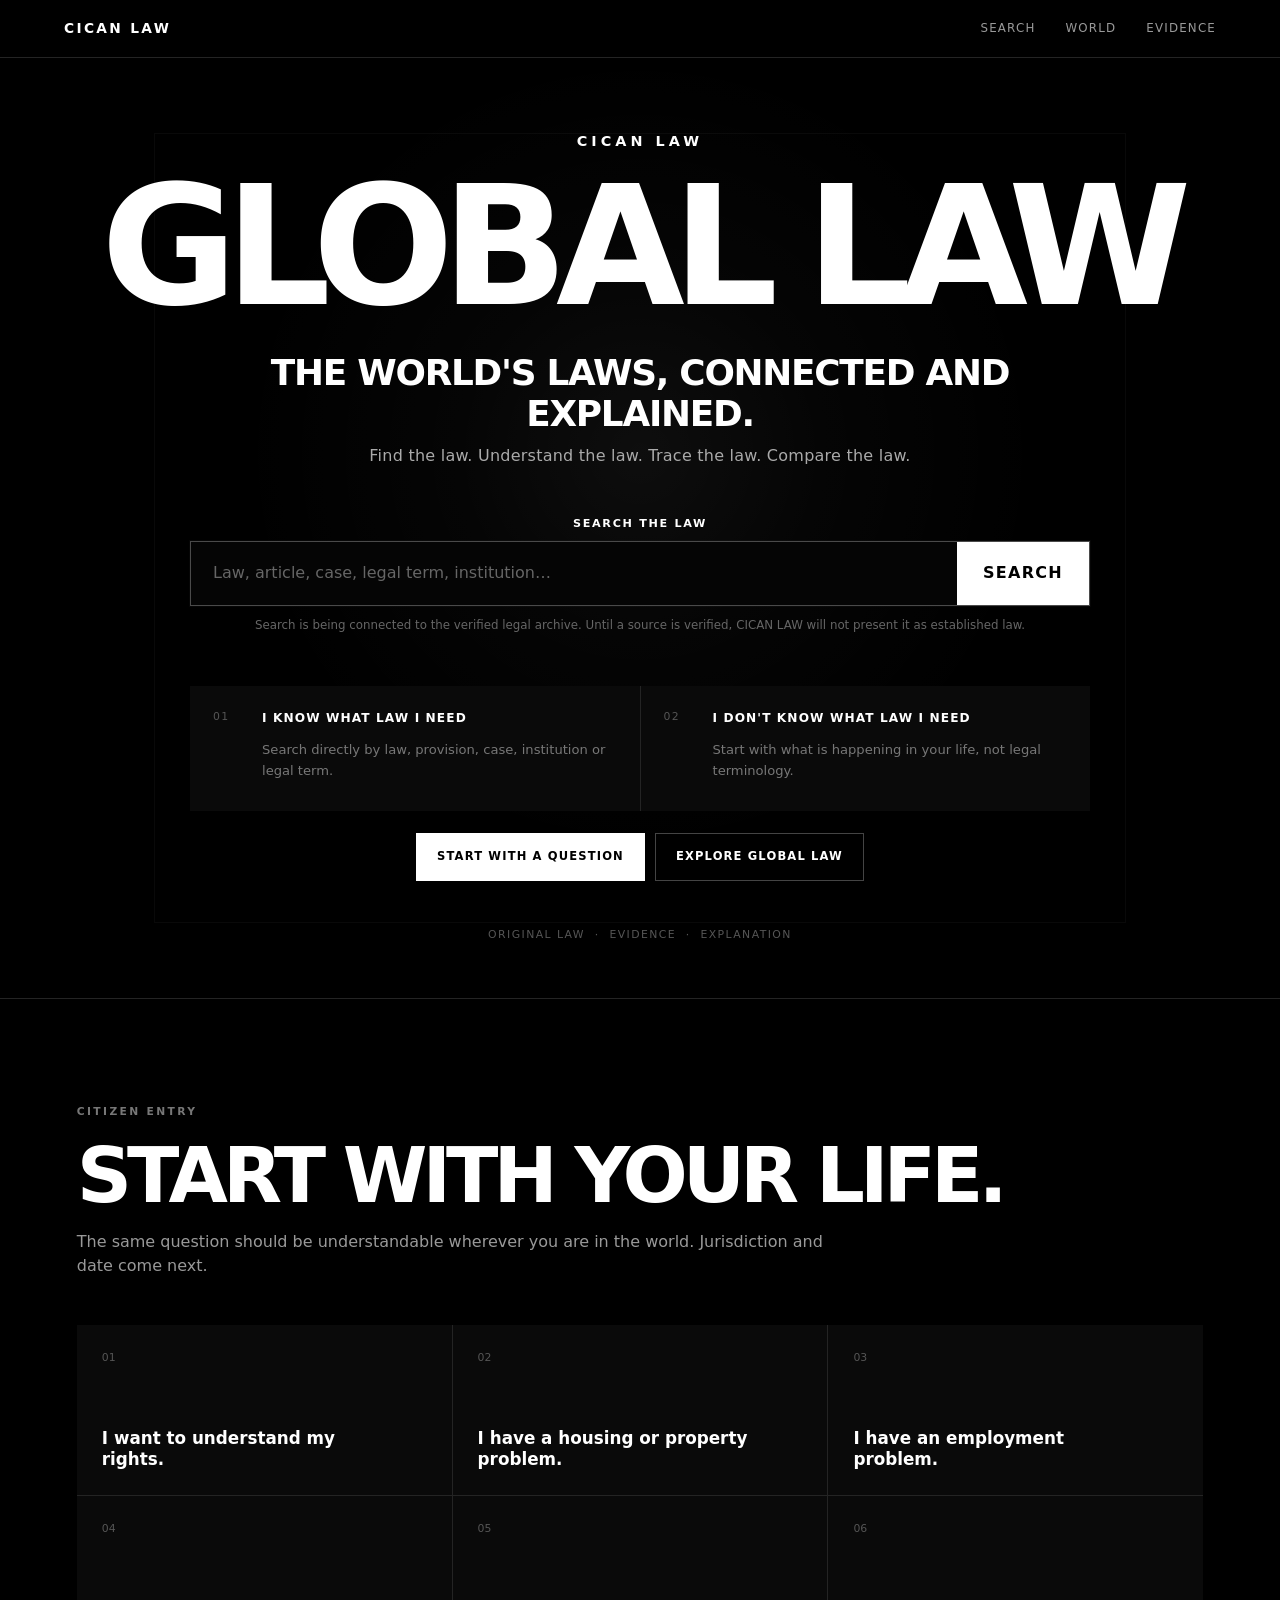
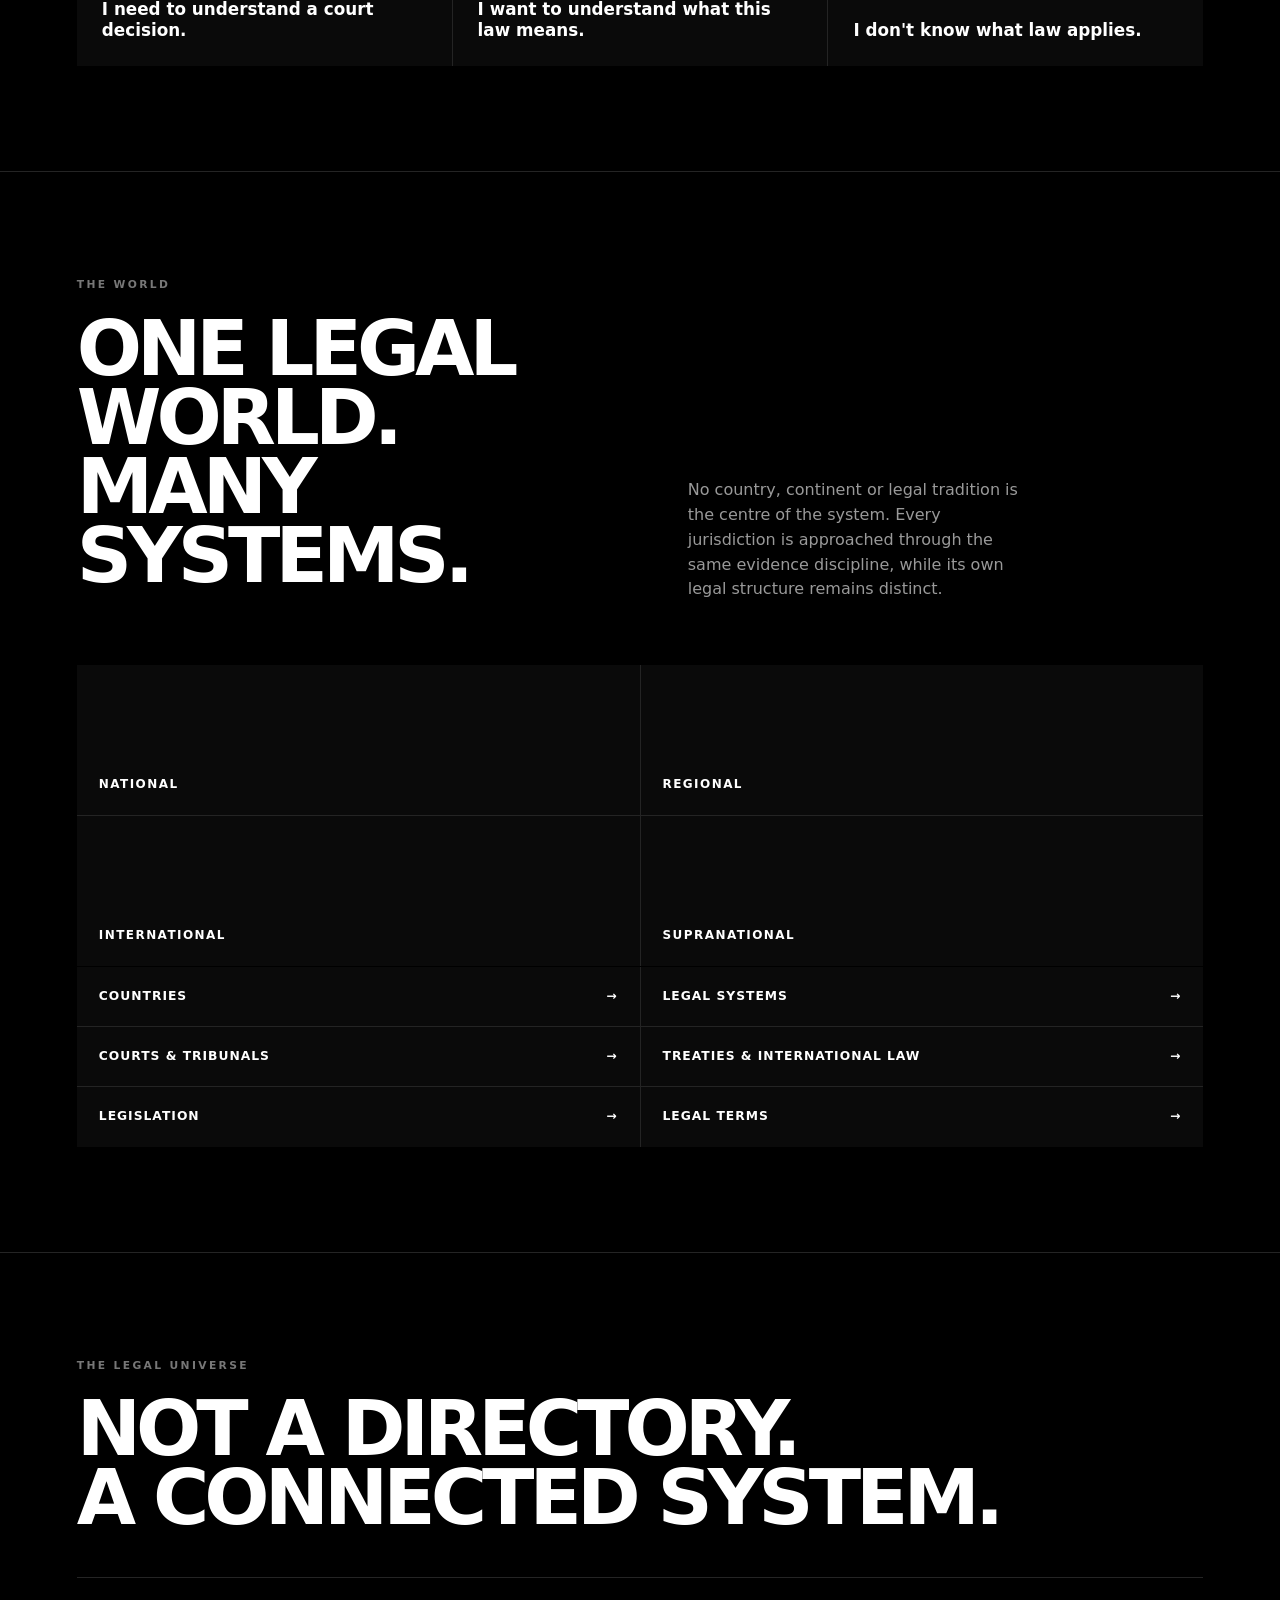
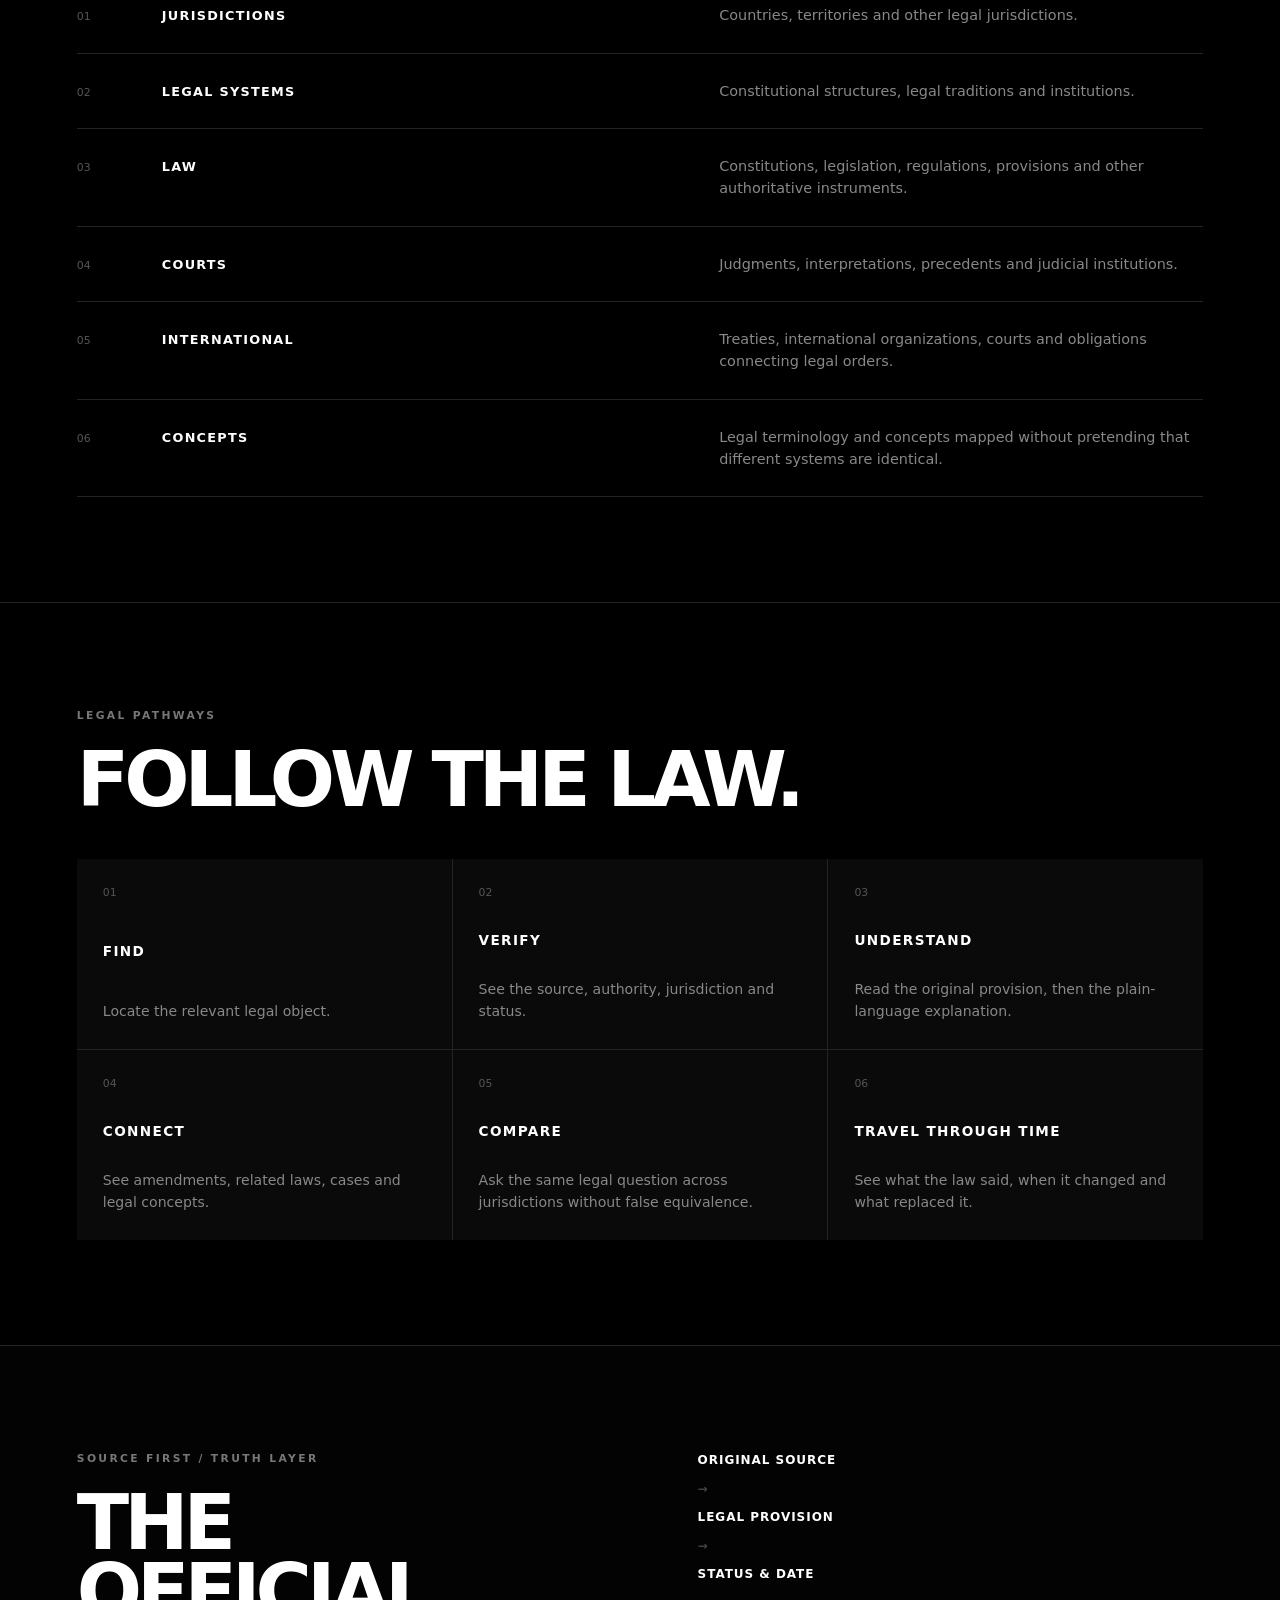
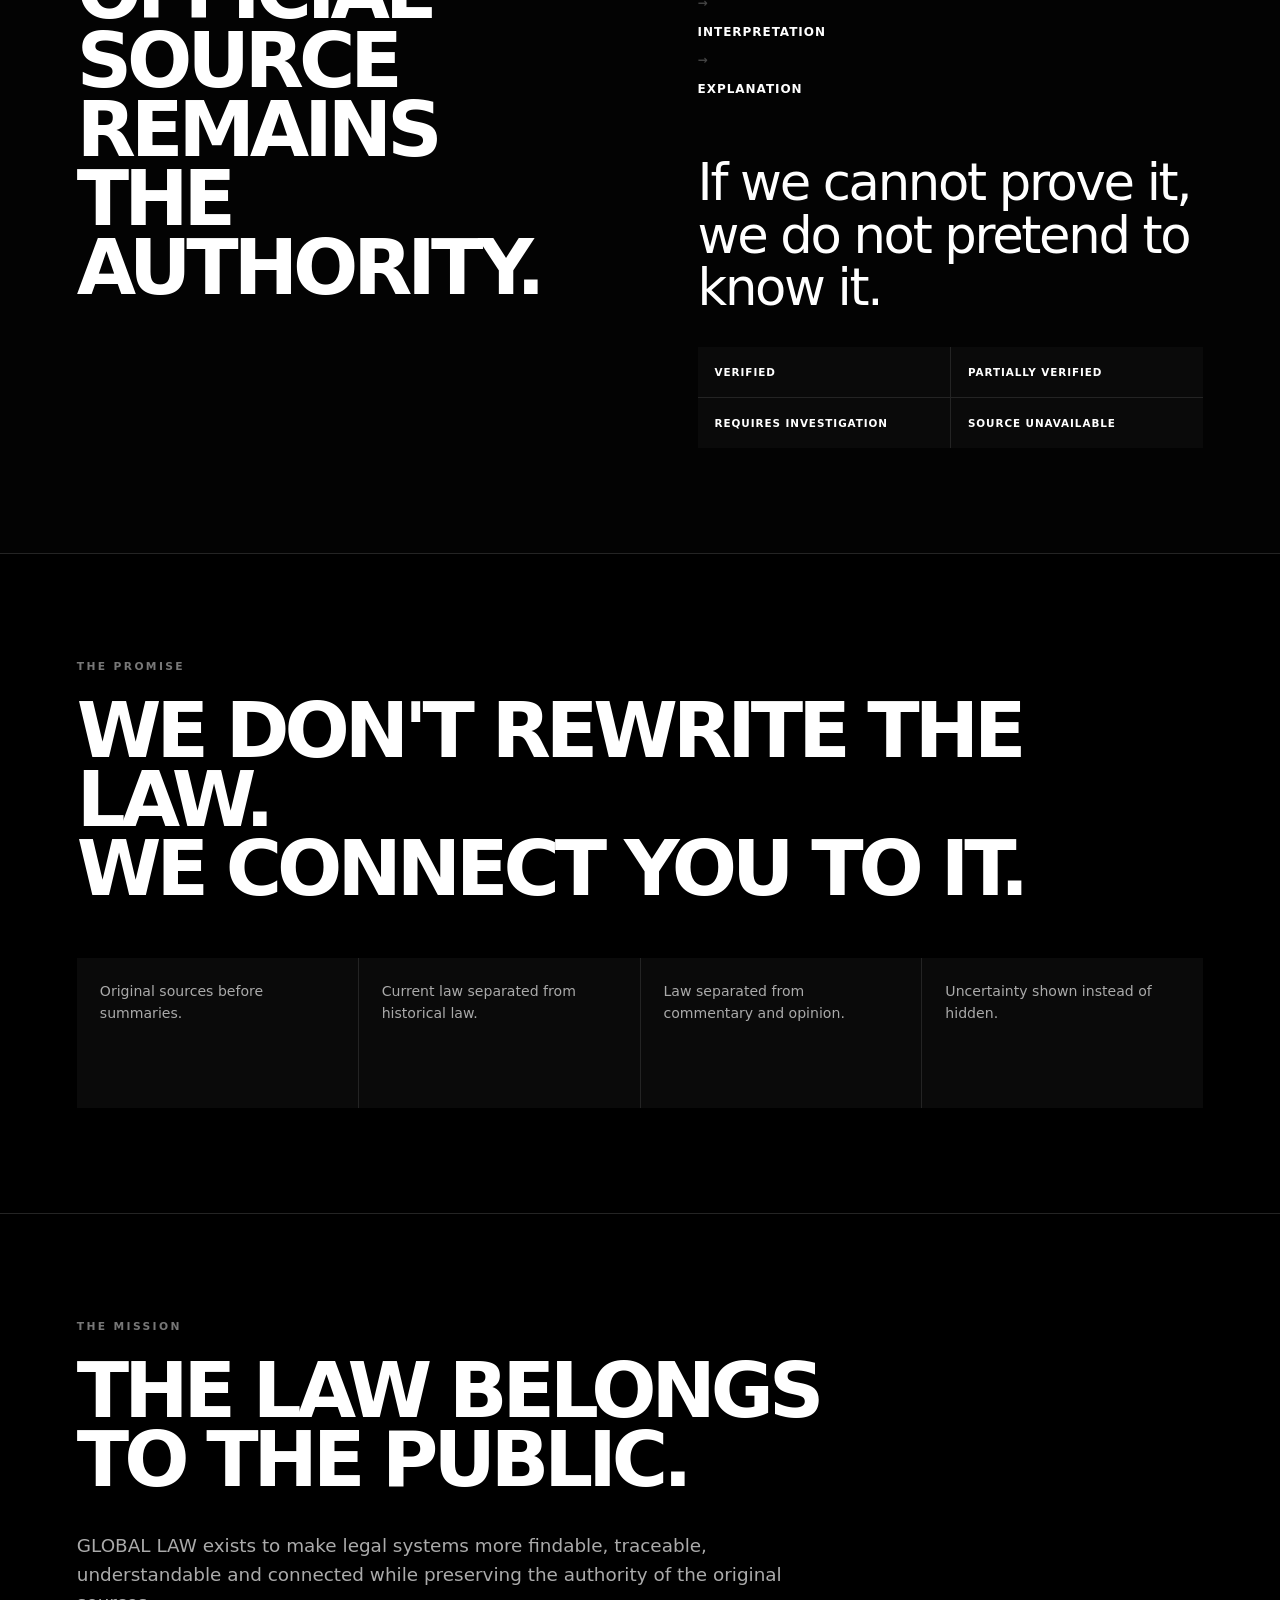
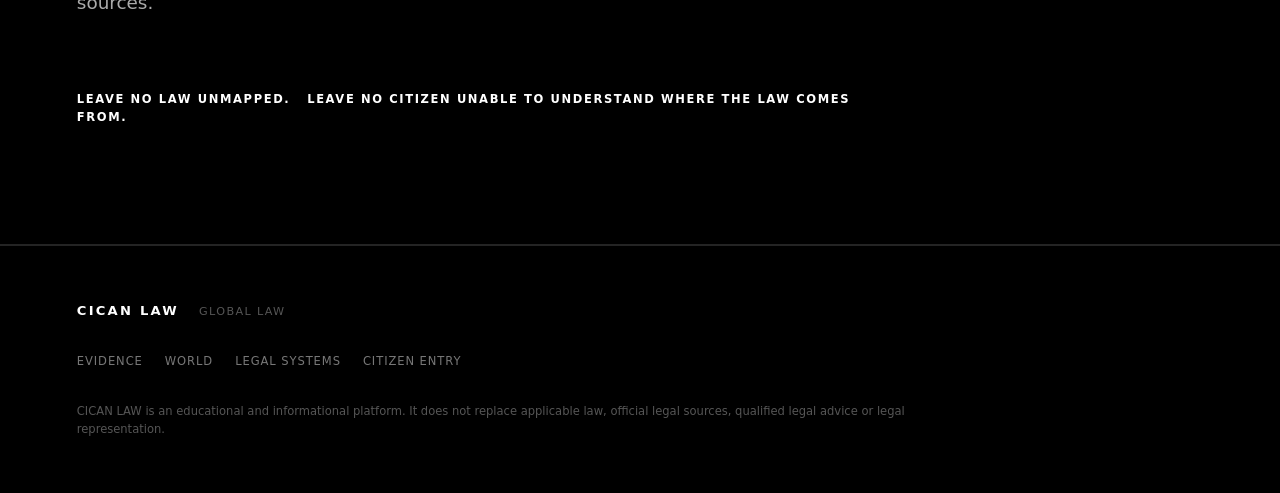
==== index.html @ f714c3b2 "Sync root page with refined GLOBAL LAW typography" ====
<!doctype html>
<html lang="en">
<head>
  <meta charset="utf-8">
  <meta name="viewport" content="width=device-width, initial-scale=1">
  <meta name="description" content="CICAN LAW — GLOBAL LAW. The world's laws, connected and explained.">
  <meta name="theme-color" content="#000000">
  <meta property="og:title" content="CICAN LAW — GLOBAL LAW">
  <meta property="og:description" content="The world's laws, connected and explained.">
  <meta property="og:type" content="website">
  <title>CICAN LAW — GLOBAL LAW</title>
  <link rel="stylesheet" href="./website/styles.css">
</head>
<body>
  <a class="skip-link" href="#main">Skip to content</a>

  <header class="site-header">
    <a class="brand" href="./" aria-label="CICAN LAW home">CICAN LAW</a>
    <nav aria-label="Primary navigation">
      <a href="#search">Search</a>
      <a href="#world">World</a>
      <a href="#method">Evidence</a>
    </nav>
  </header>

  <main id="main">
    <section class="hero" aria-labelledby="hero-title">
      <div class="hero-grid">
        <div class="hero-content">
          <p class="hero-brand">CICAN LAW</p>
          <h1 id="hero-title"><span>GLOBAL</span><span>LAW</span></h1>
          <p class="hero-subtitle">THE WORLD'S LAWS, CONNECTED AND EXPLAINED.</p>
          <p class="hero-copy">Find the law. Understand the law. Trace the law. Compare the law.</p>

          <form id="search" class="search-console" role="search">
            <label for="law-search">Search the law</label>
            <div class="search-row">
              <input id="law-search" name="q" type="search" autocomplete="off" placeholder="Law, article, case, legal term, institution…" aria-describedby="search-note">
              <button type="submit">SEARCH</button>
            </div>
            <p id="search-note" class="search-note">Search is being connected to the verified legal archive. Until a source is verified, CICAN LAW will not present it as established law.</p>
            <p id="search-result" class="search-result" role="status" aria-live="polite"></p>
          </form>

          <div class="entry-modes" aria-label="Choose how to begin">
            <button class="entry-card" data-entry="search">
              <span class="entry-number">01</span>
              <strong>I KNOW WHAT LAW I NEED</strong>
              <span>Search directly by law, provision, case, institution or legal term.</span>
            </button>
            <button class="entry-card" data-entry="question">
              <span class="entry-number">02</span>
              <strong>I DON'T KNOW WHAT LAW I NEED</strong>
              <span>Start with what is happening in your life, not legal terminology.</span>
            </button>
          </div>

          <div class="hero-actions">
            <a class="button button-primary" href="#question">START WITH A QUESTION</a>
            <a class="button" href="#world">EXPLORE GLOBAL LAW</a>
          </div>
        </div>
      </div>
      <p class="trust-line">ORIGINAL LAW &nbsp;·&nbsp; EVIDENCE &nbsp;·&nbsp; EXPLANATION</p>
    </section>

    <section id="question" class="section question-section" aria-labelledby="question-title">
      <div class="section-heading">
        <p class="eyebrow">CITIZEN ENTRY</p>
        <h2 id="question-title">START WITH YOUR LIFE.</h2>
        <p>The same question should be understandable wherever you are in the world. Jurisdiction and date come next.</p>
      </div>
      <div class="question-grid">
        <button class="question-card" data-query="I want to understand my rights"><span>01</span><strong>I want to understand my rights.</strong></button>
        <button class="question-card" data-query="I have a housing or property problem"><span>02</span><strong>I have a housing or property problem.</strong></button>
        <button class="question-card" data-query="I have an employment problem"><span>03</span><strong>I have an employment problem.</strong></button>
        <button class="question-card" data-query="I need to understand a court decision"><span>04</span><strong>I need to understand a court decision.</strong></button>
        <button class="question-card" data-query="I want to understand what this law means"><span>05</span><strong>I want to understand what this law means.</strong></button>
        <button class="question-card" data-query="I need to know what law applies to my situation"><span>06</span><strong>I don't know what law applies.</strong></button>
      </div>
    </section>

    <section id="world" class="section world-section" aria-labelledby="world-title">
      <div class="section-heading split-heading">
        <div>
          <p class="eyebrow">THE WORLD</p>
          <h2 id="world-title">ONE LEGAL WORLD.<br>MANY SYSTEMS.</h2>
        </div>
        <p>No country, continent or legal tradition is the centre of the system. Every jurisdiction is approached through the same evidence discipline, while its own legal structure remains distinct.</p>
      </div>
      <div class="world-map" aria-label="Global legal navigation">
        <div class="world-axis">NATIONAL</div>
        <div class="world-axis">REGIONAL</div>
        <div class="world-axis">INTERNATIONAL</div>
        <div class="world-axis">SUPRANATIONAL</div>
      </div>
      <div class="world-links">
        <a href="#legal-systems">COUNTRIES <span>→</span></a>
        <a href="#legal-systems">LEGAL SYSTEMS <span>→</span></a>
        <a href="#legal-systems">COURTS &amp; TRIBUNALS <span>→</span></a>
        <a href="#legal-systems">TREATIES &amp; INTERNATIONAL LAW <span>→</span></a>
        <a href="#legal-systems">LEGISLATION <span>→</span></a>
        <a href="#legal-systems">LEGAL TERMS <span>→</span></a>
      </div>
    </section>

    <section id="legal-systems" class="section systems-section" aria-labelledby="systems-title">
      <p class="eyebrow">THE LEGAL UNIVERSE</p>
      <h2 id="systems-title">NOT A DIRECTORY.<br>A CONNECTED SYSTEM.</h2>
      <div class="system-list">
        <div class="system-row"><span>01</span><strong>JURISDICTIONS</strong><p>Countries, territories and other legal jurisdictions.</p></div>
        <div class="system-row"><span>02</span><strong>LEGAL SYSTEMS</strong><p>Constitutional structures, legal traditions and institutions.</p></div>
        <div class="system-row"><span>03</span><strong>LAW</strong><p>Constitutions, legislation, regulations, provisions and other authoritative instruments.</p></div>
        <div class="system-row"><span>04</span><strong>COURTS</strong><p>Judgments, interpretations, precedents and judicial institutions.</p></div>
        <div class="system-row"><span>05</span><strong>INTERNATIONAL</strong><p>Treaties, international organizations, courts and obligations connecting legal orders.</p></div>
        <div class="system-row"><span>06</span><strong>CONCEPTS</strong><p>Legal terminology and concepts mapped without pretending that different systems are identical.</p></div>
      </div>
    </section>

    <section class="section pathways" aria-labelledby="pathways-title">
      <div class="section-heading">
        <p class="eyebrow">LEGAL PATHWAYS</p>
        <h2 id="pathways-title">FOLLOW THE LAW.</h2>
      </div>
      <div class="path-grid">
        <div><span>01</span><b>FIND</b><p>Locate the relevant legal object.</p></div>
        <div><span>02</span><b>VERIFY</b><p>See the source, authority, jurisdiction and status.</p></div>
        <div><span>03</span><b>UNDERSTAND</b><p>Read the original provision, then the plain-language explanation.</p></div>
        <div><span>04</span><b>CONNECT</b><p>See amendments, related laws, cases and legal concepts.</p></div>
        <div><span>05</span><b>COMPARE</b><p>Ask the same legal question across jurisdictions without false equivalence.</p></div>
        <div><span>06</span><b>TRAVEL THROUGH TIME</b><p>See what the law said, when it changed and what replaced it.</p></div>
      </div>
    </section>

    <section id="method" class="section evidence" aria-labelledby="evidence-title">
      <div class="evidence-layout">
        <div>
          <p class="eyebrow">SOURCE FIRST / TRUTH LAYER</p>
          <h2 id="evidence-title">THE OFFICIAL SOURCE REMAINS THE AUTHORITY.</h2>
        </div>
        <div>
          <p class="evidence-chain"><span>ORIGINAL SOURCE</span><i>→</i><span>LEGAL PROVISION</span><i>→</i><span>STATUS &amp; DATE</span><i>→</i><span>INTERPRETATION</span><i>→</i><span>EXPLANATION</span></p>
          <p class="large-note">If we cannot prove it, we do not pretend to know it.</p>
          <div class="status-grid">
            <span>VERIFIED</span><span>PARTIALLY VERIFIED</span><span>REQUIRES INVESTIGATION</span><span>SOURCE UNAVAILABLE</span>
          </div>
        </div>
      </div>
    </section>

    <section class="section promise" aria-labelledby="promise-title">
      <p class="eyebrow">THE PROMISE</p>
      <h2 id="promise-title">WE DON'T REWRITE THE LAW.<br>WE CONNECT YOU TO IT.</h2>
      <div class="promise-grid">
        <p>Original sources before summaries.</p>
        <p>Current law separated from historical law.</p>
        <p>Law separated from commentary and opinion.</p>
        <p>Uncertainty shown instead of hidden.</p>
      </div>
    </section>

    <section class="section mission" aria-labelledby="mission-title">
      <p class="eyebrow">THE MISSION</p>
      <h2 id="mission-title">THE LAW BELONGS<br>TO THE PUBLIC.</h2>
      <p>GLOBAL LAW exists to make legal systems more findable, traceable, understandable and connected while preserving the authority of the original sources.</p>
      <p class="mission-line">LEAVE NO LAW UNMAPPED. &nbsp; LEAVE NO CITIZEN UNABLE TO UNDERSTAND WHERE THE LAW COMES FROM.</p>
    </section>
  </main>

  <footer class="site-footer">
    <div class="footer-brand">
      <strong>CICAN LAW</strong>
      <span>GLOBAL LAW</span>
    </div>
    <nav aria-label="Footer navigation">
      <a href="#method">Evidence</a><a href="#world">World</a><a href="#legal-systems">Legal systems</a><a href="#question">Citizen entry</a>
    </nav>
    <p class="disclaimer">CICAN LAW is an educational and informational platform. It does not replace applicable law, official legal sources, qualified legal advice or legal representation.</p>
  </footer>
  <script src="./website/app.js"></script>
</body>
</html>
---- website/styles.css ----
:root{color-scheme:dark;--bg:#000;--fg:#fff;--muted:#a0a0a0;--dim:#686868;--line:#242424;--soft:#0a0a0a;--soft2:#0f0f0f}
*{box-sizing:border-box}
html{scroll-behavior:smooth}
body{margin:0;background:var(--bg);color:var(--fg);font-family:Inter,ui-sans-serif,system-ui,-apple-system,"Segoe UI",sans-serif;line-height:1.55}
a,button,input{font:inherit}a{color:inherit;text-decoration:none}button{color:inherit}
:focus-visible{outline:2px solid #fff;outline-offset:4px}
.skip-link{position:fixed;left:16px;top:-60px;z-index:100;padding:10px 14px;background:#fff;color:#000;font-weight:800}.skip-link:focus{top:16px}
.site-header{position:sticky;top:0;z-index:20;display:flex;justify-content:space-between;align-items:center;padding:18px 5vw;border-bottom:1px solid var(--line);background:rgba(0,0,0,.92);backdrop-filter:blur(12px)}
.brand{font-weight:850;letter-spacing:.17em;font-size:.86rem}.site-header nav{display:flex;gap:30px;color:#999;font-size:.74rem;text-transform:uppercase;letter-spacing:.1em}.site-header nav a:hover{color:#fff}
main{max-width:1440px;margin:auto}
.hero{min-height:calc(100vh - 65px);display:flex;flex-direction:column;justify-content:center;padding:8vh 6vw 5vh;border-bottom:1px solid var(--line)}
.hero-grid{display:grid;grid-template-columns:minmax(70px,1fr) minmax(0,7fr);gap:4vw;align-items:end}.hero-mark{align-self:stretch;min-height:420px;border-left:1px solid #333;border-right:1px solid #111;display:flex;align-items:flex-start;justify-content:center;padding-top:8px}.hero-mark span{font-size:.72rem;letter-spacing:.2em;color:#555;writing-mode:vertical-rl}
.hero-content{max-width:1100px}.eyebrow{margin:0 0 20px;color:#777;font-size:.67rem;font-weight:800;letter-spacing:.22em}.hero h1{margin:0;font-size:clamp(5.2rem,15vw,13rem);line-height:.78;letter-spacing:-.085em;font-weight:850}.hero-subtitle{max-width:900px;margin:38px 0 8px;font-size:clamp(1.35rem,3vw,2.55rem);font-weight:650;letter-spacing:-.035em}.hero-copy{color:#aaa;font-size:1rem}.search-console{max-width:980px;margin-top:44px}.search-console label{display:block;margin-bottom:9px;font-size:.7rem;font-weight:800;letter-spacing:.15em;text-transform:uppercase}.search-row{display:flex;border:1px solid #4a4a4a;background:#050505;transition:border-color .2s}.search-row:focus-within{border-color:#fff}.search-row input{min-width:0;flex:1;padding:20px 18px;background:transparent;color:#fff;border:0;outline:0}.search-row input::placeholder{color:#666}.search-row button{padding:0 26px;background:#fff;color:#000;border:0;font-weight:850;letter-spacing:.08em;cursor:pointer}.search-row button:hover{background:#ddd}.search-note{max-width:800px;margin:10px 0 0;color:#666;font-size:.74rem}.search-result{min-height:1.2em;margin:8px 0 0;color:#fff;font-size:.82rem}
.entry-modes{display:grid;grid-template-columns:repeat(2,minmax(0,1fr));gap:1px;background:var(--line);max-width:980px;margin-top:28px}.entry-card{min-height:135px;padding:23px;text-align:left;border:0;background:var(--soft);display:grid;grid-template-columns:34px 1fr;grid-template-rows:auto auto;column-gap:15px;cursor:pointer}.entry-card:hover{background:var(--soft2)}.entry-number{grid-row:1/3;color:#555;font-size:.68rem;letter-spacing:.12em}.entry-card strong{font-size:.76rem;letter-spacing:.09em}.entry-card span:last-child{color:#777;font-size:.82rem;margin-top:5px}
.hero-actions{display:flex;flex-wrap:wrap;gap:10px;margin-top:16px}.button{display:inline-block;padding:12px 17px;border:1px solid #444;font-size:.72rem;font-weight:850;letter-spacing:.1em}.button-primary{background:#fff;color:#000;border-color:#fff}.button:hover{border-color:#fff}.trust-line{margin:42px 0 0;color:#555;font-size:.68rem;letter-spacing:.13em}.trust-line span{color:#fff}
.section{padding:105px 6vw;border-bottom:1px solid var(--line)}.section-heading{max-width:950px}.section h2{margin:0 0 20px;font-size:clamp(2.8rem,6vw,6rem);line-height:.9;letter-spacing:-.065em}.section-heading>p:not(.eyebrow),.section>p:not(.eyebrow){max-width:780px;color:#999}
.question-grid{display:grid;grid-template-columns:repeat(3,minmax(0,1fr));gap:1px;background:var(--line);margin-top:46px}.question-card{min-height:170px;padding:25px;background:var(--soft);border:0;text-align:left;cursor:pointer;display:flex;flex-direction:column;justify-content:space-between}.question-card:hover{background:var(--soft2)}.question-card span{color:#555;font-size:.68rem}.question-card strong{max-width:300px;font-size:1.05rem;line-height:1.25}
.split-heading{display:grid;grid-template-columns:1.2fr .8fr;gap:8vw;align-items:end}.split-heading>p{margin:0 0 8px}
.world-map{display:grid;grid-template-columns:repeat(4,1fr);gap:1px;background:var(--line);margin-top:55px}.world-axis{min-height:150px;padding:22px;background:var(--soft);display:flex;align-items:flex-end;font-size:.75rem;font-weight:800;letter-spacing:.12em}.world-axis:nth-child(1){grid-column:span 2}.world-axis:nth-child(2){grid-column:span 2}.world-axis:nth-child(3){grid-column:span 2}.world-axis:nth-child(4){grid-column:span 2}
.world-links{display:grid;grid-template-columns:repeat(2,1fr);margin-top:1px;background:var(--line);gap:1px}.world-links a{padding:20px 22px;background:var(--soft);font-size:.77rem;font-weight:800;letter-spacing:.08em;display:flex;justify-content:space-between}.world-links a:hover{background:var(--soft2)}
.system-list{margin-top:45px;border-top:1px solid var(--line)}.system-row{display:grid;grid-template-columns:60px 1.1fr 1fr;gap:25px;padding:26px 0;border-bottom:1px solid var(--line);align-items:baseline}.system-row>span{color:#555;font-size:.68rem}.system-row strong{font-size:.8rem;letter-spacing:.1em}.system-row p{margin:0;color:#888;max-width:520px;font-size:.9rem}
.path-grid{display:grid;grid-template-columns:repeat(3,1fr);gap:1px;background:var(--line);margin-top:45px}.path-grid div{min-height:190px;padding:26px;background:var(--soft);display:flex;flex-direction:column;justify-content:space-between}.path-grid span{color:#555;font-size:.68rem}.path-grid b{font-size:.85rem;letter-spacing:.1em}.path-grid p{margin:0;color:#888;font-size:.88rem}
.evidence{background:#030303}.evidence-layout{display:grid;grid-template-columns:1fr 1fr;gap:9vw}.evidence-chain{display:flex;flex-direction:column;gap:10px;margin:0;color:#fff;font-size:.75rem;font-weight:800;letter-spacing:.08em}.evidence-chain i{font-style:normal;color:#444}.large-note{font-size:clamp(1.9rem,4vw,3.8rem);line-height:1.02;letter-spacing:-.045em;margin:58px 0 34px}.status-grid{display:grid;grid-template-columns:repeat(2,1fr);gap:1px;background:var(--line)}.status-grid span{padding:17px;background:var(--soft);font-size:.65rem;font-weight:850;letter-spacing:.09em}
.promise h2{max-width:1100px}.promise-grid{display:grid;grid-template-columns:repeat(4,1fr);gap:1px;background:var(--line);margin-top:55px}.promise-grid p{margin:0;min-height:150px;padding:23px;background:var(--soft);font-size:.88rem;color:#aaa}
.mission{min-height:70vh;display:flex;flex-direction:column;justify-content:center}.mission>p:not(.eyebrow){max-width:780px;font-size:1.15rem;color:#aaa}.mission-line{margin-top:55px!important;color:#fff!important;font-size:.72rem!important;font-weight:800;letter-spacing:.14em}
.site-footer{padding:55px 6vw;color:#777;border-top:1px solid var(--line)}.footer-brand{display:flex;align-items:baseline;gap:20px}.footer-brand strong{color:#fff;letter-spacing:.17em;font-size:.82rem}.footer-brand span{font-size:.7rem;letter-spacing:.12em;color:#555}.site-footer nav{display:flex;flex-wrap:wrap;gap:22px;margin:32px 0;font-size:.72rem;text-transform:uppercase;letter-spacing:.08em}.site-footer nav a:hover{color:#fff}.disclaimer{max-width:900px;margin:0;color:#555;font-size:.72rem}
@media(max-width:850px){.hero-grid{grid-template-columns:1fr}.hero-mark{display:none}.split-heading,.evidence-layout{grid-template-columns:1fr;gap:35px}.question-grid,.path-grid{grid-template-columns:repeat(2,1fr)}.promise-grid{grid-template-columns:repeat(2,1fr)}}
@media(max-width:620px){.site-header{padding:16px 5vw}.site-header nav{display:none}.hero{min-height:calc(100vh - 57px);padding-top:70px}.hero h1{font-size:clamp(4.4rem,22vw,7rem)}.hero-subtitle{margin-top:30px}.search-row{display:block}.search-row button{width:100%;padding:16px}.entry-modes,.question-grid,.path-grid,.promise-grid,.world-links{grid-template-columns:1fr}.world-map{grid-template-columns:1fr 1fr}.world-axis:nth-child(n){grid-column:span 1}.world-axis{min-height:120px}.system-row{grid-template-columns:36px 1fr}.system-row p{grid-column:2}.status-grid{grid-template-columns:1fr}.section{padding:72px 5vw}.section h2{font-size:clamp(2.6rem,13vw,4.8rem)}.evidence-chain{gap:8px}.mission-line{line-height:1.8}}
@media(prefers-reduced-motion:reduce){html{scroll-behavior:auto}}

/* CENTERED LANDING PAGE — CICAN LAW */
.hero{
  position:relative;
  min-height:calc(100vh - 65px);
  padding:8vh 5vw 6vh;
  text-align:center;
  overflow:hidden;
  background:
    radial-gradient(circle at 50% 42%, rgba(255,255,255,.055) 0, rgba(255,255,255,.018) 22%, transparent 48%),
    #000;
}
.hero::before{
  content:"";
  position:absolute;
  inset:8% 12%;
  border:1px solid rgba(255,255,255,.035);
  pointer-events:none;
}
.hero-grid{
  display:block;
  position:relative;
  z-index:1;
}
.hero-mark{display:none}
.hero-content{
  max-width:1080px;
  margin:0 auto;
}
.hero .eyebrow{
  margin-bottom:24px;
  color:#8a8a8a;
}
.hero h1{
  font-size:clamp(4.8rem,13vw,11rem);
  line-height:.86;
  letter-spacing:-.085em;
  white-space:nowrap;
}
.hero h1 br{display:none}
.hero-subtitle{
  max-width:900px;
  margin:34px auto 10px;
  font-size:clamp(1.25rem,2.8vw,2.25rem);
  line-height:1.15;
  letter-spacing:-.035em;
}
.hero-copy{
  margin:0 auto;
  color:#aaa;
  font-size:1rem;
  letter-spacing:.015em;
}
.search-console{
  width:min(900px,100%);
  margin:46px auto 0;
  text-align:left;
}
.search-console label{text-align:center}
.search-row{
  min-height:62px;
  box-shadow:0 0 0 1px rgba(255,255,255,.025);
}
.search-row input{
  padding:19px 22px;
  font-size:1rem;
}
.search-row button{
  min-width:125px;
}
.search-note,.search-result{
  text-align:center;
  margin-left:auto;
  margin-right:auto;
}
.entry-modes{
  width:min(900px,100%);
  margin:28px auto 0;
  text-align:left;
}
.entry-card{
  min-height:125px;
  transition:background .2s ease,transform .2s ease;
}
.entry-card:hover{
  transform:translateY(-2px);
}
.hero-actions{
  justify-content:center;
  margin-top:22px;
}
.button{
  padding:14px 20px;
}
.trust-line{
  position:relative;
  z-index:1;
  margin-top:46px;
  text-align:center;
}
@media(max-width:620px){
  .hero{
    min-height:calc(100svh - 57px);
    padding:70px 5vw 42px;
  }
  .hero::before{inset:5% 2%}
  .hero h1{
    font-size:clamp(4rem,20vw,6.5rem);
    white-space:normal;
  }
  .hero-subtitle{margin-top:27px}
  .search-console{margin-top:38px}
  .entry-card{text-align:left}
}

/* FINAL CENTERED HERO REFINEMENT */
.hero{display:flex!important;align-items:center!important;text-align:center!important}
.hero-grid{display:block!important;width:100%!important}
.hero-content{width:min(1080px,100%)!important;margin:0 auto!important;display:flex!important;flex-direction:column!important;align-items:center!important}
.hero-mark{display:none!important}
.hero-logo{display:flex;align-items:center;justify-content:center;gap:12px;margin:0 auto 26px;color:#fff}
.hero-logo-mark{display:grid;place-items:center;width:34px;height:34px;border:1px solid #777;border-radius:50%;font-size:.85rem;font-weight:800;letter-spacing:0}
.hero-logo-name{font-size:.78rem;font-weight:800;letter-spacing:.2em}
.hero .eyebrow{text-align:center!important;margin:0 0 20px!important;color:#777}
.hero h1{text-align:center!important;font-size:clamp(4.2rem,12.5vw,10.5rem)!important;line-height:.86!important;letter-spacing:-.085em!important;white-space:nowrap!important;margin:0 auto!important}
.hero-subtitle{text-align:center!important;margin:32px auto 10px!important;max-width:920px!important}
.hero-copy{text-align:center!important;margin:0 auto!important;max-width:720px!important}
.search-console{text-align:center!important;margin-left:auto!important;margin-right:auto!important}
.search-console label{text-align:center!important}
.entry-modes{text-align:left!important;margin-left:auto!important;margin-right:auto!important}
.hero-actions{justify-content:center!important}
.trust-line{text-align:center!important;margin-left:auto!important;margin-right:auto!important}
@media(max-width:620px){
  .hero{padding-left:20px!important;padding-right:20px!important}
  .hero-logo{margin-bottom:22px}
  .hero-logo-mark{width:30px;height:30px}
  .hero-logo-name{font-size:.7rem;letter-spacing:.17em}
  .hero h1{font-size:clamp(3.65rem,14vw,6.5rem)!important;white-space:nowrap!important;letter-spacing:-.09em!important}
  .hero-subtitle{font-size:clamp(1.05rem,5vw,1.55rem)!important;line-height:1.2!important}
  .hero-copy{font-size:.94rem;max-width:360px}
}

/* SIMPLE AUTHORITATIVE CICAN LAW IDENTITY */
.hero-brand{
  margin:0 0 22px;
  color:#fff;
  font-size:.9rem;
  font-weight:850;
  letter-spacing:.28em;
  text-align:center;
}
.hero h1{
  font-size:clamp(4.6rem,13vw,11rem)!important;
  letter-spacing:-.075em!important;
  line-height:.86!important;
  text-align:center!important;
}
.hero-subtitle{
  margin-top:34px!important;
}
.hero-logo{display:none!important}
@media(max-width:620px){
  .hero-brand{font-size:.76rem;letter-spacing:.22em;margin-bottom:20px}
  .hero h1{font-size:clamp(3.7rem,16vw,6.5rem)!important;letter-spacing:-.08em!important}
}

/* GLOBAL LAW TYPOGRAPHY — CLEAR WORD SEPARATION */
.hero h1{
  display:flex!important;
  justify-content:center!important;
  align-items:baseline!important;
  flex-wrap:wrap!important;
  column-gap:.24em!important;
  row-gap:.04em!important;
  width:100%!important;
  max-width:1100px!important;
  margin-left:auto!important;
  margin-right:auto!important;
  letter-spacing:-.075em!important;
}
.hero h1 span{display:inline-block!important}
@media(max-width:620px){
  .hero h1{
    column-gap:.18em!important;
    font-size:clamp(3.65rem,15.5vw,6.5rem)!important;
  }
}
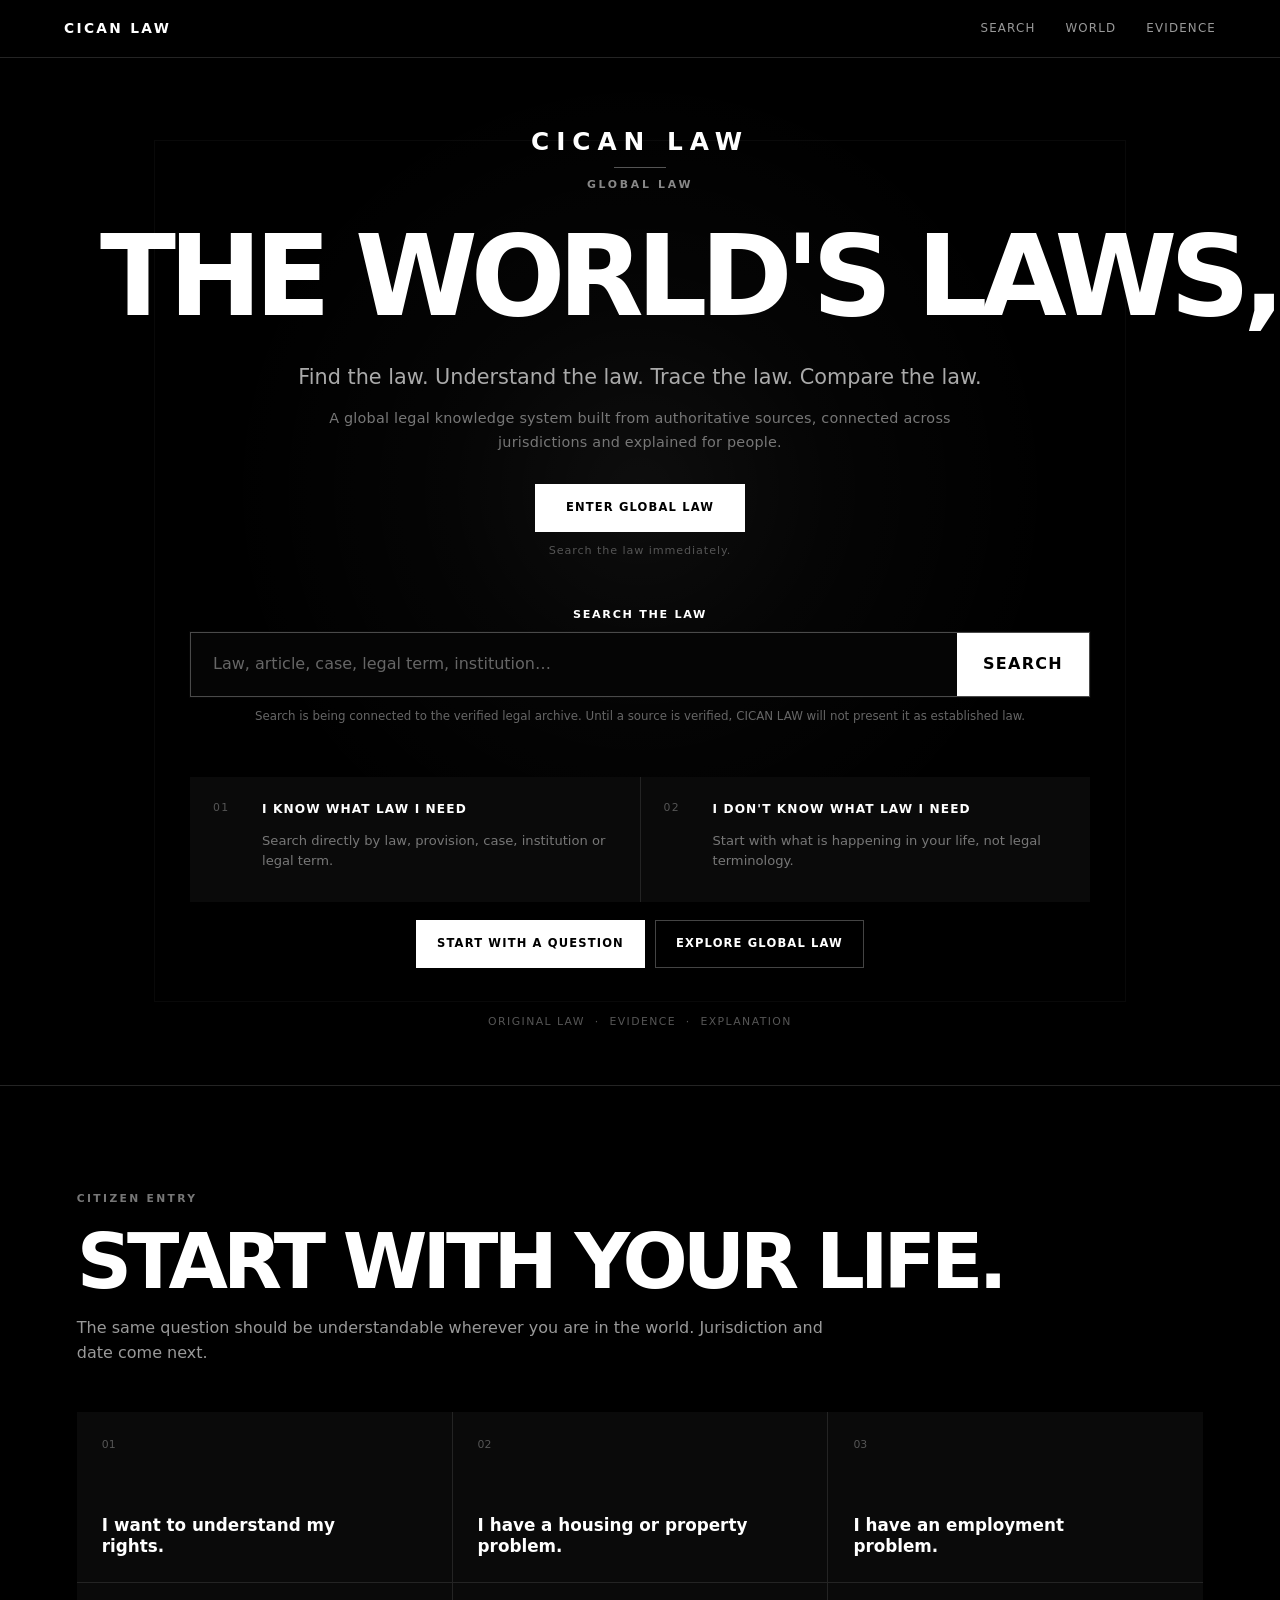
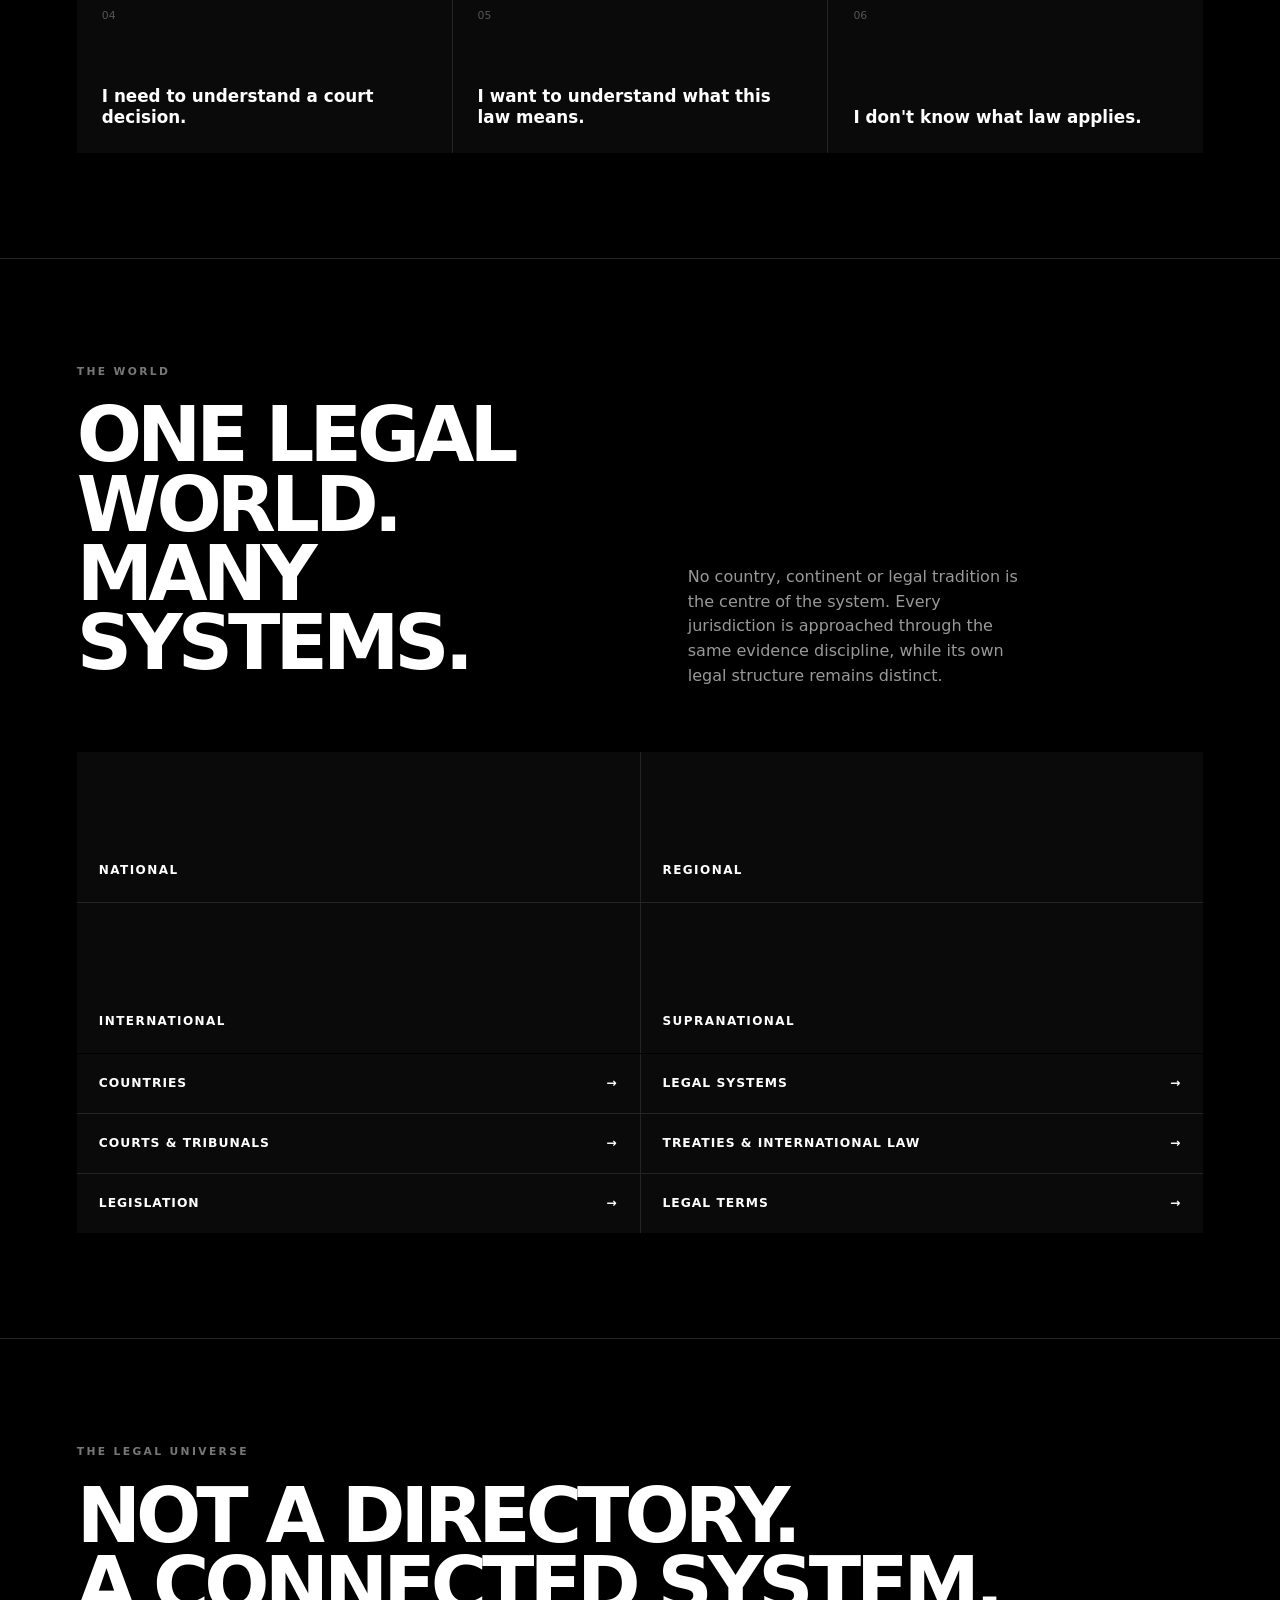
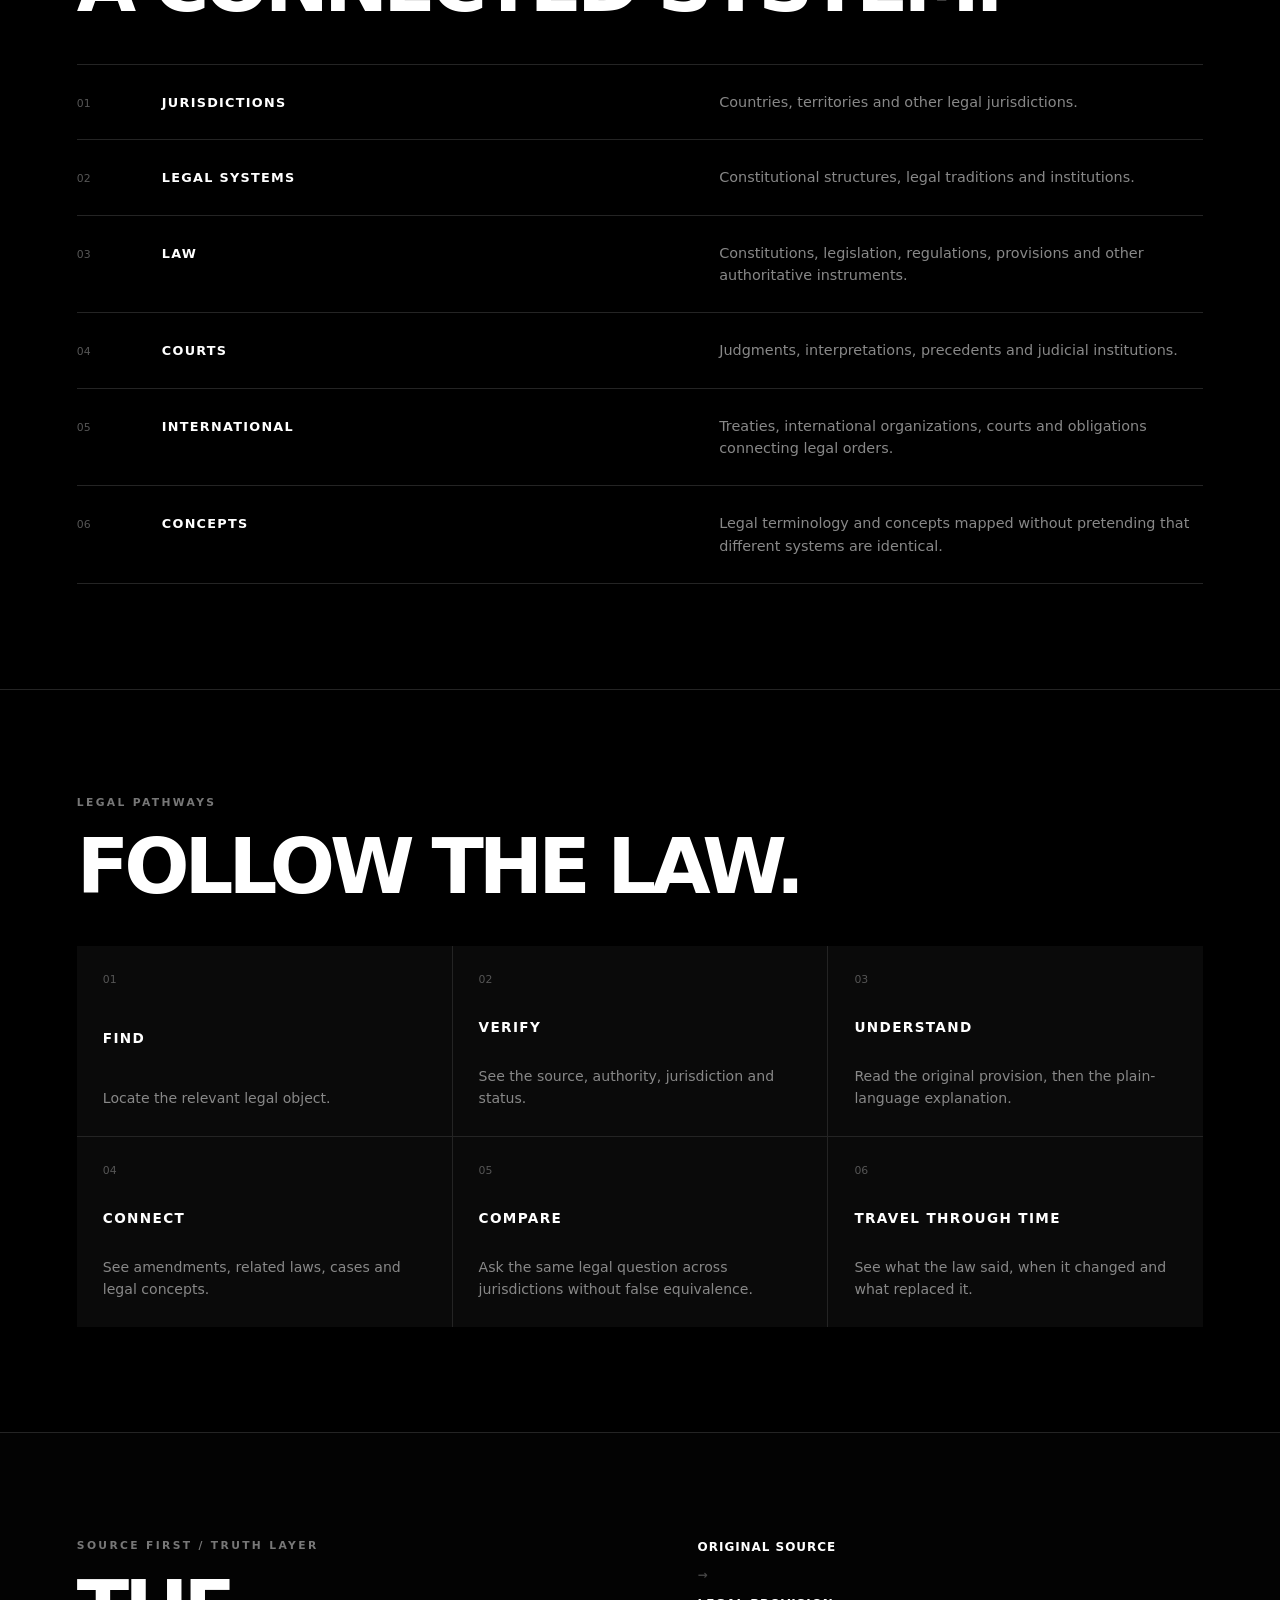
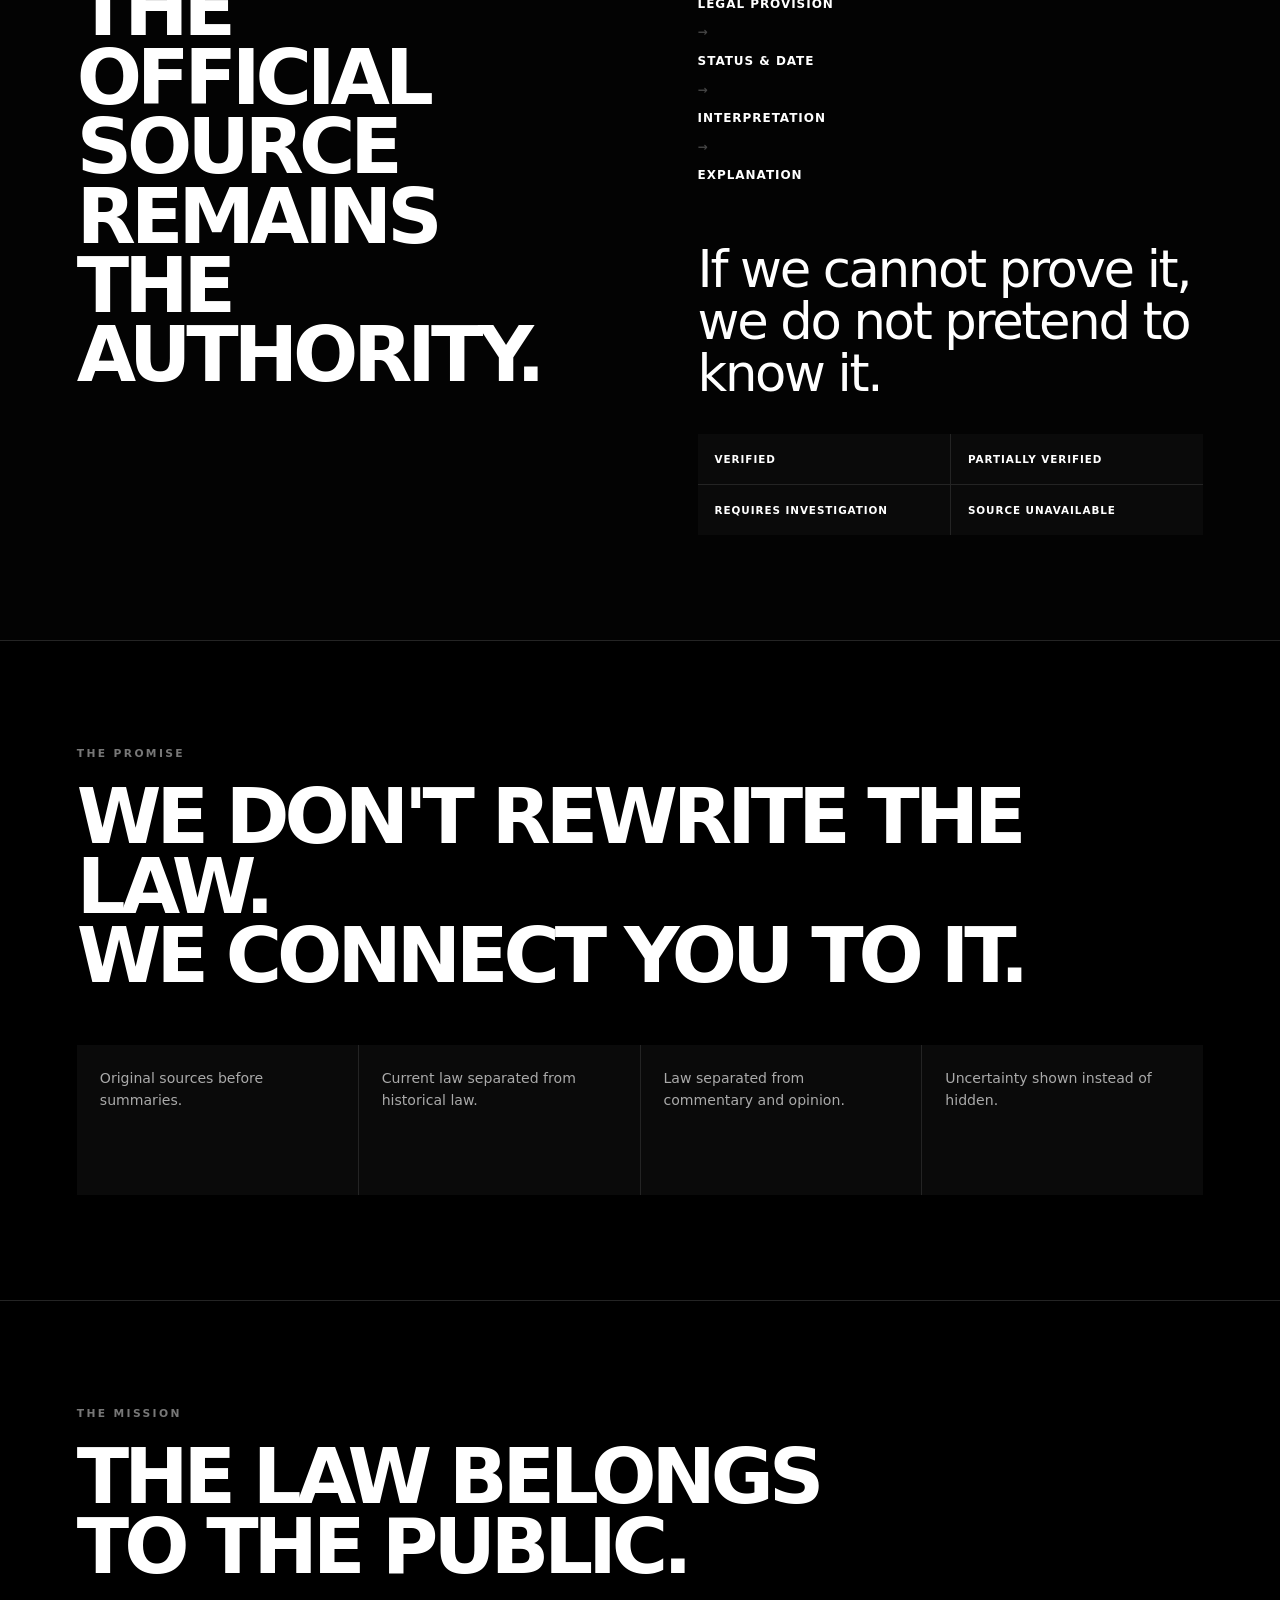
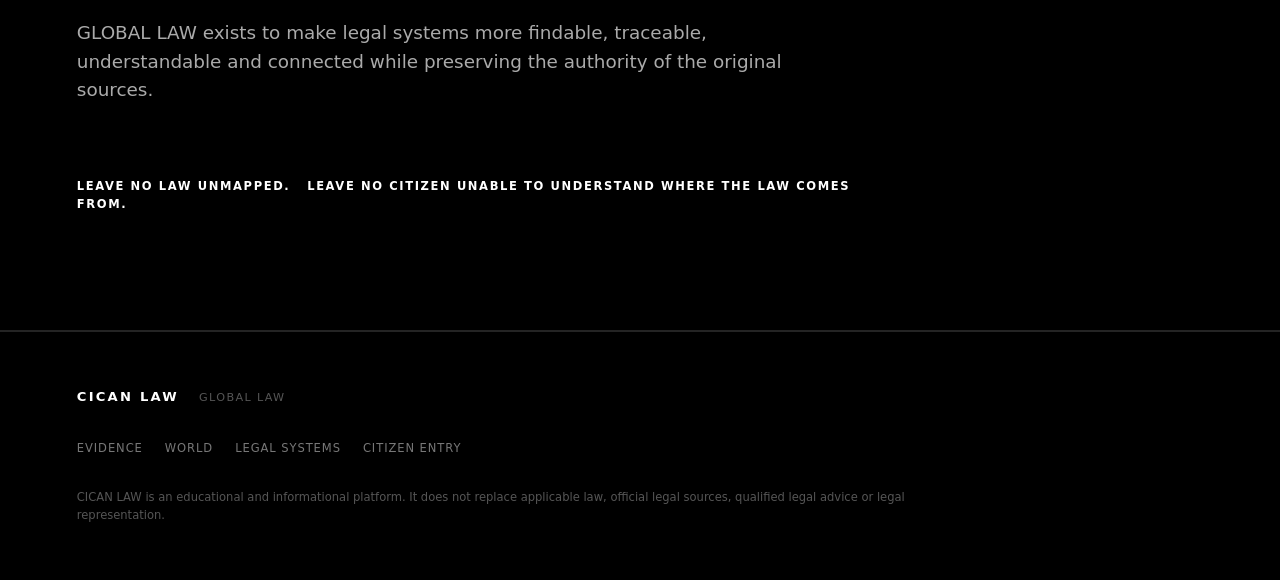
==== commit 80c143f8: "Sync root page with CICAN LAW brand landing page" ====
--- a/index.html
+++ b/index.html
@@ -27,10 +27,19 @@
     <section class="hero" aria-labelledby="hero-title">
       <div class="hero-grid">
         <div class="hero-content">
-          <p class="hero-brand">CICAN LAW</p>
-          <h1 id="hero-title"><span>GLOBAL</span><span>LAW</span></h1>
-          <p class="hero-subtitle">THE WORLD'S LAWS, CONNECTED AND EXPLAINED.</p>
-          <p class="hero-copy">Find the law. Understand the law. Trace the law. Compare the law.</p>
+          <div class="brand-lockup">
+            <div class="hero-brand">CICAN LAW</div>
+            <div class="brand-rule" aria-hidden="true"></div>
+            <div class="hero-global">GLOBAL LAW</div>
+          </div>
+          <h1 id="hero-title">THE WORLD'S LAWS,<br><span>CONNECTED AND EXPLAINED.</span></h1>
+          <p class="hero-subtitle">Find the law. Understand the law. Trace the law. Compare the law.</p>
+          <p class="hero-copy">A global legal knowledge system built from authoritative sources, connected across jurisdictions and explained for people.</p>
+
+          <div class="hero-entry">
+            <a class="button button-primary" href="#search">ENTER GLOBAL LAW</a>
+            <span>Search the law immediately.</span>
+          </div>
 
           <form id="search" class="search-console" role="search">
             <label for="law-search">Search the law</label>
--- a/website/styles.css
+++ b/website/styles.css
@@ -214,3 +214,84 @@
     font-size:clamp(3.65rem,15.5vw,6.5rem)!important;
   }
 }
+
+/* BRAND LOCKUP — CICAN LAW IS THE NAME, GLOBAL LAW IS THE MISSION */
+.brand-lockup{
+  display:flex;
+  flex-direction:column;
+  align-items:center;
+  justify-content:center;
+  gap:12px;
+  margin:0 auto 34px;
+}
+.hero-brand{
+  margin:0!important;
+  color:#fff;
+  font-size:clamp(1.15rem,2.2vw,1.55rem)!important;
+  font-weight:900!important;
+  letter-spacing:.28em!important;
+  line-height:1!important;
+}
+.brand-rule{
+  width:52px;
+  height:1px;
+  background:#555;
+}
+.hero-global{
+  color:#888;
+  font-size:.68rem;
+  font-weight:800;
+  letter-spacing:.25em;
+  line-height:1;
+}
+.hero h1{
+  display:block!important;
+  width:100%!important;
+  max-width:1100px!important;
+  margin:0 auto!important;
+  font-size:clamp(3.9rem,8.7vw,8rem)!important;
+  line-height:.94!important;
+  letter-spacing:-.065em!important;
+  font-weight:850!important;
+  text-align:center!important;
+}
+.hero h1 span{display:inline-block}
+.hero-subtitle{
+  max-width:760px!important;
+  margin:32px auto 0!important;
+  color:#aaa!important;
+  font-size:clamp(1rem,2vw,1.3rem)!important;
+  line-height:1.5!important;
+  letter-spacing:0!important;
+  font-weight:450!important;
+}
+.hero-copy{
+  max-width:660px!important;
+  margin:14px auto 0!important;
+  color:#777!important;
+  font-size:.9rem!important;
+  line-height:1.65!important;
+}
+.hero-entry{
+  display:flex;
+  flex-direction:column;
+  align-items:center;
+  gap:10px;
+  margin-top:30px;
+}
+.hero-entry .button{min-width:210px;text-align:center}
+.hero-entry>span{color:#555;font-size:.7rem;letter-spacing:.08em}
+.hero-actions{margin-top:18px!important}
+@media(max-width:620px){
+  .brand-lockup{margin-bottom:28px;gap:10px}
+  .hero-brand{font-size:.95rem!important;letter-spacing:.22em!important}
+  .hero-global{font-size:.6rem;letter-spacing:.2em}
+  .hero h1{
+    font-size:clamp(2.9rem,11.5vw,5rem)!important;
+    line-height:.98!important;
+    letter-spacing:-.055em!important;
+  }
+  .hero-subtitle{font-size:1rem!important;margin-top:25px!important}
+  .hero-copy{font-size:.84rem!important}
+  .hero-entry{margin-top:25px}
+}
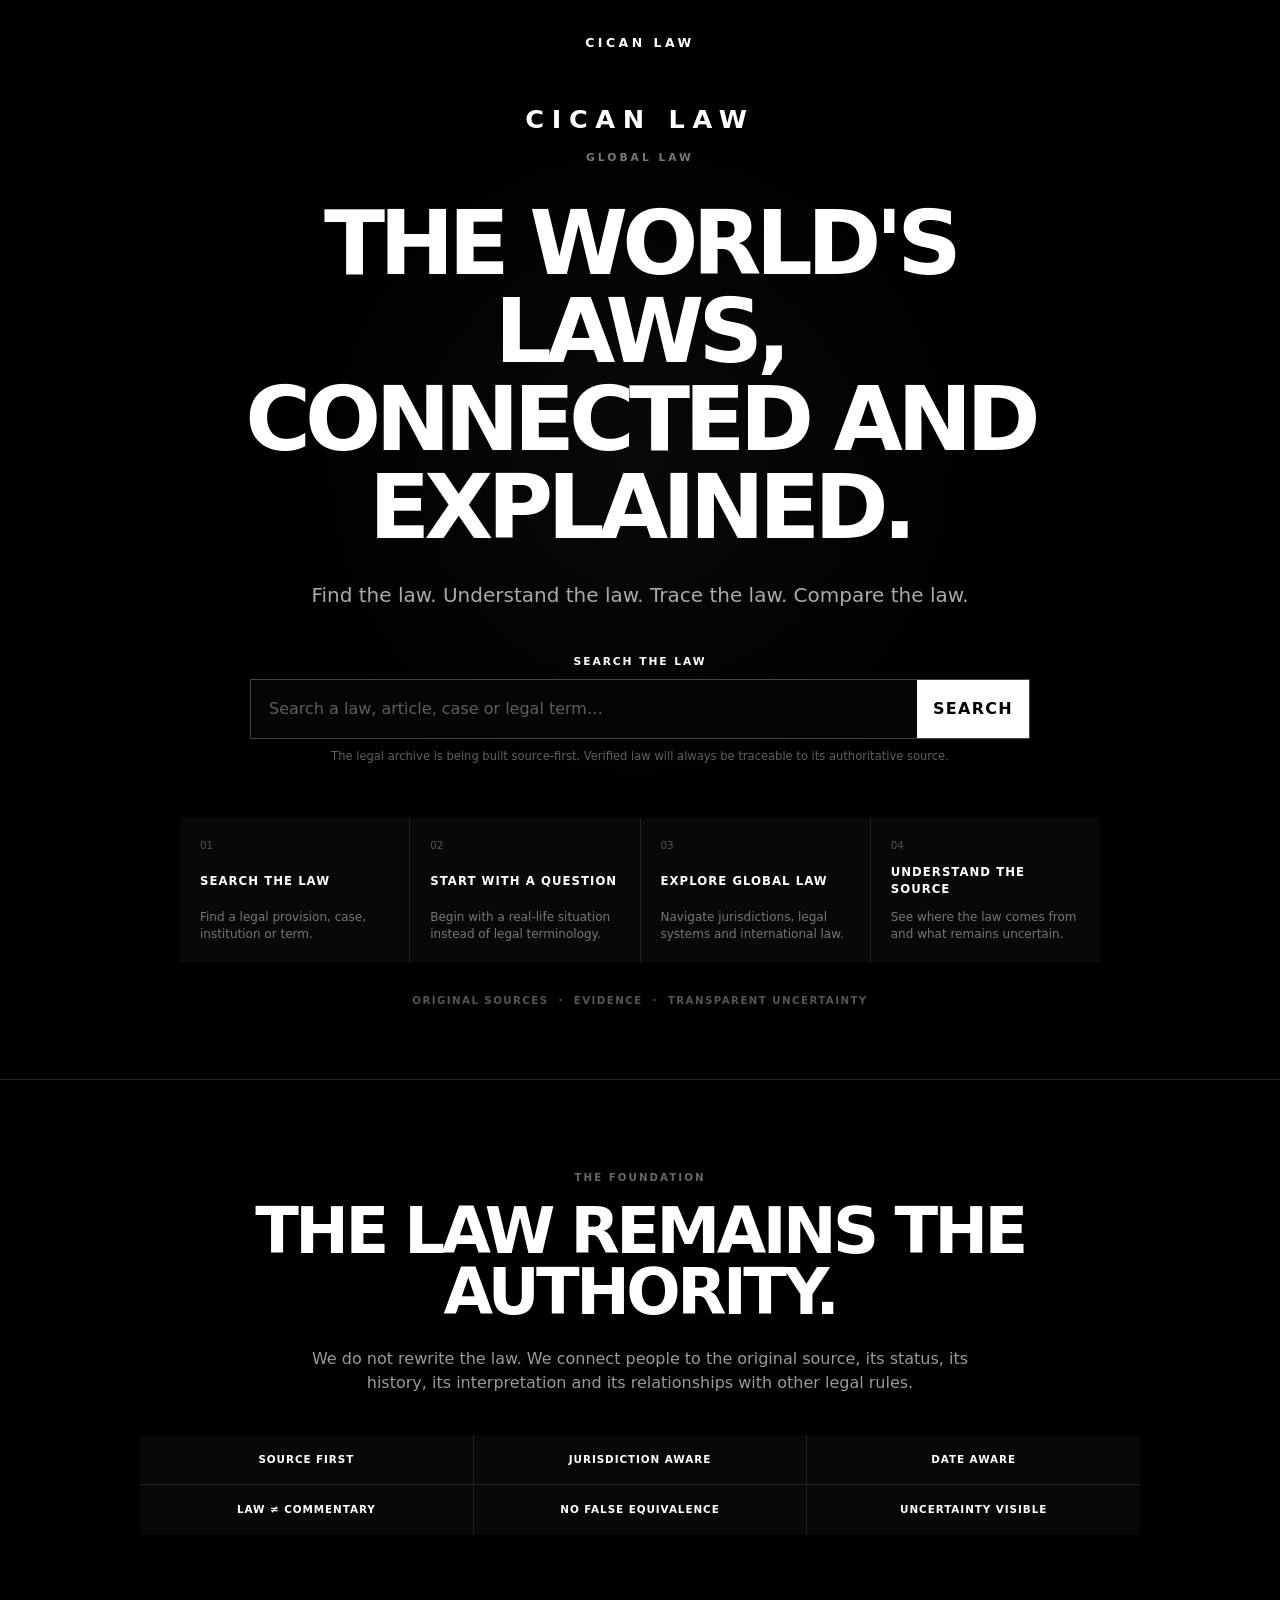
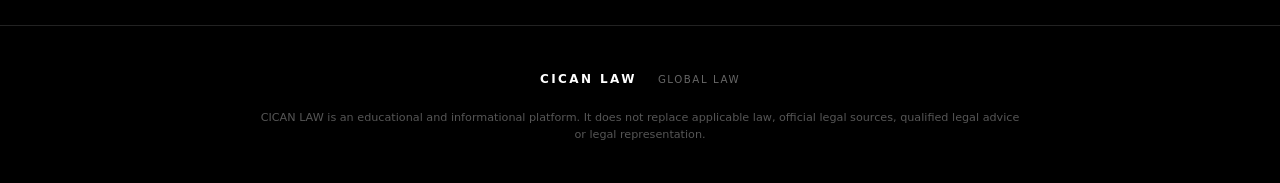
==== commit 10742410: "Deploy minimal CICAN LAW landing page at root" ====
--- a/index.html
+++ b/index.html
@@ -3,12 +3,26 @@
 <head>
   <meta charset="utf-8">
   <meta name="viewport" content="width=device-width, initial-scale=1">
-  <meta name="description" content="CICAN LAW — GLOBAL LAW. The world's laws, connected and explained.">
+  <title>CICAN LAW — GLOBAL LAW</title>
+  <meta name="description" content="CICAN LAW — GLOBAL LAW. Find, understand, trace and compare the world's laws through authoritative legal sources.">
+  <meta name="robots" content="index, follow, max-image-preview:large">
   <meta name="theme-color" content="#000000">
+  <link rel="canonical" href="https://cicangeorgealin.github.io/cican-law/">
   <meta property="og:title" content="CICAN LAW — GLOBAL LAW">
   <meta property="og:description" content="The world's laws, connected and explained.">
   <meta property="og:type" content="website">
-  <title>CICAN LAW — GLOBAL LAW</title>
+  <meta property="og:url" content="https://cicangeorgealin.github.io/cican-law/">
+  <script type="application/ld+json">
+  {
+    "@context":"https://schema.org",
+    "@type":"WebSite",
+    "name":"CICAN LAW",
+    "alternateName":"GLOBAL LAW",
+    "url":"https://cicangeorgealin.github.io/cican-law/",
+    "description":"The world's laws, connected and explained.",
+    "inLanguage":"en"
+  }
+  </script>
   <link rel="stylesheet" href="./website/styles.css">
 </head>
 <body>
@@ -16,176 +30,79 @@
 
   <header class="site-header">
     <a class="brand" href="./" aria-label="CICAN LAW home">CICAN LAW</a>
-    <nav aria-label="Primary navigation">
-      <a href="#search">Search</a>
-      <a href="#world">World</a>
-      <a href="#method">Evidence</a>
-    </nav>
   </header>
 
   <main id="main">
-    <section class="hero" aria-labelledby="hero-title">
-      <div class="hero-grid">
-        <div class="hero-content">
-          <div class="brand-lockup">
-            <div class="hero-brand">CICAN LAW</div>
-            <div class="brand-rule" aria-hidden="true"></div>
-            <div class="hero-global">GLOBAL LAW</div>
+    <section class="landing" aria-labelledby="page-title">
+      <div class="landing-inner">
+        <div class="brand-lockup">
+          <p class="brand-name">CICAN LAW</p>
+          <p class="brand-sub">GLOBAL LAW</p>
+        </div>
+
+        <h1 id="page-title">THE WORLD'S LAWS,<br><span>CONNECTED AND EXPLAINED.</span></h1>
+        <p class="intro">Find the law. Understand the law. Trace the law. Compare the law.</p>
+
+        <form id="search" class="search-console" role="search">
+          <label for="law-search">SEARCH THE LAW</label>
+          <div class="search-row">
+            <input id="law-search" name="q" type="search" autocomplete="off" placeholder="Search a law, article, case or legal term…" aria-describedby="search-note">
+            <button type="submit">SEARCH</button>
           </div>
-          <h1 id="hero-title">THE WORLD'S LAWS,<br><span>CONNECTED AND EXPLAINED.</span></h1>
-          <p class="hero-subtitle">Find the law. Understand the law. Trace the law. Compare the law.</p>
-          <p class="hero-copy">A global legal knowledge system built from authoritative sources, connected across jurisdictions and explained for people.</p>
+          <p id="search-note" class="search-note">The legal archive is being built source-first. Verified law will always be traceable to its authoritative source.</p>
+          <p id="search-result" class="search-result" role="status" aria-live="polite"></p>
+        </form>
 
-          <div class="hero-entry">
-            <a class="button button-primary" href="#search">ENTER GLOBAL LAW</a>
-            <span>Search the law immediately.</span>
-          </div>
+        <div class="tools" aria-label="CICAN LAW tools">
+          <a class="tool" href="#search" data-tool="search">
+            <span>01</span>
+            <strong>SEARCH THE LAW</strong>
+            <small>Find a legal provision, case, institution or term.</small>
+          </a>
+          <a class="tool" href="#search" data-tool="question">
+            <span>02</span>
+            <strong>START WITH A QUESTION</strong>
+            <small>Begin with a real-life situation instead of legal terminology.</small>
+          </a>
+          <a class="tool" href="#principles">
+            <span>03</span>
+            <strong>EXPLORE GLOBAL LAW</strong>
+            <small>Navigate jurisdictions, legal systems and international law.</small>
+          </a>
+          <a class="tool" href="#principles">
+            <span>04</span>
+            <strong>UNDERSTAND THE SOURCE</strong>
+            <small>See where the law comes from and what remains uncertain.</small>
+          </a>
+        </div>
 
-          <form id="search" class="search-console" role="search">
-            <label for="law-search">Search the law</label>
-            <div class="search-row">
-              <input id="law-search" name="q" type="search" autocomplete="off" placeholder="Law, article, case, legal term, institution…" aria-describedby="search-note">
-              <button type="submit">SEARCH</button>
-            </div>
-            <p id="search-note" class="search-note">Search is being connected to the verified legal archive. Until a source is verified, CICAN LAW will not present it as established law.</p>
-            <p id="search-result" class="search-result" role="status" aria-live="polite"></p>
-          </form>
-
-          <div class="entry-modes" aria-label="Choose how to begin">
-            <button class="entry-card" data-entry="search">
-              <span class="entry-number">01</span>
-              <strong>I KNOW WHAT LAW I NEED</strong>
-              <span>Search directly by law, provision, case, institution or legal term.</span>
-            </button>
-            <button class="entry-card" data-entry="question">
-              <span class="entry-number">02</span>
-              <strong>I DON'T KNOW WHAT LAW I NEED</strong>
-              <span>Start with what is happening in your life, not legal terminology.</span>
-            </button>
-          </div>
-
-          <div class="hero-actions">
-            <a class="button button-primary" href="#question">START WITH A QUESTION</a>
-            <a class="button" href="#world">EXPLORE GLOBAL LAW</a>
-          </div>
-        </div>
-      </div>
-      <p class="trust-line">ORIGINAL LAW &nbsp;·&nbsp; EVIDENCE &nbsp;·&nbsp; EXPLANATION</p>
-    </section>
-
-    <section id="question" class="section question-section" aria-labelledby="question-title">
-      <div class="section-heading">
-        <p class="eyebrow">CITIZEN ENTRY</p>
-        <h2 id="question-title">START WITH YOUR LIFE.</h2>
-        <p>The same question should be understandable wherever you are in the world. Jurisdiction and date come next.</p>
-      </div>
-      <div class="question-grid">
-        <button class="question-card" data-query="I want to understand my rights"><span>01</span><strong>I want to understand my rights.</strong></button>
-        <button class="question-card" data-query="I have a housing or property problem"><span>02</span><strong>I have a housing or property problem.</strong></button>
-        <button class="question-card" data-query="I have an employment problem"><span>03</span><strong>I have an employment problem.</strong></button>
-        <button class="question-card" data-query="I need to understand a court decision"><span>04</span><strong>I need to understand a court decision.</strong></button>
-        <button class="question-card" data-query="I want to understand what this law means"><span>05</span><strong>I want to understand what this law means.</strong></button>
-        <button class="question-card" data-query="I need to know what law applies to my situation"><span>06</span><strong>I don't know what law applies.</strong></button>
+        <p class="trust">ORIGINAL SOURCES &nbsp;·&nbsp; EVIDENCE &nbsp;·&nbsp; TRANSPARENT UNCERTAINTY</p>
       </div>
     </section>
 
-    <section id="world" class="section world-section" aria-labelledby="world-title">
-      <div class="section-heading split-heading">
-        <div>
-          <p class="eyebrow">THE WORLD</p>
-          <h2 id="world-title">ONE LEGAL WORLD.<br>MANY SYSTEMS.</h2>
-        </div>
-        <p>No country, continent or legal tradition is the centre of the system. Every jurisdiction is approached through the same evidence discipline, while its own legal structure remains distinct.</p>
-      </div>
-      <div class="world-map" aria-label="Global legal navigation">
-        <div class="world-axis">NATIONAL</div>
-        <div class="world-axis">REGIONAL</div>
-        <div class="world-axis">INTERNATIONAL</div>
-        <div class="world-axis">SUPRANATIONAL</div>
-      </div>
-      <div class="world-links">
-        <a href="#legal-systems">COUNTRIES <span>→</span></a>
-        <a href="#legal-systems">LEGAL SYSTEMS <span>→</span></a>
-        <a href="#legal-systems">COURTS &amp; TRIBUNALS <span>→</span></a>
-        <a href="#legal-systems">TREATIES &amp; INTERNATIONAL LAW <span>→</span></a>
-        <a href="#legal-systems">LEGISLATION <span>→</span></a>
-        <a href="#legal-systems">LEGAL TERMS <span>→</span></a>
-      </div>
-    </section>
-
-    <section id="legal-systems" class="section systems-section" aria-labelledby="systems-title">
-      <p class="eyebrow">THE LEGAL UNIVERSE</p>
-      <h2 id="systems-title">NOT A DIRECTORY.<br>A CONNECTED SYSTEM.</h2>
-      <div class="system-list">
-        <div class="system-row"><span>01</span><strong>JURISDICTIONS</strong><p>Countries, territories and other legal jurisdictions.</p></div>
-        <div class="system-row"><span>02</span><strong>LEGAL SYSTEMS</strong><p>Constitutional structures, legal traditions and institutions.</p></div>
-        <div class="system-row"><span>03</span><strong>LAW</strong><p>Constitutions, legislation, regulations, provisions and other authoritative instruments.</p></div>
-        <div class="system-row"><span>04</span><strong>COURTS</strong><p>Judgments, interpretations, precedents and judicial institutions.</p></div>
-        <div class="system-row"><span>05</span><strong>INTERNATIONAL</strong><p>Treaties, international organizations, courts and obligations connecting legal orders.</p></div>
-        <div class="system-row"><span>06</span><strong>CONCEPTS</strong><p>Legal terminology and concepts mapped without pretending that different systems are identical.</p></div>
-      </div>
-    </section>
-
-    <section class="section pathways" aria-labelledby="pathways-title">
-      <div class="section-heading">
-        <p class="eyebrow">LEGAL PATHWAYS</p>
-        <h2 id="pathways-title">FOLLOW THE LAW.</h2>
-      </div>
-      <div class="path-grid">
-        <div><span>01</span><b>FIND</b><p>Locate the relevant legal object.</p></div>
-        <div><span>02</span><b>VERIFY</b><p>See the source, authority, jurisdiction and status.</p></div>
-        <div><span>03</span><b>UNDERSTAND</b><p>Read the original provision, then the plain-language explanation.</p></div>
-        <div><span>04</span><b>CONNECT</b><p>See amendments, related laws, cases and legal concepts.</p></div>
-        <div><span>05</span><b>COMPARE</b><p>Ask the same legal question across jurisdictions without false equivalence.</p></div>
-        <div><span>06</span><b>TRAVEL THROUGH TIME</b><p>See what the law said, when it changed and what replaced it.</p></div>
-      </div>
-    </section>
-
-    <section id="method" class="section evidence" aria-labelledby="evidence-title">
-      <div class="evidence-layout">
-        <div>
-          <p class="eyebrow">SOURCE FIRST / TRUTH LAYER</p>
-          <h2 id="evidence-title">THE OFFICIAL SOURCE REMAINS THE AUTHORITY.</h2>
-        </div>
-        <div>
-          <p class="evidence-chain"><span>ORIGINAL SOURCE</span><i>→</i><span>LEGAL PROVISION</span><i>→</i><span>STATUS &amp; DATE</span><i>→</i><span>INTERPRETATION</span><i>→</i><span>EXPLANATION</span></p>
-          <p class="large-note">If we cannot prove it, we do not pretend to know it.</p>
-          <div class="status-grid">
-            <span>VERIFIED</span><span>PARTIALLY VERIFIED</span><span>REQUIRES INVESTIGATION</span><span>SOURCE UNAVAILABLE</span>
-          </div>
+    <section id="principles" class="principles" aria-labelledby="principles-title">
+      <div class="principles-inner">
+        <p class="eyebrow">THE FOUNDATION</p>
+        <h2 id="principles-title">THE LAW REMAINS THE AUTHORITY.</h2>
+        <p>We do not rewrite the law. We connect people to the original source, its status, its history, its interpretation and its relationships with other legal rules.</p>
+        <div class="principle-list">
+          <span>SOURCE FIRST</span>
+          <span>JURISDICTION AWARE</span>
+          <span>DATE AWARE</span>
+          <span>LAW ≠ COMMENTARY</span>
+          <span>NO FALSE EQUIVALENCE</span>
+          <span>UNCERTAINTY VISIBLE</span>
         </div>
       </div>
-    </section>
-
-    <section class="section promise" aria-labelledby="promise-title">
-      <p class="eyebrow">THE PROMISE</p>
-      <h2 id="promise-title">WE DON'T REWRITE THE LAW.<br>WE CONNECT YOU TO IT.</h2>
-      <div class="promise-grid">
-        <p>Original sources before summaries.</p>
-        <p>Current law separated from historical law.</p>
-        <p>Law separated from commentary and opinion.</p>
-        <p>Uncertainty shown instead of hidden.</p>
-      </div>
-    </section>
-
-    <section class="section mission" aria-labelledby="mission-title">
-      <p class="eyebrow">THE MISSION</p>
-      <h2 id="mission-title">THE LAW BELONGS<br>TO THE PUBLIC.</h2>
-      <p>GLOBAL LAW exists to make legal systems more findable, traceable, understandable and connected while preserving the authority of the original sources.</p>
-      <p class="mission-line">LEAVE NO LAW UNMAPPED. &nbsp; LEAVE NO CITIZEN UNABLE TO UNDERSTAND WHERE THE LAW COMES FROM.</p>
     </section>
   </main>
 
   <footer class="site-footer">
-    <div class="footer-brand">
-      <strong>CICAN LAW</strong>
-      <span>GLOBAL LAW</span>
-    </div>
-    <nav aria-label="Footer navigation">
-      <a href="#method">Evidence</a><a href="#world">World</a><a href="#legal-systems">Legal systems</a><a href="#question">Citizen entry</a>
-    </nav>
-    <p class="disclaimer">CICAN LAW is an educational and informational platform. It does not replace applicable law, official legal sources, qualified legal advice or legal representation.</p>
+    <strong>CICAN LAW</strong>
+    <span>GLOBAL LAW</span>
+    <p>CICAN LAW is an educational and informational platform. It does not replace applicable law, official legal sources, qualified legal advice or legal representation.</p>
   </footer>
+
   <script src="./website/app.js"></script>
 </body>
 </html>
--- a/website/styles.css
+++ b/website/styles.css
@@ -1,297 +1,65 @@
-:root{color-scheme:dark;--bg:#000;--fg:#fff;--muted:#a0a0a0;--dim:#686868;--line:#242424;--soft:#0a0a0a;--soft2:#0f0f0f}
+:root{color-scheme:dark;--bg:#000;--fg:#fff;--muted:#999;--dim:#666;--line:#222;--panel:#080808}
 *{box-sizing:border-box}
 html{scroll-behavior:smooth}
-body{margin:0;background:var(--bg);color:var(--fg);font-family:Inter,ui-sans-serif,system-ui,-apple-system,"Segoe UI",sans-serif;line-height:1.55}
+body{margin:0;background:var(--bg);color:var(--fg);font-family:Inter,ui-sans-serif,system-ui,-apple-system,"Segoe UI",sans-serif;line-height:1.5}
 a,button,input{font:inherit}a{color:inherit;text-decoration:none}button{color:inherit}
 :focus-visible{outline:2px solid #fff;outline-offset:4px}
 .skip-link{position:fixed;left:16px;top:-60px;z-index:100;padding:10px 14px;background:#fff;color:#000;font-weight:800}.skip-link:focus{top:16px}
-.site-header{position:sticky;top:0;z-index:20;display:flex;justify-content:space-between;align-items:center;padding:18px 5vw;border-bottom:1px solid var(--line);background:rgba(0,0,0,.92);backdrop-filter:blur(12px)}
-.brand{font-weight:850;letter-spacing:.17em;font-size:.86rem}.site-header nav{display:flex;gap:30px;color:#999;font-size:.74rem;text-transform:uppercase;letter-spacing:.1em}.site-header nav a:hover{color:#fff}
-main{max-width:1440px;margin:auto}
-.hero{min-height:calc(100vh - 65px);display:flex;flex-direction:column;justify-content:center;padding:8vh 6vw 5vh;border-bottom:1px solid var(--line)}
-.hero-grid{display:grid;grid-template-columns:minmax(70px,1fr) minmax(0,7fr);gap:4vw;align-items:end}.hero-mark{align-self:stretch;min-height:420px;border-left:1px solid #333;border-right:1px solid #111;display:flex;align-items:flex-start;justify-content:center;padding-top:8px}.hero-mark span{font-size:.72rem;letter-spacing:.2em;color:#555;writing-mode:vertical-rl}
-.hero-content{max-width:1100px}.eyebrow{margin:0 0 20px;color:#777;font-size:.67rem;font-weight:800;letter-spacing:.22em}.hero h1{margin:0;font-size:clamp(5.2rem,15vw,13rem);line-height:.78;letter-spacing:-.085em;font-weight:850}.hero-subtitle{max-width:900px;margin:38px 0 8px;font-size:clamp(1.35rem,3vw,2.55rem);font-weight:650;letter-spacing:-.035em}.hero-copy{color:#aaa;font-size:1rem}.search-console{max-width:980px;margin-top:44px}.search-console label{display:block;margin-bottom:9px;font-size:.7rem;font-weight:800;letter-spacing:.15em;text-transform:uppercase}.search-row{display:flex;border:1px solid #4a4a4a;background:#050505;transition:border-color .2s}.search-row:focus-within{border-color:#fff}.search-row input{min-width:0;flex:1;padding:20px 18px;background:transparent;color:#fff;border:0;outline:0}.search-row input::placeholder{color:#666}.search-row button{padding:0 26px;background:#fff;color:#000;border:0;font-weight:850;letter-spacing:.08em;cursor:pointer}.search-row button:hover{background:#ddd}.search-note{max-width:800px;margin:10px 0 0;color:#666;font-size:.74rem}.search-result{min-height:1.2em;margin:8px 0 0;color:#fff;font-size:.82rem}
-.entry-modes{display:grid;grid-template-columns:repeat(2,minmax(0,1fr));gap:1px;background:var(--line);max-width:980px;margin-top:28px}.entry-card{min-height:135px;padding:23px;text-align:left;border:0;background:var(--soft);display:grid;grid-template-columns:34px 1fr;grid-template-rows:auto auto;column-gap:15px;cursor:pointer}.entry-card:hover{background:var(--soft2)}.entry-number{grid-row:1/3;color:#555;font-size:.68rem;letter-spacing:.12em}.entry-card strong{font-size:.76rem;letter-spacing:.09em}.entry-card span:last-child{color:#777;font-size:.82rem;margin-top:5px}
-.hero-actions{display:flex;flex-wrap:wrap;gap:10px;margin-top:16px}.button{display:inline-block;padding:12px 17px;border:1px solid #444;font-size:.72rem;font-weight:850;letter-spacing:.1em}.button-primary{background:#fff;color:#000;border-color:#fff}.button:hover{border-color:#fff}.trust-line{margin:42px 0 0;color:#555;font-size:.68rem;letter-spacing:.13em}.trust-line span{color:#fff}
-.section{padding:105px 6vw;border-bottom:1px solid var(--line)}.section-heading{max-width:950px}.section h2{margin:0 0 20px;font-size:clamp(2.8rem,6vw,6rem);line-height:.9;letter-spacing:-.065em}.section-heading>p:not(.eyebrow),.section>p:not(.eyebrow){max-width:780px;color:#999}
-.question-grid{display:grid;grid-template-columns:repeat(3,minmax(0,1fr));gap:1px;background:var(--line);margin-top:46px}.question-card{min-height:170px;padding:25px;background:var(--soft);border:0;text-align:left;cursor:pointer;display:flex;flex-direction:column;justify-content:space-between}.question-card:hover{background:var(--soft2)}.question-card span{color:#555;font-size:.68rem}.question-card strong{max-width:300px;font-size:1.05rem;line-height:1.25}
-.split-heading{display:grid;grid-template-columns:1.2fr .8fr;gap:8vw;align-items:end}.split-heading>p{margin:0 0 8px}
-.world-map{display:grid;grid-template-columns:repeat(4,1fr);gap:1px;background:var(--line);margin-top:55px}.world-axis{min-height:150px;padding:22px;background:var(--soft);display:flex;align-items:flex-end;font-size:.75rem;font-weight:800;letter-spacing:.12em}.world-axis:nth-child(1){grid-column:span 2}.world-axis:nth-child(2){grid-column:span 2}.world-axis:nth-child(3){grid-column:span 2}.world-axis:nth-child(4){grid-column:span 2}
-.world-links{display:grid;grid-template-columns:repeat(2,1fr);margin-top:1px;background:var(--line);gap:1px}.world-links a{padding:20px 22px;background:var(--soft);font-size:.77rem;font-weight:800;letter-spacing:.08em;display:flex;justify-content:space-between}.world-links a:hover{background:var(--soft2)}
-.system-list{margin-top:45px;border-top:1px solid var(--line)}.system-row{display:grid;grid-template-columns:60px 1.1fr 1fr;gap:25px;padding:26px 0;border-bottom:1px solid var(--line);align-items:baseline}.system-row>span{color:#555;font-size:.68rem}.system-row strong{font-size:.8rem;letter-spacing:.1em}.system-row p{margin:0;color:#888;max-width:520px;font-size:.9rem}
-.path-grid{display:grid;grid-template-columns:repeat(3,1fr);gap:1px;background:var(--line);margin-top:45px}.path-grid div{min-height:190px;padding:26px;background:var(--soft);display:flex;flex-direction:column;justify-content:space-between}.path-grid span{color:#555;font-size:.68rem}.path-grid b{font-size:.85rem;letter-spacing:.1em}.path-grid p{margin:0;color:#888;font-size:.88rem}
-.evidence{background:#030303}.evidence-layout{display:grid;grid-template-columns:1fr 1fr;gap:9vw}.evidence-chain{display:flex;flex-direction:column;gap:10px;margin:0;color:#fff;font-size:.75rem;font-weight:800;letter-spacing:.08em}.evidence-chain i{font-style:normal;color:#444}.large-note{font-size:clamp(1.9rem,4vw,3.8rem);line-height:1.02;letter-spacing:-.045em;margin:58px 0 34px}.status-grid{display:grid;grid-template-columns:repeat(2,1fr);gap:1px;background:var(--line)}.status-grid span{padding:17px;background:var(--soft);font-size:.65rem;font-weight:850;letter-spacing:.09em}
-.promise h2{max-width:1100px}.promise-grid{display:grid;grid-template-columns:repeat(4,1fr);gap:1px;background:var(--line);margin-top:55px}.promise-grid p{margin:0;min-height:150px;padding:23px;background:var(--soft);font-size:.88rem;color:#aaa}
-.mission{min-height:70vh;display:flex;flex-direction:column;justify-content:center}.mission>p:not(.eyebrow){max-width:780px;font-size:1.15rem;color:#aaa}.mission-line{margin-top:55px!important;color:#fff!important;font-size:.72rem!important;font-weight:800;letter-spacing:.14em}
-.site-footer{padding:55px 6vw;color:#777;border-top:1px solid var(--line)}.footer-brand{display:flex;align-items:baseline;gap:20px}.footer-brand strong{color:#fff;letter-spacing:.17em;font-size:.82rem}.footer-brand span{font-size:.7rem;letter-spacing:.12em;color:#555}.site-footer nav{display:flex;flex-wrap:wrap;gap:22px;margin:32px 0;font-size:.72rem;text-transform:uppercase;letter-spacing:.08em}.site-footer nav a:hover{color:#fff}.disclaimer{max-width:900px;margin:0;color:#555;font-size:.72rem}
-@media(max-width:850px){.hero-grid{grid-template-columns:1fr}.hero-mark{display:none}.split-heading,.evidence-layout{grid-template-columns:1fr;gap:35px}.question-grid,.path-grid{grid-template-columns:repeat(2,1fr)}.promise-grid{grid-template-columns:repeat(2,1fr)}}
-@media(max-width:620px){.site-header{padding:16px 5vw}.site-header nav{display:none}.hero{min-height:calc(100vh - 57px);padding-top:70px}.hero h1{font-size:clamp(4.4rem,22vw,7rem)}.hero-subtitle{margin-top:30px}.search-row{display:block}.search-row button{width:100%;padding:16px}.entry-modes,.question-grid,.path-grid,.promise-grid,.world-links{grid-template-columns:1fr}.world-map{grid-template-columns:1fr 1fr}.world-axis:nth-child(n){grid-column:span 1}.world-axis{min-height:120px}.system-row{grid-template-columns:36px 1fr}.system-row p{grid-column:2}.status-grid{grid-template-columns:1fr}.section{padding:72px 5vw}.section h2{font-size:clamp(2.6rem,13vw,4.8rem)}.evidence-chain{gap:8px}.mission-line{line-height:1.8}}
-@media(prefers-reduced-motion:reduce){html{scroll-behavior:auto}}
-
-/* CENTERED LANDING PAGE — CICAN LAW */
-.hero{
-  position:relative;
-  min-height:calc(100vh - 65px);
-  padding:8vh 5vw 6vh;
-  text-align:center;
-  overflow:hidden;
-  background:
-    radial-gradient(circle at 50% 42%, rgba(255,255,255,.055) 0, rgba(255,255,255,.018) 22%, transparent 48%),
-    #000;
+.site-header{position:absolute;top:0;left:0;right:0;z-index:10;padding:30px 5vw;text-align:center}
+.brand{font-size:.78rem;font-weight:900;letter-spacing:.28em}
+.landing{min-height:100svh;display:flex;align-items:center;justify-content:center;padding:100px 5vw 70px;border-bottom:1px solid var(--line);background:radial-gradient(circle at 50% 43%,rgba(255,255,255,.035),transparent 42%),#000}
+.landing-inner{width:min(920px,100%);margin:0 auto;text-align:center}
+.brand-lockup{margin-bottom:34px}
+.brand-name{margin:0;color:#fff;font-size:clamp(1.15rem,2.4vw,1.6rem);font-weight:900;letter-spacing:.3em}
+.brand-sub{margin:12px 0 0;color:#777;font-size:.67rem;font-weight:800;letter-spacing:.28em}
+h1{margin:0 auto;font-size:clamp(3rem,7vw,6.6rem);line-height:.98;letter-spacing:-.065em;font-weight:850}
+h1 span{display:inline-block}
+.intro{margin:28px auto 0;color:#aaa;font-size:clamp(1rem,2vw,1.25rem)}
+.search-console{width:min(780px,100%);margin:44px auto 0;text-align:left}
+.search-console label{display:block;margin-bottom:9px;text-align:center;font-size:.67rem;font-weight:850;letter-spacing:.18em}
+.search-row{display:flex;min-height:60px;border:1px solid #444;background:#050505}
+.search-row:focus-within{border-color:#fff}
+.search-row input{min-width:0;flex:1;padding:17px 18px;border:0;outline:0;background:transparent;color:#fff}
+.search-row input::placeholder{color:#5e5e5e}
+.search-row button{min-width:112px;border:0;background:#fff;color:#000;font-weight:900;letter-spacing:.08em;cursor:pointer}
+.search-row button:hover{background:#ddd}
+.search-note{margin:9px auto 0;max-width:680px;text-align:center;color:#5f5f5f;font-size:.72rem}
+.search-result{min-height:1.2em;margin:8px 0 0;text-align:center;color:#fff;font-size:.8rem}
+.tools{display:grid;grid-template-columns:repeat(4,1fr);gap:1px;margin:30px auto 0;background:var(--line);text-align:left}
+.tool{min-height:145px;padding:20px;background:var(--panel);display:flex;flex-direction:column;justify-content:space-between;transition:background .18s ease,transform .18s ease}
+.tool:hover{background:#0d0d0d;transform:translateY(-2px)}
+.tool span{color:#555;font-size:.65rem}
+.tool strong{font-size:.73rem;letter-spacing:.09em}
+.tool small{color:#777;font-size:.75rem;line-height:1.45}
+.trust{margin:30px 0 0;color:#555;font-size:.64rem;font-weight:800;letter-spacing:.14em}
+.principles{padding:90px 5vw;border-bottom:1px solid var(--line)}
+.principles-inner{width:min(1000px,100%);margin:auto;text-align:center}
+.eyebrow{margin:0 0 16px;color:#666;font-size:.64rem;font-weight:850;letter-spacing:.2em}
+.principles h2{margin:0;font-size:clamp(2.4rem,5vw,4.8rem);line-height:.95;letter-spacing:-.055em}
+.principles-inner>p:not(.eyebrow){max-width:700px;margin:24px auto 0;color:#999;font-size:1rem}
+.principle-list{display:grid;grid-template-columns:repeat(3,1fr);gap:1px;margin-top:40px;background:var(--line)}
+.principle-list span{padding:17px 10px;background:var(--panel);font-size:.65rem;font-weight:850;letter-spacing:.09em}
+.site-footer{padding:40px 5vw;text-align:center;color:#666}
+.site-footer strong{color:#fff;font-size:.75rem;letter-spacing:.2em}
+.site-footer span{margin-left:16px;font-size:.64rem;letter-spacing:.15em}
+.site-footer p{max-width:760px;margin:20px auto 0;color:#555;font-size:.7rem}
+@media(max-width:760px){.tools{grid-template-columns:repeat(2,1fr)}}
+@media(max-width:520px){
+ .site-header{padding:24px 5vw}
+ .landing{padding:92px 5vw 55px}
+ .brand-lockup{margin-bottom:28px}
+ .brand-name{font-size:1rem;letter-spacing:.23em}
+ .brand-sub{font-size:.58rem;letter-spacing:.2em}
+ h1{font-size:clamp(2.65rem,11vw,4.6rem);line-height:1.02}
+ .intro{font-size:.95rem;line-height:1.55}
+ .search-console{margin-top:34px}
+ .search-row{display:block}
+ .search-row input{width:100%;min-height:58px}
+ .search-row button{width:100%;min-height:54px}
+ .tools{grid-template-columns:1fr}
+ .tool{min-height:125px}
+ .trust{line-height:2}
+ .principles{padding:70px 5vw}
+ .principle-list{grid-template-columns:1fr}
 }
-.hero::before{
-  content:"";
-  position:absolute;
-  inset:8% 12%;
-  border:1px solid rgba(255,255,255,.035);
-  pointer-events:none;
-}
-.hero-grid{
-  display:block;
-  position:relative;
-  z-index:1;
-}
-.hero-mark{display:none}
-.hero-content{
-  max-width:1080px;
-  margin:0 auto;
-}
-.hero .eyebrow{
-  margin-bottom:24px;
-  color:#8a8a8a;
-}
-.hero h1{
-  font-size:clamp(4.8rem,13vw,11rem);
-  line-height:.86;
-  letter-spacing:-.085em;
-  white-space:nowrap;
-}
-.hero h1 br{display:none}
-.hero-subtitle{
-  max-width:900px;
-  margin:34px auto 10px;
-  font-size:clamp(1.25rem,2.8vw,2.25rem);
-  line-height:1.15;
-  letter-spacing:-.035em;
-}
-.hero-copy{
-  margin:0 auto;
-  color:#aaa;
-  font-size:1rem;
-  letter-spacing:.015em;
-}
-.search-console{
-  width:min(900px,100%);
-  margin:46px auto 0;
-  text-align:left;
-}
-.search-console label{text-align:center}
-.search-row{
-  min-height:62px;
-  box-shadow:0 0 0 1px rgba(255,255,255,.025);
-}
-.search-row input{
-  padding:19px 22px;
-  font-size:1rem;
-}
-.search-row button{
-  min-width:125px;
-}
-.search-note,.search-result{
-  text-align:center;
-  margin-left:auto;
-  margin-right:auto;
-}
-.entry-modes{
-  width:min(900px,100%);
-  margin:28px auto 0;
-  text-align:left;
-}
-.entry-card{
-  min-height:125px;
-  transition:background .2s ease,transform .2s ease;
-}
-.entry-card:hover{
-  transform:translateY(-2px);
-}
-.hero-actions{
-  justify-content:center;
-  margin-top:22px;
-}
-.button{
-  padding:14px 20px;
-}
-.trust-line{
-  position:relative;
-  z-index:1;
-  margin-top:46px;
-  text-align:center;
-}
-@media(max-width:620px){
-  .hero{
-    min-height:calc(100svh - 57px);
-    padding:70px 5vw 42px;
-  }
-  .hero::before{inset:5% 2%}
-  .hero h1{
-    font-size:clamp(4rem,20vw,6.5rem);
-    white-space:normal;
-  }
-  .hero-subtitle{margin-top:27px}
-  .search-console{margin-top:38px}
-  .entry-card{text-align:left}
-}
-
-/* FINAL CENTERED HERO REFINEMENT */
-.hero{display:flex!important;align-items:center!important;text-align:center!important}
-.hero-grid{display:block!important;width:100%!important}
-.hero-content{width:min(1080px,100%)!important;margin:0 auto!important;display:flex!important;flex-direction:column!important;align-items:center!important}
-.hero-mark{display:none!important}
-.hero-logo{display:flex;align-items:center;justify-content:center;gap:12px;margin:0 auto 26px;color:#fff}
-.hero-logo-mark{display:grid;place-items:center;width:34px;height:34px;border:1px solid #777;border-radius:50%;font-size:.85rem;font-weight:800;letter-spacing:0}
-.hero-logo-name{font-size:.78rem;font-weight:800;letter-spacing:.2em}
-.hero .eyebrow{text-align:center!important;margin:0 0 20px!important;color:#777}
-.hero h1{text-align:center!important;font-size:clamp(4.2rem,12.5vw,10.5rem)!important;line-height:.86!important;letter-spacing:-.085em!important;white-space:nowrap!important;margin:0 auto!important}
-.hero-subtitle{text-align:center!important;margin:32px auto 10px!important;max-width:920px!important}
-.hero-copy{text-align:center!important;margin:0 auto!important;max-width:720px!important}
-.search-console{text-align:center!important;margin-left:auto!important;margin-right:auto!important}
-.search-console label{text-align:center!important}
-.entry-modes{text-align:left!important;margin-left:auto!important;margin-right:auto!important}
-.hero-actions{justify-content:center!important}
-.trust-line{text-align:center!important;margin-left:auto!important;margin-right:auto!important}
-@media(max-width:620px){
-  .hero{padding-left:20px!important;padding-right:20px!important}
-  .hero-logo{margin-bottom:22px}
-  .hero-logo-mark{width:30px;height:30px}
-  .hero-logo-name{font-size:.7rem;letter-spacing:.17em}
-  .hero h1{font-size:clamp(3.65rem,14vw,6.5rem)!important;white-space:nowrap!important;letter-spacing:-.09em!important}
-  .hero-subtitle{font-size:clamp(1.05rem,5vw,1.55rem)!important;line-height:1.2!important}
-  .hero-copy{font-size:.94rem;max-width:360px}
-}
-
-/* SIMPLE AUTHORITATIVE CICAN LAW IDENTITY */
-.hero-brand{
-  margin:0 0 22px;
-  color:#fff;
-  font-size:.9rem;
-  font-weight:850;
-  letter-spacing:.28em;
-  text-align:center;
-}
-.hero h1{
-  font-size:clamp(4.6rem,13vw,11rem)!important;
-  letter-spacing:-.075em!important;
-  line-height:.86!important;
-  text-align:center!important;
-}
-.hero-subtitle{
-  margin-top:34px!important;
-}
-.hero-logo{display:none!important}
-@media(max-width:620px){
-  .hero-brand{font-size:.76rem;letter-spacing:.22em;margin-bottom:20px}
-  .hero h1{font-size:clamp(3.7rem,16vw,6.5rem)!important;letter-spacing:-.08em!important}
-}
-
-/* GLOBAL LAW TYPOGRAPHY — CLEAR WORD SEPARATION */
-.hero h1{
-  display:flex!important;
-  justify-content:center!important;
-  align-items:baseline!important;
-  flex-wrap:wrap!important;
-  column-gap:.24em!important;
-  row-gap:.04em!important;
-  width:100%!important;
-  max-width:1100px!important;
-  margin-left:auto!important;
-  margin-right:auto!important;
-  letter-spacing:-.075em!important;
-}
-.hero h1 span{display:inline-block!important}
-@media(max-width:620px){
-  .hero h1{
-    column-gap:.18em!important;
-    font-size:clamp(3.65rem,15.5vw,6.5rem)!important;
-  }
-}
-
-/* BRAND LOCKUP — CICAN LAW IS THE NAME, GLOBAL LAW IS THE MISSION */
-.brand-lockup{
-  display:flex;
-  flex-direction:column;
-  align-items:center;
-  justify-content:center;
-  gap:12px;
-  margin:0 auto 34px;
-}
-.hero-brand{
-  margin:0!important;
-  color:#fff;
-  font-size:clamp(1.15rem,2.2vw,1.55rem)!important;
-  font-weight:900!important;
-  letter-spacing:.28em!important;
-  line-height:1!important;
-}
-.brand-rule{
-  width:52px;
-  height:1px;
-  background:#555;
-}
-.hero-global{
-  color:#888;
-  font-size:.68rem;
-  font-weight:800;
-  letter-spacing:.25em;
-  line-height:1;
-}
-.hero h1{
-  display:block!important;
-  width:100%!important;
-  max-width:1100px!important;
-  margin:0 auto!important;
-  font-size:clamp(3.9rem,8.7vw,8rem)!important;
-  line-height:.94!important;
-  letter-spacing:-.065em!important;
-  font-weight:850!important;
-  text-align:center!important;
-}
-.hero h1 span{display:inline-block}
-.hero-subtitle{
-  max-width:760px!important;
-  margin:32px auto 0!important;
-  color:#aaa!important;
-  font-size:clamp(1rem,2vw,1.3rem)!important;
-  line-height:1.5!important;
-  letter-spacing:0!important;
-  font-weight:450!important;
-}
-.hero-copy{
-  max-width:660px!important;
-  margin:14px auto 0!important;
-  color:#777!important;
-  font-size:.9rem!important;
-  line-height:1.65!important;
-}
-.hero-entry{
-  display:flex;
-  flex-direction:column;
-  align-items:center;
-  gap:10px;
-  margin-top:30px;
-}
-.hero-entry .button{min-width:210px;text-align:center}
-.hero-entry>span{color:#555;font-size:.7rem;letter-spacing:.08em}
-.hero-actions{margin-top:18px!important}
-@media(max-width:620px){
-  .brand-lockup{margin-bottom:28px;gap:10px}
-  .hero-brand{font-size:.95rem!important;letter-spacing:.22em!important}
-  .hero-global{font-size:.6rem;letter-spacing:.2em}
-  .hero h1{
-    font-size:clamp(2.9rem,11.5vw,5rem)!important;
-    line-height:.98!important;
-    letter-spacing:-.055em!important;
-  }
-  .hero-subtitle{font-size:1rem!important;margin-top:25px!important}
-  .hero-copy{font-size:.84rem!important}
-  .hero-entry{margin-top:25px}
-}
+@media(prefers-reduced-motion:reduce){html{scroll-behavior:auto}.tool{transition:none}}
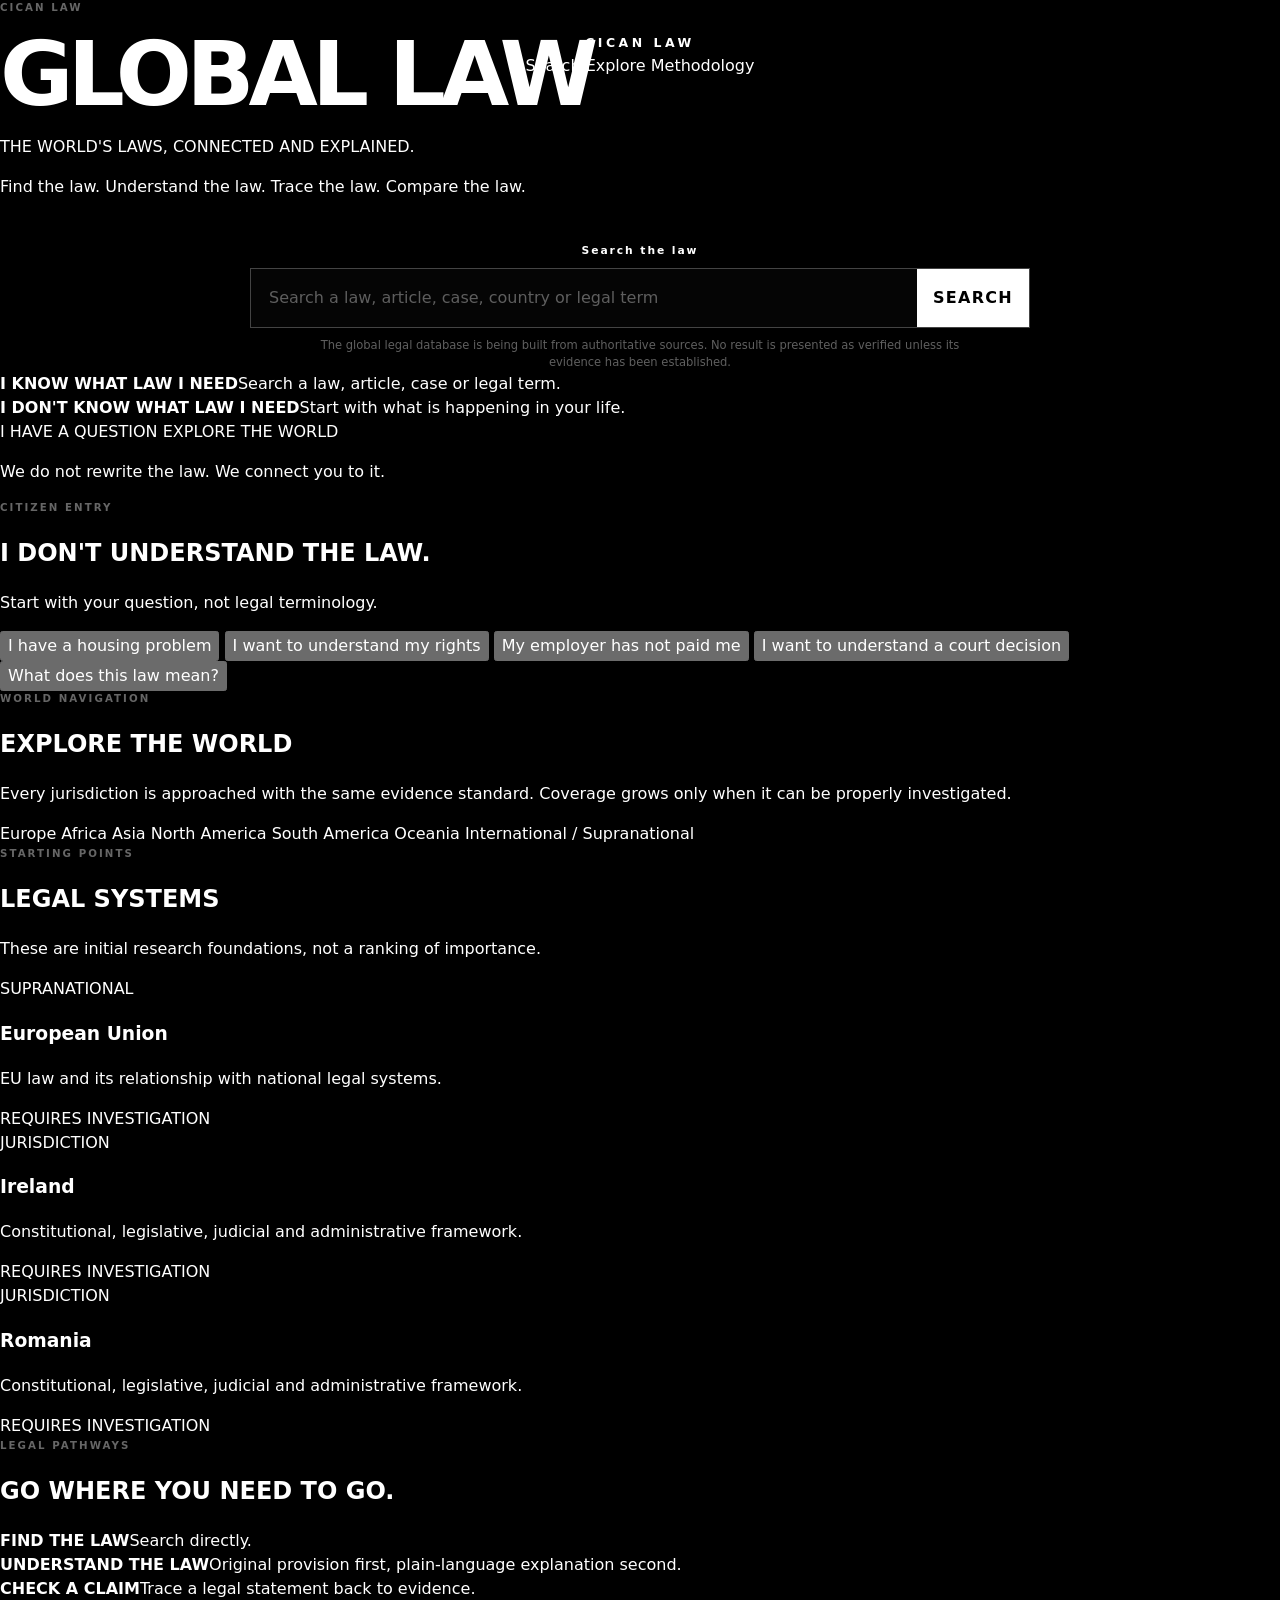
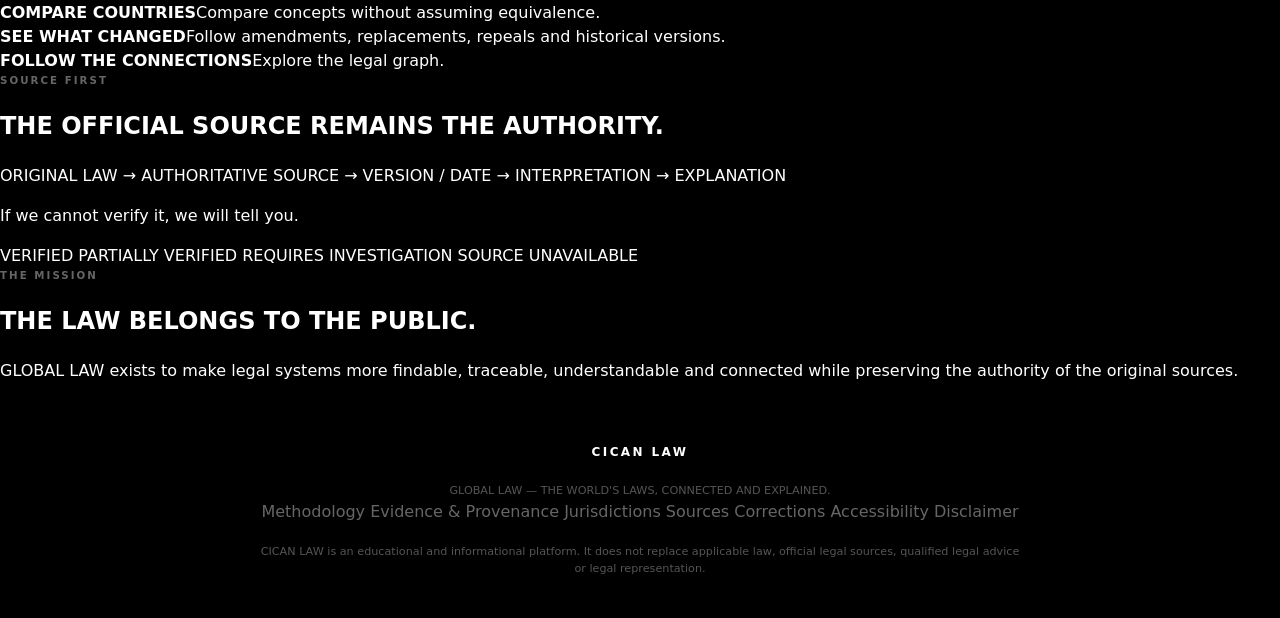
==== commit 5f27c319: "Restore original CICAN LAW landing page" ====
--- a/index.html
+++ b/index.html
@@ -3,104 +3,139 @@
 <head>
   <meta charset="utf-8">
   <meta name="viewport" content="width=device-width, initial-scale=1">
+  <meta name="description" content="CICAN LAW — GLOBAL LAW. The world's laws, connected and explained.">
+  <meta name="theme-color" content="#000000">
   <title>CICAN LAW — GLOBAL LAW</title>
-  <meta name="description" content="CICAN LAW — GLOBAL LAW. Find, understand, trace and compare the world's laws through authoritative legal sources.">
-  <meta name="robots" content="index, follow, max-image-preview:large">
-  <meta name="theme-color" content="#000000">
-  <link rel="canonical" href="https://cicangeorgealin.github.io/cican-law/">
-  <meta property="og:title" content="CICAN LAW — GLOBAL LAW">
-  <meta property="og:description" content="The world's laws, connected and explained.">
-  <meta property="og:type" content="website">
-  <meta property="og:url" content="https://cicangeorgealin.github.io/cican-law/">
-  <script type="application/ld+json">
-  {
-    "@context":"https://schema.org",
-    "@type":"WebSite",
-    "name":"CICAN LAW",
-    "alternateName":"GLOBAL LAW",
-    "url":"https://cicangeorgealin.github.io/cican-law/",
-    "description":"The world's laws, connected and explained.",
-    "inLanguage":"en"
-  }
-  </script>
   <link rel="stylesheet" href="./website/styles.css">
 </head>
 <body>
-  <a class="skip-link" href="#main">Skip to content</a>
-
   <header class="site-header">
     <a class="brand" href="./" aria-label="CICAN LAW home">CICAN LAW</a>
+    <nav aria-label="Primary navigation">
+      <a href="#search">Search</a>
+      <a href="#world">Explore</a>
+      <a href="#method">Methodology</a>
+    </nav>
   </header>
 
-  <main id="main">
-    <section class="landing" aria-labelledby="page-title">
-      <div class="landing-inner">
-        <div class="brand-lockup">
-          <p class="brand-name">CICAN LAW</p>
-          <p class="brand-sub">GLOBAL LAW</p>
+  <main>
+    <section class="hero" aria-labelledby="hero-title">
+      <p class="eyebrow">CICAN LAW</p>
+      <h1 id="hero-title">GLOBAL LAW</h1>
+      <p class="hero-subtitle">THE WORLD'S LAWS, CONNECTED AND EXPLAINED.</p>
+      <p class="hero-copy">Find the law. Understand the law. Trace the law. Compare the law.</p>
+
+      <form id="search" class="search-console" role="search">
+        <label for="law-search">Search the law</label>
+        <div class="search-row">
+          <input id="law-search" name="q" type="search" autocomplete="off"
+            placeholder="Search a law, article, case, country or legal term"
+            aria-describedby="search-note">
+          <button type="submit">SEARCH</button>
         </div>
+        <p id="search-note" class="search-note">The global legal database is being built from authoritative sources. No result is presented as verified unless its evidence has been established.</p>
+      </form>
 
-        <h1 id="page-title">THE WORLD'S LAWS,<br><span>CONNECTED AND EXPLAINED.</span></h1>
-        <p class="intro">Find the law. Understand the law. Trace the law. Compare the law.</p>
+      <div class="entry-modes" aria-label="Choose how to begin">
+        <div><strong>I KNOW WHAT LAW I NEED</strong><span>Search a law, article, case or legal term.</span></div>
+        <div><strong>I DON'T KNOW WHAT LAW I NEED</strong><span>Start with what is happening in your life.</span></div>
+      </div>
 
-        <form id="search" class="search-console" role="search">
-          <label for="law-search">SEARCH THE LAW</label>
-          <div class="search-row">
-            <input id="law-search" name="q" type="search" autocomplete="off" placeholder="Search a law, article, case or legal term…" aria-describedby="search-note">
-            <button type="submit">SEARCH</button>
-          </div>
-          <p id="search-note" class="search-note">The legal archive is being built source-first. Verified law will always be traceable to its authoritative source.</p>
-          <p id="search-result" class="search-result" role="status" aria-live="polite"></p>
-        </form>
+      <div class="hero-actions">
+        <a class="button button-primary" href="#question">I HAVE A QUESTION</a>
+        <a class="button" href="#world">EXPLORE THE WORLD</a>
+      </div>
 
-        <div class="tools" aria-label="CICAN LAW tools">
-          <a class="tool" href="#search" data-tool="search">
-            <span>01</span>
-            <strong>SEARCH THE LAW</strong>
-            <small>Find a legal provision, case, institution or term.</small>
-          </a>
-          <a class="tool" href="#search" data-tool="question">
-            <span>02</span>
-            <strong>START WITH A QUESTION</strong>
-            <small>Begin with a real-life situation instead of legal terminology.</small>
-          </a>
-          <a class="tool" href="#principles">
-            <span>03</span>
-            <strong>EXPLORE GLOBAL LAW</strong>
-            <small>Navigate jurisdictions, legal systems and international law.</small>
-          </a>
-          <a class="tool" href="#principles">
-            <span>04</span>
-            <strong>UNDERSTAND THE SOURCE</strong>
-            <small>See where the law comes from and what remains uncertain.</small>
-          </a>
-        </div>
+      <p class="trust-line">We do not rewrite the law. We connect you to it.</p>
+    </section>
 
-        <p class="trust">ORIGINAL SOURCES &nbsp;·&nbsp; EVIDENCE &nbsp;·&nbsp; TRANSPARENT UNCERTAINTY</p>
+    <section id="question" class="section question-section" aria-labelledby="question-title">
+      <p class="eyebrow">CITIZEN ENTRY</p>
+      <h2 id="question-title">I DON'T UNDERSTAND THE LAW.</h2>
+      <p>Start with your question, not legal terminology.</p>
+      <div class="question-grid">
+        <button class="question-card" data-query="I have a housing problem">I have a housing problem</button>
+        <button class="question-card" data-query="I want to understand my rights">I want to understand my rights</button>
+        <button class="question-card" data-query="My employer has not paid me">My employer has not paid me</button>
+        <button class="question-card" data-query="I want to understand a court decision">I want to understand a court decision</button>
+        <button class="question-card" data-query="What does this law mean?">What does this law mean?</button>
       </div>
     </section>
 
-    <section id="principles" class="principles" aria-labelledby="principles-title">
-      <div class="principles-inner">
-        <p class="eyebrow">THE FOUNDATION</p>
-        <h2 id="principles-title">THE LAW REMAINS THE AUTHORITY.</h2>
-        <p>We do not rewrite the law. We connect people to the original source, its status, its history, its interpretation and its relationships with other legal rules.</p>
-        <div class="principle-list">
-          <span>SOURCE FIRST</span>
-          <span>JURISDICTION AWARE</span>
-          <span>DATE AWARE</span>
-          <span>LAW ≠ COMMENTARY</span>
-          <span>NO FALSE EQUIVALENCE</span>
-          <span>UNCERTAINTY VISIBLE</span>
-        </div>
+    <section id="world" class="section" aria-labelledby="world-title">
+      <p class="eyebrow">WORLD NAVIGATION</p>
+      <h2 id="world-title">EXPLORE THE WORLD</h2>
+      <p>Every jurisdiction is approached with the same evidence standard. Coverage grows only when it can be properly investigated.</p>
+      <div class="world-grid">
+        <a href="#systems">Europe</a>
+        <a href="#systems">Africa</a>
+        <a href="#systems">Asia</a>
+        <a href="#systems">North America</a>
+        <a href="#systems">South America</a>
+        <a href="#systems">Oceania</a>
+        <a href="#systems">International / Supranational</a>
       </div>
+    </section>
+
+    <section id="systems" class="section" aria-labelledby="systems-title">
+      <p class="eyebrow">STARTING POINTS</p>
+      <h2 id="systems-title">LEGAL SYSTEMS</h2>
+      <p>These are initial research foundations, not a ranking of importance.</p>
+      <div class="system-grid">
+        <article><span>SUPRANATIONAL</span><h3>European Union</h3><p>EU law and its relationship with national legal systems.</p><span class="status">REQUIRES INVESTIGATION</span></article>
+        <article><span>JURISDICTION</span><h3>Ireland</h3><p>Constitutional, legislative, judicial and administrative framework.</p><span class="status">REQUIRES INVESTIGATION</span></article>
+        <article><span>JURISDICTION</span><h3>Romania</h3><p>Constitutional, legislative, judicial and administrative framework.</p><span class="status">REQUIRES INVESTIGATION</span></article>
+      </div>
+    </section>
+
+    <section class="section pathways" aria-labelledby="pathways-title">
+      <p class="eyebrow">LEGAL PATHWAYS</p>
+      <h2 id="pathways-title">GO WHERE YOU NEED TO GO.</h2>
+      <div class="path-grid">
+        <div><b>FIND THE LAW</b><span>Search directly.</span></div>
+        <div><b>UNDERSTAND THE LAW</b><span>Original provision first, plain-language explanation second.</span></div>
+        <div><b>CHECK A CLAIM</b><span>Trace a legal statement back to evidence.</span></div>
+        <div><b>COMPARE COUNTRIES</b><span>Compare concepts without assuming equivalence.</span></div>
+        <div><b>SEE WHAT CHANGED</b><span>Follow amendments, replacements, repeals and historical versions.</span></div>
+        <div><b>FOLLOW THE CONNECTIONS</b><span>Explore the legal graph.</span></div>
+      </div>
+    </section>
+
+    <section id="method" class="section evidence" aria-labelledby="evidence-title">
+      <p class="eyebrow">SOURCE FIRST</p>
+      <h2 id="evidence-title">THE OFFICIAL SOURCE REMAINS THE AUTHORITY.</h2>
+      <p class="evidence-chain">ORIGINAL LAW <span>→</span> AUTHORITATIVE SOURCE <span>→</span> VERSION / DATE <span>→</span> INTERPRETATION <span>→</span> EXPLANATION</p>
+      <p class="large-note">If we cannot verify it, we will tell you.</p>
+      <div class="status-grid">
+        <span>VERIFIED</span>
+        <span>PARTIALLY VERIFIED</span>
+        <span>REQUIRES INVESTIGATION</span>
+        <span>SOURCE UNAVAILABLE</span>
+      </div>
+    </section>
+
+    <section class="section mission" aria-labelledby="mission-title">
+      <p class="eyebrow">THE MISSION</p>
+      <h2 id="mission-title">THE LAW BELONGS TO THE PUBLIC.</h2>
+      <p>GLOBAL LAW exists to make legal systems more findable, traceable, understandable and connected while preserving the authority of the original sources.</p>
     </section>
   </main>
 
   <footer class="site-footer">
-    <strong>CICAN LAW</strong>
-    <span>GLOBAL LAW</span>
-    <p>CICAN LAW is an educational and informational platform. It does not replace applicable law, official legal sources, qualified legal advice or legal representation.</p>
+    <div>
+      <strong>CICAN LAW</strong>
+      <p>GLOBAL LAW — THE WORLD'S LAWS, CONNECTED AND EXPLAINED.</p>
+    </div>
+    <nav aria-label="Footer navigation">
+      <a href="#method">Methodology</a>
+      <a href="#method">Evidence &amp; Provenance</a>
+      <a href="#world">Jurisdictions</a>
+      <a href="#method">Sources</a>
+      <a href="#method">Corrections</a>
+      <a href="#method">Accessibility</a>
+      <a href="#method">Disclaimer</a>
+    </nav>
+    <p class="disclaimer">CICAN LAW is an educational and informational platform. It does not replace applicable law, official legal sources, qualified legal advice or legal representation.</p>
   </footer>
 
   <script src="./website/app.js"></script>
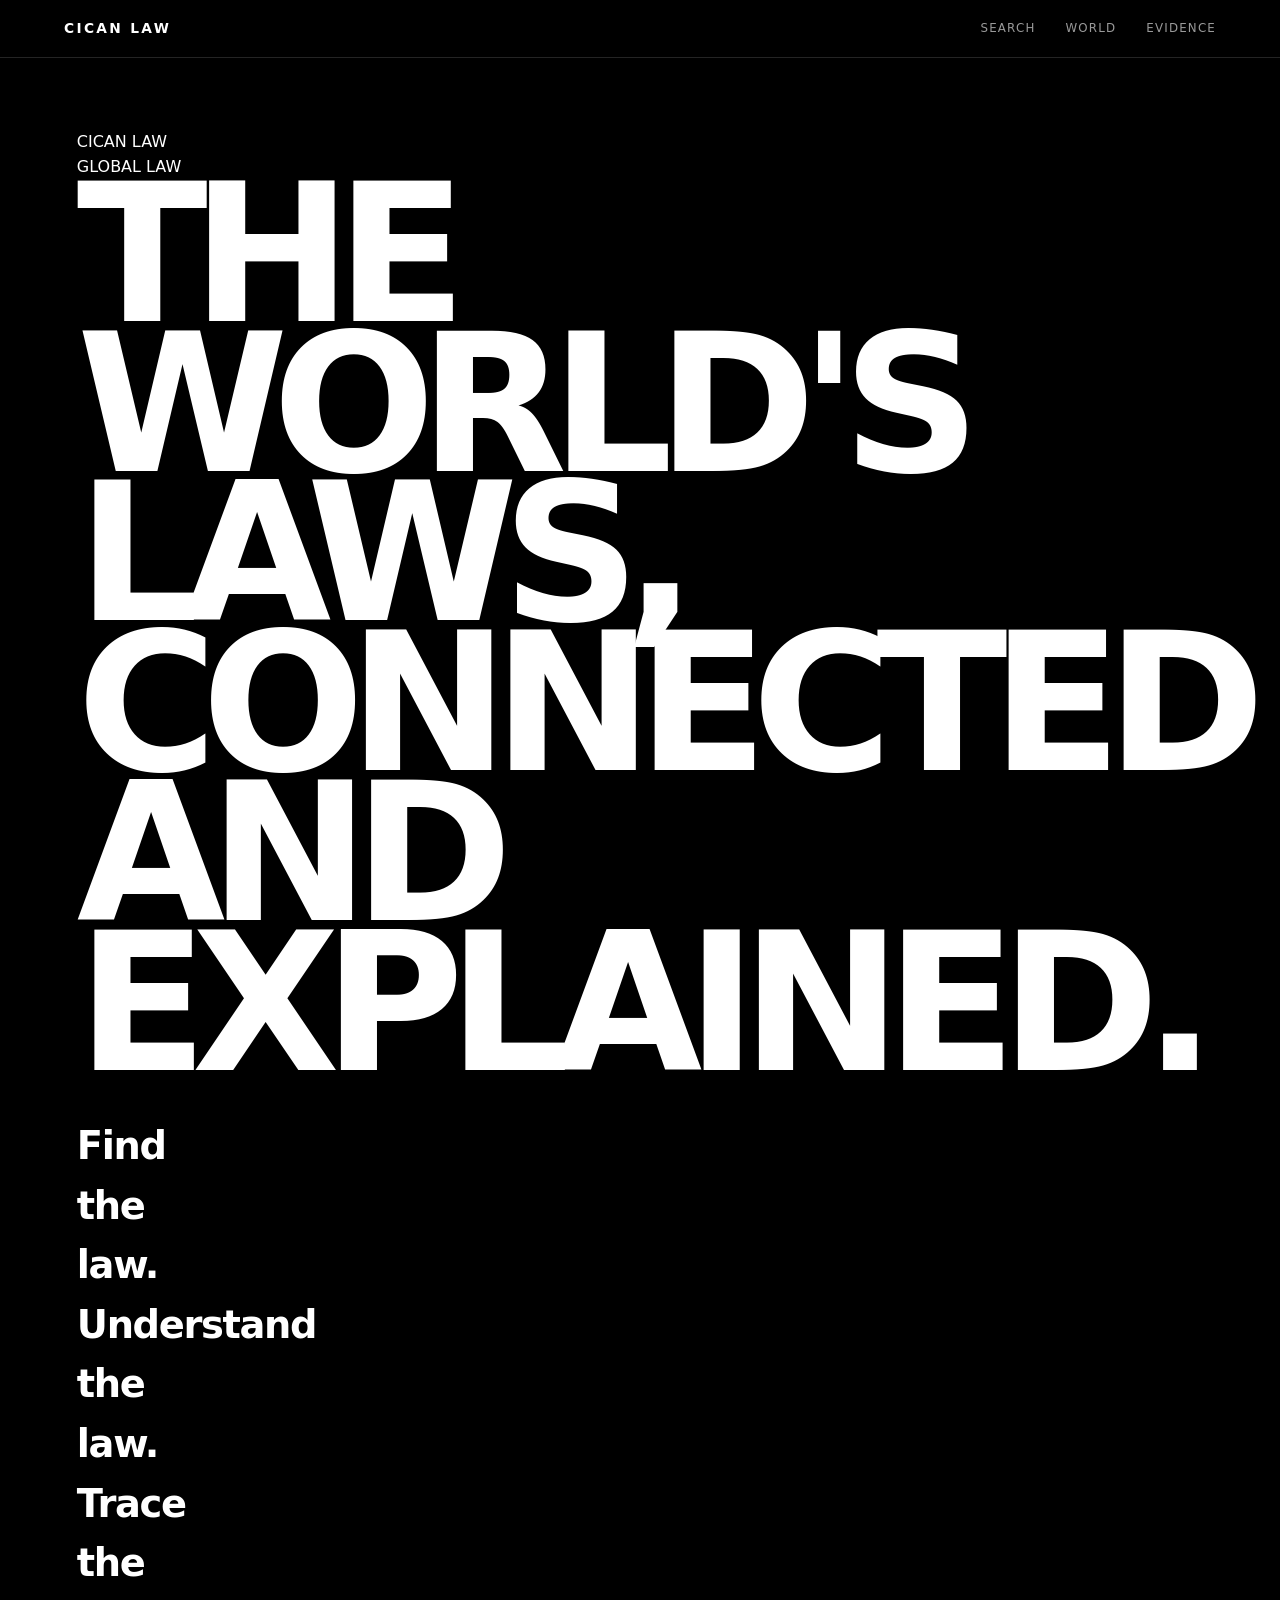
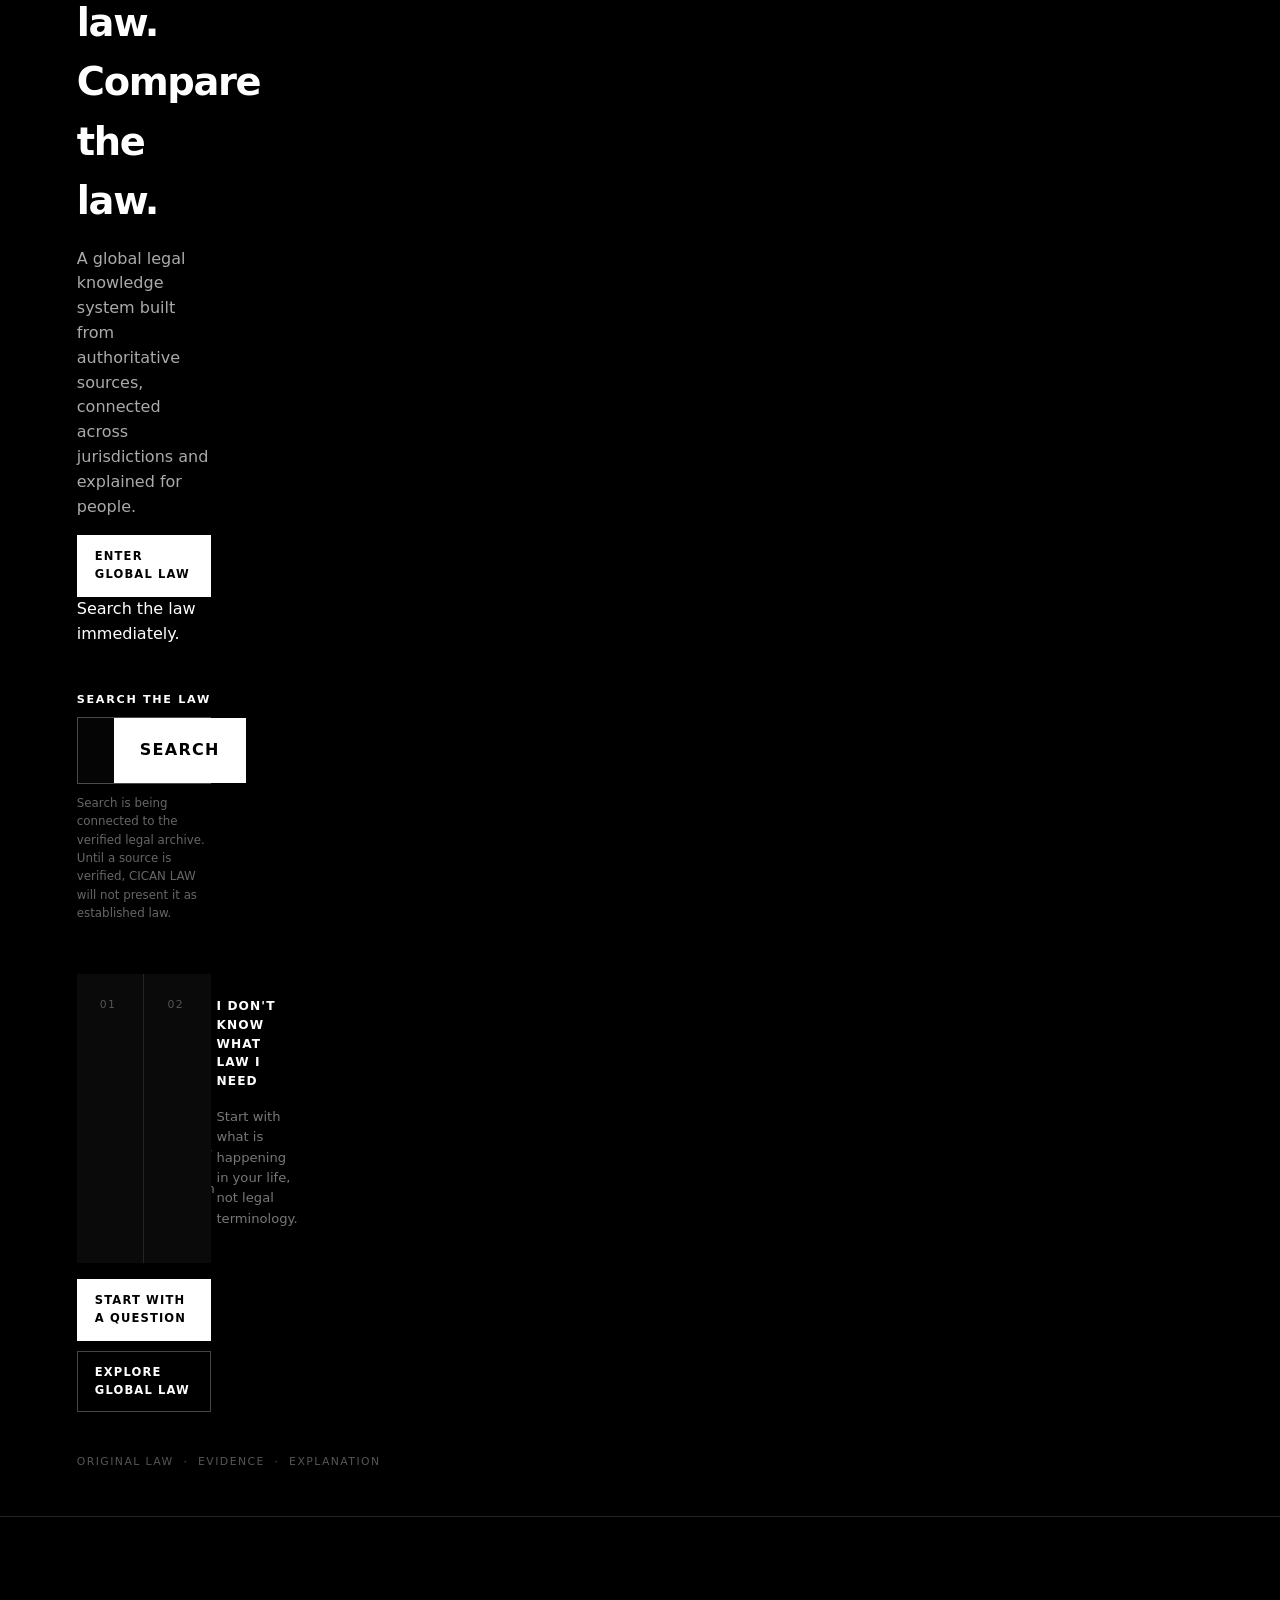
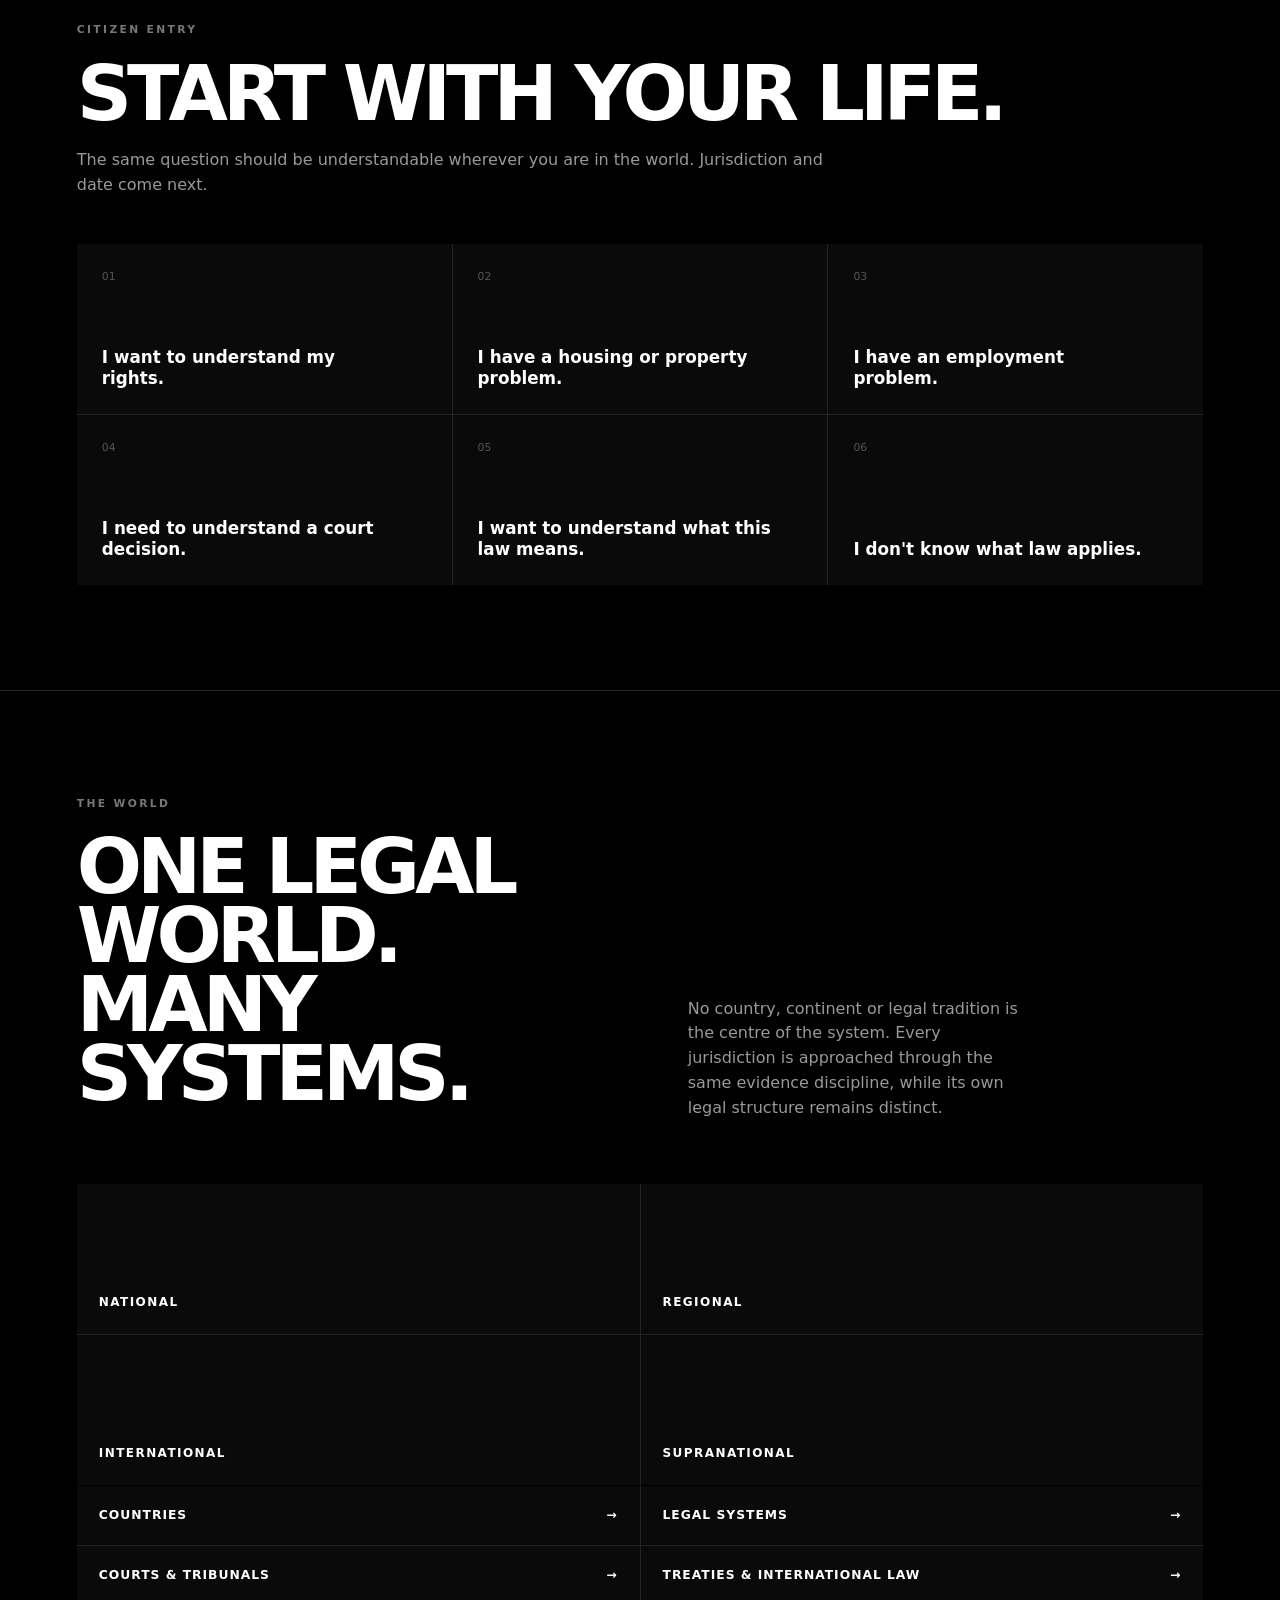
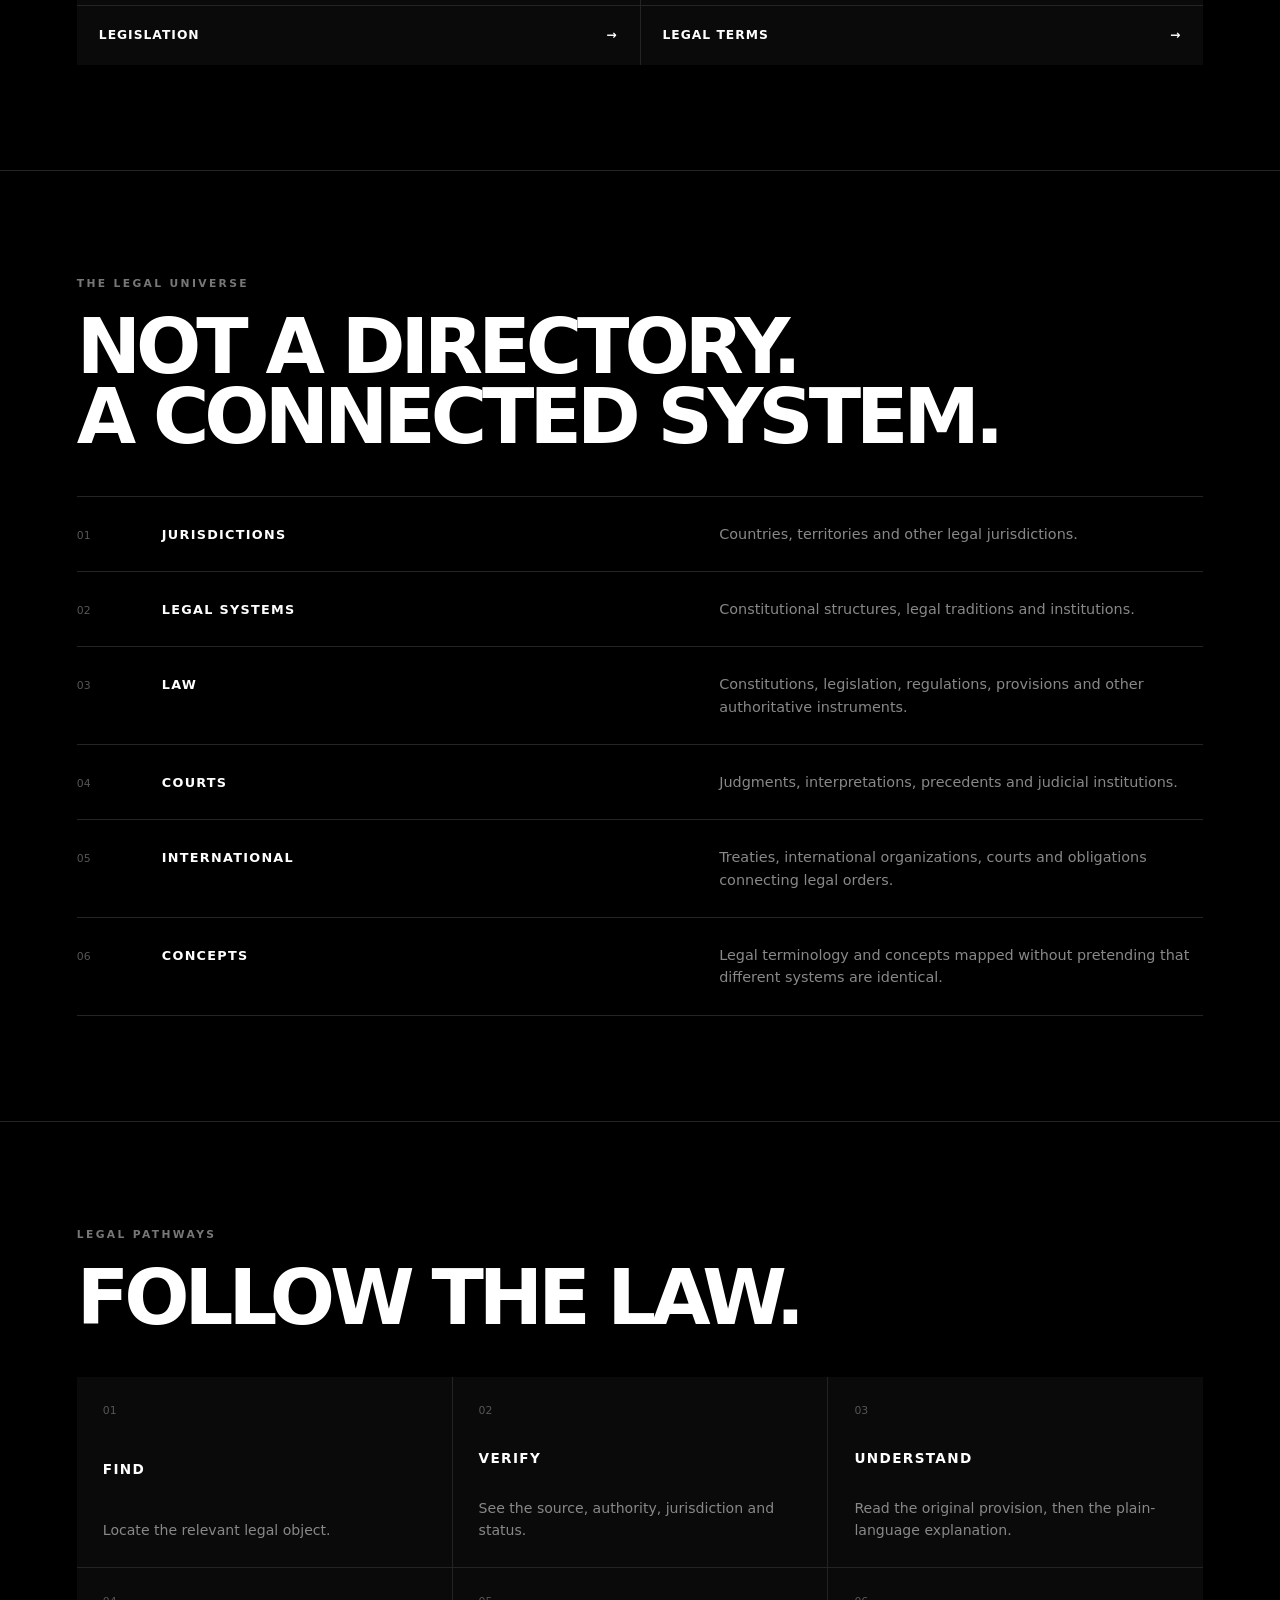
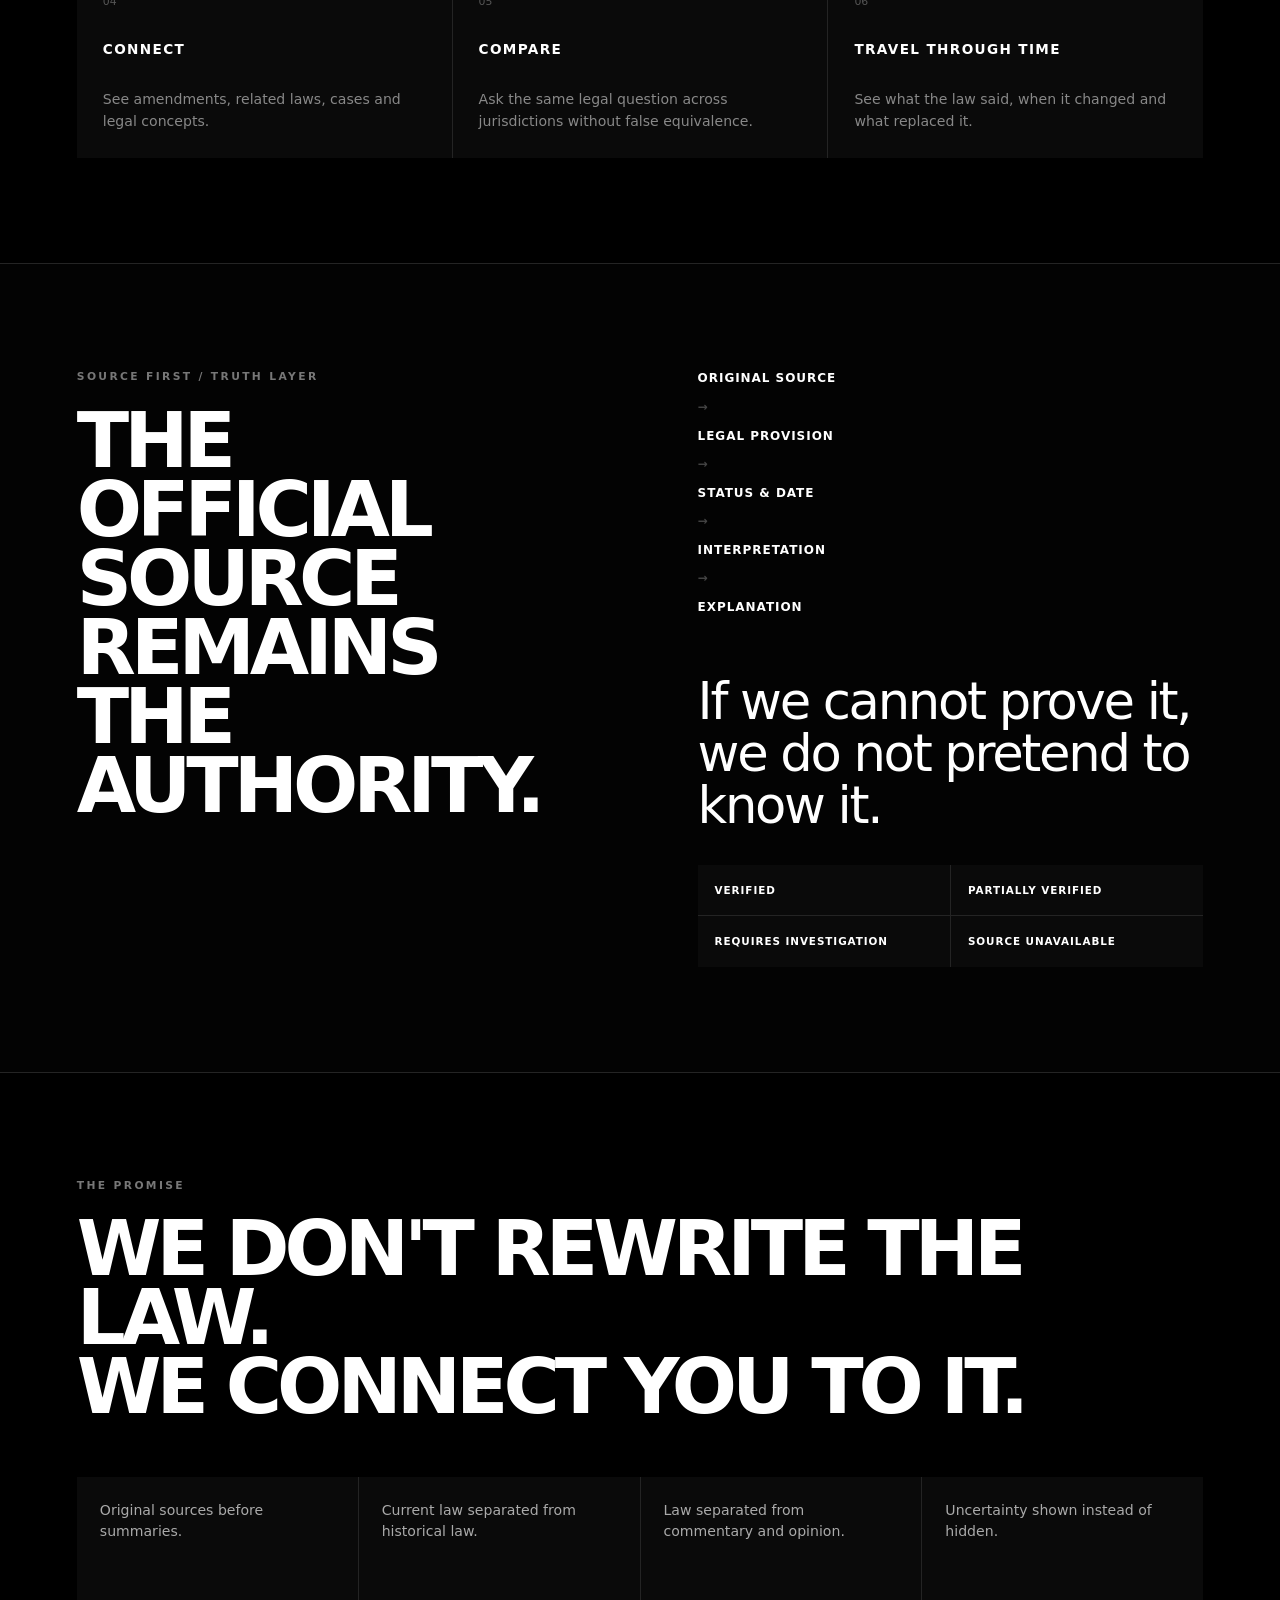
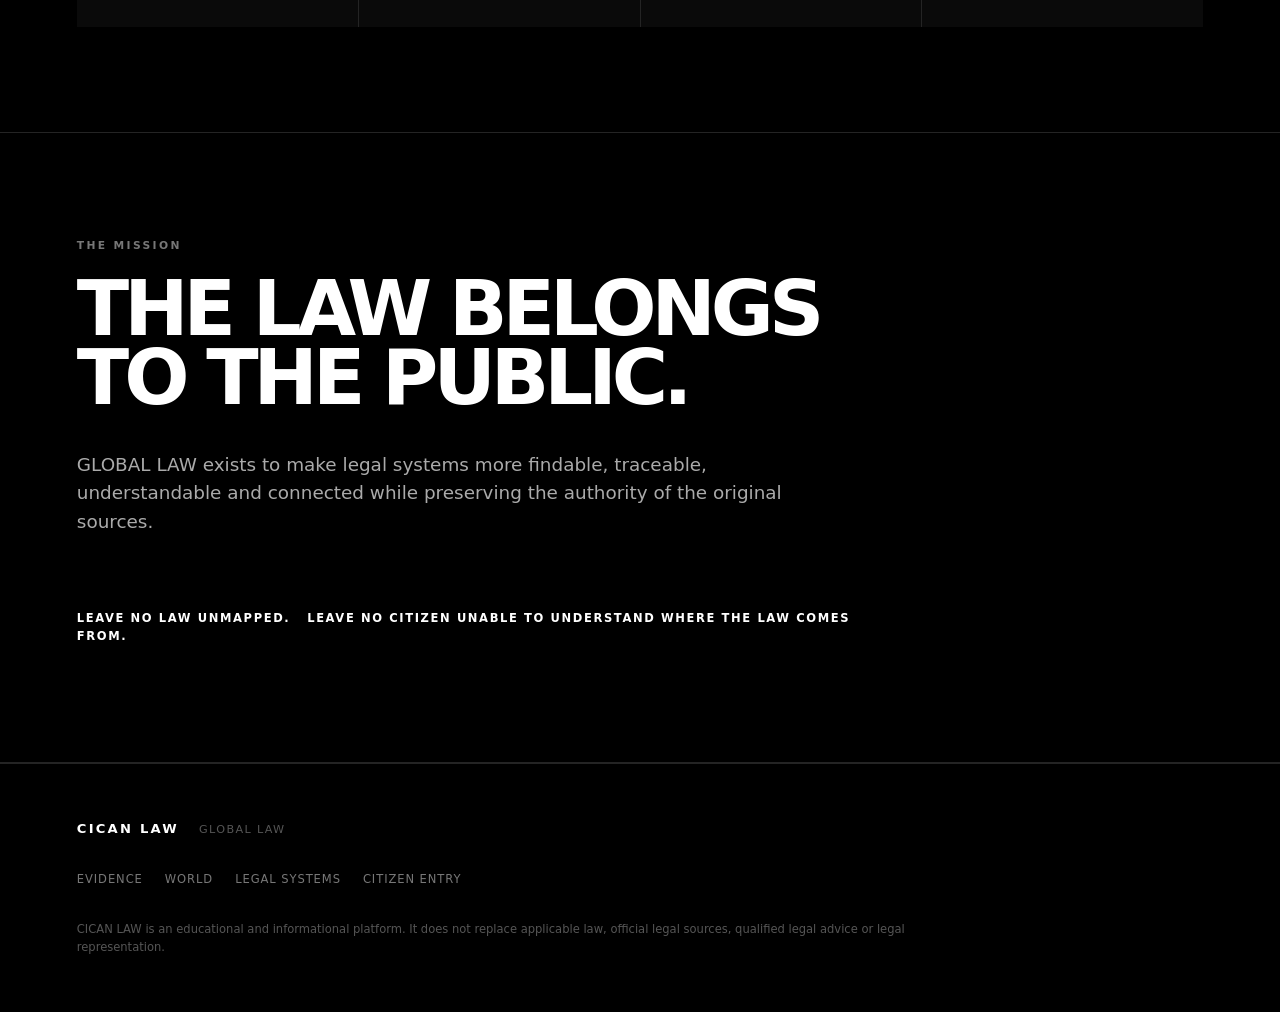
==== commit 691338f7: "Restore original CICAN LAW black-and-white landing page" ====
--- a/index.html
+++ b/index.html
@@ -5,139 +5,187 @@
   <meta name="viewport" content="width=device-width, initial-scale=1">
   <meta name="description" content="CICAN LAW — GLOBAL LAW. The world's laws, connected and explained.">
   <meta name="theme-color" content="#000000">
+  <meta property="og:title" content="CICAN LAW — GLOBAL LAW">
+  <meta property="og:description" content="The world's laws, connected and explained.">
+  <meta property="og:type" content="website">
   <title>CICAN LAW — GLOBAL LAW</title>
   <link rel="stylesheet" href="./website/styles.css">
 </head>
 <body>
+  <a class="skip-link" href="#main">Skip to content</a>
+
   <header class="site-header">
     <a class="brand" href="./" aria-label="CICAN LAW home">CICAN LAW</a>
     <nav aria-label="Primary navigation">
       <a href="#search">Search</a>
-      <a href="#world">Explore</a>
-      <a href="#method">Methodology</a>
+      <a href="#world">World</a>
+      <a href="#method">Evidence</a>
     </nav>
   </header>
 
-  <main>
+  <main id="main">
     <section class="hero" aria-labelledby="hero-title">
-      <p class="eyebrow">CICAN LAW</p>
-      <h1 id="hero-title">GLOBAL LAW</h1>
-      <p class="hero-subtitle">THE WORLD'S LAWS, CONNECTED AND EXPLAINED.</p>
-      <p class="hero-copy">Find the law. Understand the law. Trace the law. Compare the law.</p>
+      <div class="hero-grid">
+        <div class="hero-content">
+          <div class="brand-lockup">
+            <div class="hero-brand">CICAN LAW</div>
+            <div class="brand-rule" aria-hidden="true"></div>
+            <div class="hero-global">GLOBAL LAW</div>
+          </div>
+          <h1 id="hero-title">THE WORLD'S LAWS,<br><span>CONNECTED AND EXPLAINED.</span></h1>
+          <p class="hero-subtitle">Find the law. Understand the law. Trace the law. Compare the law.</p>
+          <p class="hero-copy">A global legal knowledge system built from authoritative sources, connected across jurisdictions and explained for people.</p>
 
-      <form id="search" class="search-console" role="search">
-        <label for="law-search">Search the law</label>
-        <div class="search-row">
-          <input id="law-search" name="q" type="search" autocomplete="off"
-            placeholder="Search a law, article, case, country or legal term"
-            aria-describedby="search-note">
-          <button type="submit">SEARCH</button>
+          <div class="hero-entry">
+            <a class="button button-primary" href="#search">ENTER GLOBAL LAW</a>
+            <span>Search the law immediately.</span>
+          </div>
+
+          <form id="search" class="search-console" role="search">
+            <label for="law-search">Search the law</label>
+            <div class="search-row">
+              <input id="law-search" name="q" type="search" autocomplete="off" placeholder="Law, article, case, legal term, institution…" aria-describedby="search-note">
+              <button type="submit">SEARCH</button>
+            </div>
+            <p id="search-note" class="search-note">Search is being connected to the verified legal archive. Until a source is verified, CICAN LAW will not present it as established law.</p>
+            <p id="search-result" class="search-result" role="status" aria-live="polite"></p>
+          </form>
+
+          <div class="entry-modes" aria-label="Choose how to begin">
+            <button class="entry-card" data-entry="search">
+              <span class="entry-number">01</span>
+              <strong>I KNOW WHAT LAW I NEED</strong>
+              <span>Search directly by law, provision, case, institution or legal term.</span>
+            </button>
+            <button class="entry-card" data-entry="question">
+              <span class="entry-number">02</span>
+              <strong>I DON'T KNOW WHAT LAW I NEED</strong>
+              <span>Start with what is happening in your life, not legal terminology.</span>
+            </button>
+          </div>
+
+          <div class="hero-actions">
+            <a class="button button-primary" href="#question">START WITH A QUESTION</a>
+            <a class="button" href="#world">EXPLORE GLOBAL LAW</a>
+          </div>
         </div>
-        <p id="search-note" class="search-note">The global legal database is being built from authoritative sources. No result is presented as verified unless its evidence has been established.</p>
-      </form>
-
-      <div class="entry-modes" aria-label="Choose how to begin">
-        <div><strong>I KNOW WHAT LAW I NEED</strong><span>Search a law, article, case or legal term.</span></div>
-        <div><strong>I DON'T KNOW WHAT LAW I NEED</strong><span>Start with what is happening in your life.</span></div>
       </div>
-
-      <div class="hero-actions">
-        <a class="button button-primary" href="#question">I HAVE A QUESTION</a>
-        <a class="button" href="#world">EXPLORE THE WORLD</a>
-      </div>
-
-      <p class="trust-line">We do not rewrite the law. We connect you to it.</p>
+      <p class="trust-line">ORIGINAL LAW &nbsp;·&nbsp; EVIDENCE &nbsp;·&nbsp; EXPLANATION</p>
     </section>
 
     <section id="question" class="section question-section" aria-labelledby="question-title">
-      <p class="eyebrow">CITIZEN ENTRY</p>
-      <h2 id="question-title">I DON'T UNDERSTAND THE LAW.</h2>
-      <p>Start with your question, not legal terminology.</p>
+      <div class="section-heading">
+        <p class="eyebrow">CITIZEN ENTRY</p>
+        <h2 id="question-title">START WITH YOUR LIFE.</h2>
+        <p>The same question should be understandable wherever you are in the world. Jurisdiction and date come next.</p>
+      </div>
       <div class="question-grid">
-        <button class="question-card" data-query="I have a housing problem">I have a housing problem</button>
-        <button class="question-card" data-query="I want to understand my rights">I want to understand my rights</button>
-        <button class="question-card" data-query="My employer has not paid me">My employer has not paid me</button>
-        <button class="question-card" data-query="I want to understand a court decision">I want to understand a court decision</button>
-        <button class="question-card" data-query="What does this law mean?">What does this law mean?</button>
+        <button class="question-card" data-query="I want to understand my rights"><span>01</span><strong>I want to understand my rights.</strong></button>
+        <button class="question-card" data-query="I have a housing or property problem"><span>02</span><strong>I have a housing or property problem.</strong></button>
+        <button class="question-card" data-query="I have an employment problem"><span>03</span><strong>I have an employment problem.</strong></button>
+        <button class="question-card" data-query="I need to understand a court decision"><span>04</span><strong>I need to understand a court decision.</strong></button>
+        <button class="question-card" data-query="I want to understand what this law means"><span>05</span><strong>I want to understand what this law means.</strong></button>
+        <button class="question-card" data-query="I need to know what law applies to my situation"><span>06</span><strong>I don't know what law applies.</strong></button>
       </div>
     </section>
 
-    <section id="world" class="section" aria-labelledby="world-title">
-      <p class="eyebrow">WORLD NAVIGATION</p>
-      <h2 id="world-title">EXPLORE THE WORLD</h2>
-      <p>Every jurisdiction is approached with the same evidence standard. Coverage grows only when it can be properly investigated.</p>
-      <div class="world-grid">
-        <a href="#systems">Europe</a>
-        <a href="#systems">Africa</a>
-        <a href="#systems">Asia</a>
-        <a href="#systems">North America</a>
-        <a href="#systems">South America</a>
-        <a href="#systems">Oceania</a>
-        <a href="#systems">International / Supranational</a>
+    <section id="world" class="section world-section" aria-labelledby="world-title">
+      <div class="section-heading split-heading">
+        <div>
+          <p class="eyebrow">THE WORLD</p>
+          <h2 id="world-title">ONE LEGAL WORLD.<br>MANY SYSTEMS.</h2>
+        </div>
+        <p>No country, continent or legal tradition is the centre of the system. Every jurisdiction is approached through the same evidence discipline, while its own legal structure remains distinct.</p>
+      </div>
+      <div class="world-map" aria-label="Global legal navigation">
+        <div class="world-axis">NATIONAL</div>
+        <div class="world-axis">REGIONAL</div>
+        <div class="world-axis">INTERNATIONAL</div>
+        <div class="world-axis">SUPRANATIONAL</div>
+      </div>
+      <div class="world-links">
+        <a href="#legal-systems">COUNTRIES <span>→</span></a>
+        <a href="#legal-systems">LEGAL SYSTEMS <span>→</span></a>
+        <a href="#legal-systems">COURTS &amp; TRIBUNALS <span>→</span></a>
+        <a href="#legal-systems">TREATIES &amp; INTERNATIONAL LAW <span>→</span></a>
+        <a href="#legal-systems">LEGISLATION <span>→</span></a>
+        <a href="#legal-systems">LEGAL TERMS <span>→</span></a>
       </div>
     </section>
 
-    <section id="systems" class="section" aria-labelledby="systems-title">
-      <p class="eyebrow">STARTING POINTS</p>
-      <h2 id="systems-title">LEGAL SYSTEMS</h2>
-      <p>These are initial research foundations, not a ranking of importance.</p>
-      <div class="system-grid">
-        <article><span>SUPRANATIONAL</span><h3>European Union</h3><p>EU law and its relationship with national legal systems.</p><span class="status">REQUIRES INVESTIGATION</span></article>
-        <article><span>JURISDICTION</span><h3>Ireland</h3><p>Constitutional, legislative, judicial and administrative framework.</p><span class="status">REQUIRES INVESTIGATION</span></article>
-        <article><span>JURISDICTION</span><h3>Romania</h3><p>Constitutional, legislative, judicial and administrative framework.</p><span class="status">REQUIRES INVESTIGATION</span></article>
+    <section id="legal-systems" class="section systems-section" aria-labelledby="systems-title">
+      <p class="eyebrow">THE LEGAL UNIVERSE</p>
+      <h2 id="systems-title">NOT A DIRECTORY.<br>A CONNECTED SYSTEM.</h2>
+      <div class="system-list">
+        <div class="system-row"><span>01</span><strong>JURISDICTIONS</strong><p>Countries, territories and other legal jurisdictions.</p></div>
+        <div class="system-row"><span>02</span><strong>LEGAL SYSTEMS</strong><p>Constitutional structures, legal traditions and institutions.</p></div>
+        <div class="system-row"><span>03</span><strong>LAW</strong><p>Constitutions, legislation, regulations, provisions and other authoritative instruments.</p></div>
+        <div class="system-row"><span>04</span><strong>COURTS</strong><p>Judgments, interpretations, precedents and judicial institutions.</p></div>
+        <div class="system-row"><span>05</span><strong>INTERNATIONAL</strong><p>Treaties, international organizations, courts and obligations connecting legal orders.</p></div>
+        <div class="system-row"><span>06</span><strong>CONCEPTS</strong><p>Legal terminology and concepts mapped without pretending that different systems are identical.</p></div>
       </div>
     </section>
 
     <section class="section pathways" aria-labelledby="pathways-title">
-      <p class="eyebrow">LEGAL PATHWAYS</p>
-      <h2 id="pathways-title">GO WHERE YOU NEED TO GO.</h2>
+      <div class="section-heading">
+        <p class="eyebrow">LEGAL PATHWAYS</p>
+        <h2 id="pathways-title">FOLLOW THE LAW.</h2>
+      </div>
       <div class="path-grid">
-        <div><b>FIND THE LAW</b><span>Search directly.</span></div>
-        <div><b>UNDERSTAND THE LAW</b><span>Original provision first, plain-language explanation second.</span></div>
-        <div><b>CHECK A CLAIM</b><span>Trace a legal statement back to evidence.</span></div>
-        <div><b>COMPARE COUNTRIES</b><span>Compare concepts without assuming equivalence.</span></div>
-        <div><b>SEE WHAT CHANGED</b><span>Follow amendments, replacements, repeals and historical versions.</span></div>
-        <div><b>FOLLOW THE CONNECTIONS</b><span>Explore the legal graph.</span></div>
+        <div><span>01</span><b>FIND</b><p>Locate the relevant legal object.</p></div>
+        <div><span>02</span><b>VERIFY</b><p>See the source, authority, jurisdiction and status.</p></div>
+        <div><span>03</span><b>UNDERSTAND</b><p>Read the original provision, then the plain-language explanation.</p></div>
+        <div><span>04</span><b>CONNECT</b><p>See amendments, related laws, cases and legal concepts.</p></div>
+        <div><span>05</span><b>COMPARE</b><p>Ask the same legal question across jurisdictions without false equivalence.</p></div>
+        <div><span>06</span><b>TRAVEL THROUGH TIME</b><p>See what the law said, when it changed and what replaced it.</p></div>
       </div>
     </section>
 
     <section id="method" class="section evidence" aria-labelledby="evidence-title">
-      <p class="eyebrow">SOURCE FIRST</p>
-      <h2 id="evidence-title">THE OFFICIAL SOURCE REMAINS THE AUTHORITY.</h2>
-      <p class="evidence-chain">ORIGINAL LAW <span>→</span> AUTHORITATIVE SOURCE <span>→</span> VERSION / DATE <span>→</span> INTERPRETATION <span>→</span> EXPLANATION</p>
-      <p class="large-note">If we cannot verify it, we will tell you.</p>
-      <div class="status-grid">
-        <span>VERIFIED</span>
-        <span>PARTIALLY VERIFIED</span>
-        <span>REQUIRES INVESTIGATION</span>
-        <span>SOURCE UNAVAILABLE</span>
+      <div class="evidence-layout">
+        <div>
+          <p class="eyebrow">SOURCE FIRST / TRUTH LAYER</p>
+          <h2 id="evidence-title">THE OFFICIAL SOURCE REMAINS THE AUTHORITY.</h2>
+        </div>
+        <div>
+          <p class="evidence-chain"><span>ORIGINAL SOURCE</span><i>→</i><span>LEGAL PROVISION</span><i>→</i><span>STATUS &amp; DATE</span><i>→</i><span>INTERPRETATION</span><i>→</i><span>EXPLANATION</span></p>
+          <p class="large-note">If we cannot prove it, we do not pretend to know it.</p>
+          <div class="status-grid">
+            <span>VERIFIED</span><span>PARTIALLY VERIFIED</span><span>REQUIRES INVESTIGATION</span><span>SOURCE UNAVAILABLE</span>
+          </div>
+        </div>
+      </div>
+    </section>
+
+    <section class="section promise" aria-labelledby="promise-title">
+      <p class="eyebrow">THE PROMISE</p>
+      <h2 id="promise-title">WE DON'T REWRITE THE LAW.<br>WE CONNECT YOU TO IT.</h2>
+      <div class="promise-grid">
+        <p>Original sources before summaries.</p>
+        <p>Current law separated from historical law.</p>
+        <p>Law separated from commentary and opinion.</p>
+        <p>Uncertainty shown instead of hidden.</p>
       </div>
     </section>
 
     <section class="section mission" aria-labelledby="mission-title">
       <p class="eyebrow">THE MISSION</p>
-      <h2 id="mission-title">THE LAW BELONGS TO THE PUBLIC.</h2>
+      <h2 id="mission-title">THE LAW BELONGS<br>TO THE PUBLIC.</h2>
       <p>GLOBAL LAW exists to make legal systems more findable, traceable, understandable and connected while preserving the authority of the original sources.</p>
+      <p class="mission-line">LEAVE NO LAW UNMAPPED. &nbsp; LEAVE NO CITIZEN UNABLE TO UNDERSTAND WHERE THE LAW COMES FROM.</p>
     </section>
   </main>
 
   <footer class="site-footer">
-    <div>
+    <div class="footer-brand">
       <strong>CICAN LAW</strong>
-      <p>GLOBAL LAW — THE WORLD'S LAWS, CONNECTED AND EXPLAINED.</p>
+      <span>GLOBAL LAW</span>
     </div>
     <nav aria-label="Footer navigation">
-      <a href="#method">Methodology</a>
-      <a href="#method">Evidence &amp; Provenance</a>
-      <a href="#world">Jurisdictions</a>
-      <a href="#method">Sources</a>
-      <a href="#method">Corrections</a>
-      <a href="#method">Accessibility</a>
-      <a href="#method">Disclaimer</a>
+      <a href="#method">Evidence</a><a href="#world">World</a><a href="#legal-systems">Legal systems</a><a href="#question">Citizen entry</a>
     </nav>
     <p class="disclaimer">CICAN LAW is an educational and informational platform. It does not replace applicable law, official legal sources, qualified legal advice or legal representation.</p>
   </footer>
-
   <script src="./website/app.js"></script>
 </body>
 </html>
--- a/website/styles.css
+++ b/website/styles.css
@@ -1,65 +1,29 @@
-:root{color-scheme:dark;--bg:#000;--fg:#fff;--muted:#999;--dim:#666;--line:#222;--panel:#080808}
+:root{color-scheme:dark;--bg:#000;--fg:#fff;--muted:#a0a0a0;--dim:#686868;--line:#242424;--soft:#0a0a0a;--soft2:#0f0f0f}
 *{box-sizing:border-box}
 html{scroll-behavior:smooth}
-body{margin:0;background:var(--bg);color:var(--fg);font-family:Inter,ui-sans-serif,system-ui,-apple-system,"Segoe UI",sans-serif;line-height:1.5}
+body{margin:0;background:var(--bg);color:var(--fg);font-family:Inter,ui-sans-serif,system-ui,-apple-system,"Segoe UI",sans-serif;line-height:1.55}
 a,button,input{font:inherit}a{color:inherit;text-decoration:none}button{color:inherit}
 :focus-visible{outline:2px solid #fff;outline-offset:4px}
 .skip-link{position:fixed;left:16px;top:-60px;z-index:100;padding:10px 14px;background:#fff;color:#000;font-weight:800}.skip-link:focus{top:16px}
-.site-header{position:absolute;top:0;left:0;right:0;z-index:10;padding:30px 5vw;text-align:center}
-.brand{font-size:.78rem;font-weight:900;letter-spacing:.28em}
-.landing{min-height:100svh;display:flex;align-items:center;justify-content:center;padding:100px 5vw 70px;border-bottom:1px solid var(--line);background:radial-gradient(circle at 50% 43%,rgba(255,255,255,.035),transparent 42%),#000}
-.landing-inner{width:min(920px,100%);margin:0 auto;text-align:center}
-.brand-lockup{margin-bottom:34px}
-.brand-name{margin:0;color:#fff;font-size:clamp(1.15rem,2.4vw,1.6rem);font-weight:900;letter-spacing:.3em}
-.brand-sub{margin:12px 0 0;color:#777;font-size:.67rem;font-weight:800;letter-spacing:.28em}
-h1{margin:0 auto;font-size:clamp(3rem,7vw,6.6rem);line-height:.98;letter-spacing:-.065em;font-weight:850}
-h1 span{display:inline-block}
-.intro{margin:28px auto 0;color:#aaa;font-size:clamp(1rem,2vw,1.25rem)}
-.search-console{width:min(780px,100%);margin:44px auto 0;text-align:left}
-.search-console label{display:block;margin-bottom:9px;text-align:center;font-size:.67rem;font-weight:850;letter-spacing:.18em}
-.search-row{display:flex;min-height:60px;border:1px solid #444;background:#050505}
-.search-row:focus-within{border-color:#fff}
-.search-row input{min-width:0;flex:1;padding:17px 18px;border:0;outline:0;background:transparent;color:#fff}
-.search-row input::placeholder{color:#5e5e5e}
-.search-row button{min-width:112px;border:0;background:#fff;color:#000;font-weight:900;letter-spacing:.08em;cursor:pointer}
-.search-row button:hover{background:#ddd}
-.search-note{margin:9px auto 0;max-width:680px;text-align:center;color:#5f5f5f;font-size:.72rem}
-.search-result{min-height:1.2em;margin:8px 0 0;text-align:center;color:#fff;font-size:.8rem}
-.tools{display:grid;grid-template-columns:repeat(4,1fr);gap:1px;margin:30px auto 0;background:var(--line);text-align:left}
-.tool{min-height:145px;padding:20px;background:var(--panel);display:flex;flex-direction:column;justify-content:space-between;transition:background .18s ease,transform .18s ease}
-.tool:hover{background:#0d0d0d;transform:translateY(-2px)}
-.tool span{color:#555;font-size:.65rem}
-.tool strong{font-size:.73rem;letter-spacing:.09em}
-.tool small{color:#777;font-size:.75rem;line-height:1.45}
-.trust{margin:30px 0 0;color:#555;font-size:.64rem;font-weight:800;letter-spacing:.14em}
-.principles{padding:90px 5vw;border-bottom:1px solid var(--line)}
-.principles-inner{width:min(1000px,100%);margin:auto;text-align:center}
-.eyebrow{margin:0 0 16px;color:#666;font-size:.64rem;font-weight:850;letter-spacing:.2em}
-.principles h2{margin:0;font-size:clamp(2.4rem,5vw,4.8rem);line-height:.95;letter-spacing:-.055em}
-.principles-inner>p:not(.eyebrow){max-width:700px;margin:24px auto 0;color:#999;font-size:1rem}
-.principle-list{display:grid;grid-template-columns:repeat(3,1fr);gap:1px;margin-top:40px;background:var(--line)}
-.principle-list span{padding:17px 10px;background:var(--panel);font-size:.65rem;font-weight:850;letter-spacing:.09em}
-.site-footer{padding:40px 5vw;text-align:center;color:#666}
-.site-footer strong{color:#fff;font-size:.75rem;letter-spacing:.2em}
-.site-footer span{margin-left:16px;font-size:.64rem;letter-spacing:.15em}
-.site-footer p{max-width:760px;margin:20px auto 0;color:#555;font-size:.7rem}
-@media(max-width:760px){.tools{grid-template-columns:repeat(2,1fr)}}
-@media(max-width:520px){
- .site-header{padding:24px 5vw}
- .landing{padding:92px 5vw 55px}
- .brand-lockup{margin-bottom:28px}
- .brand-name{font-size:1rem;letter-spacing:.23em}
- .brand-sub{font-size:.58rem;letter-spacing:.2em}
- h1{font-size:clamp(2.65rem,11vw,4.6rem);line-height:1.02}
- .intro{font-size:.95rem;line-height:1.55}
- .search-console{margin-top:34px}
- .search-row{display:block}
- .search-row input{width:100%;min-height:58px}
- .search-row button{width:100%;min-height:54px}
- .tools{grid-template-columns:1fr}
- .tool{min-height:125px}
- .trust{line-height:2}
- .principles{padding:70px 5vw}
- .principle-list{grid-template-columns:1fr}
-}
-@media(prefers-reduced-motion:reduce){html{scroll-behavior:auto}.tool{transition:none}}
+.site-header{position:sticky;top:0;z-index:20;display:flex;justify-content:space-between;align-items:center;padding:18px 5vw;border-bottom:1px solid var(--line);background:rgba(0,0,0,.92);backdrop-filter:blur(12px)}
+.brand{font-weight:850;letter-spacing:.17em;font-size:.86rem}.site-header nav{display:flex;gap:30px;color:#999;font-size:.74rem;text-transform:uppercase;letter-spacing:.1em}.site-header nav a:hover{color:#fff}
+main{max-width:1440px;margin:auto}
+.hero{min-height:calc(100vh - 65px);display:flex;flex-direction:column;justify-content:center;padding:8vh 6vw 5vh;border-bottom:1px solid var(--line)}
+.hero-grid{display:grid;grid-template-columns:minmax(70px,1fr) minmax(0,7fr);gap:4vw;align-items:end}.hero-mark{align-self:stretch;min-height:420px;border-left:1px solid #333;border-right:1px solid #111;display:flex;align-items:flex-start;justify-content:center;padding-top:8px}.hero-mark span{font-size:.72rem;letter-spacing:.2em;color:#555;writing-mode:vertical-rl}
+.hero-content{max-width:1100px}.eyebrow{margin:0 0 20px;color:#777;font-size:.67rem;font-weight:800;letter-spacing:.22em}.hero h1{margin:0;font-size:clamp(5.2rem,15vw,13rem);line-height:.78;letter-spacing:-.085em;font-weight:850}.hero-subtitle{max-width:900px;margin:38px 0 8px;font-size:clamp(1.35rem,3vw,2.55rem);font-weight:650;letter-spacing:-.035em}.hero-copy{color:#aaa;font-size:1rem}.search-console{max-width:980px;margin-top:44px}.search-console label{display:block;margin-bottom:9px;font-size:.7rem;font-weight:800;letter-spacing:.15em;text-transform:uppercase}.search-row{display:flex;border:1px solid #4a4a4a;background:#050505;transition:border-color .2s}.search-row:focus-within{border-color:#fff}.search-row input{min-width:0;flex:1;padding:20px 18px;background:transparent;color:#fff;border:0;outline:0}.search-row input::placeholder{color:#666}.search-row button{padding:0 26px;background:#fff;color:#000;border:0;font-weight:850;letter-spacing:.08em;cursor:pointer}.search-row button:hover{background:#ddd}.search-note{max-width:800px;margin:10px 0 0;color:#666;font-size:.74rem}.search-result{min-height:1.2em;margin:8px 0 0;color:#fff;font-size:.82rem}
+.entry-modes{display:grid;grid-template-columns:repeat(2,minmax(0,1fr));gap:1px;background:var(--line);max-width:980px;margin-top:28px}.entry-card{min-height:135px;padding:23px;text-align:left;border:0;background:var(--soft);display:grid;grid-template-columns:34px 1fr;grid-template-rows:auto auto;column-gap:15px;cursor:pointer}.entry-card:hover{background:var(--soft2)}.entry-number{grid-row:1/3;color:#555;font-size:.68rem;letter-spacing:.12em}.entry-card strong{font-size:.76rem;letter-spacing:.09em}.entry-card span:last-child{color:#777;font-size:.82rem;margin-top:5px}
+.hero-actions{display:flex;flex-wrap:wrap;gap:10px;margin-top:16px}.button{display:inline-block;padding:12px 17px;border:1px solid #444;font-size:.72rem;font-weight:850;letter-spacing:.1em}.button-primary{background:#fff;color:#000;border-color:#fff}.button:hover{border-color:#fff}.trust-line{margin:42px 0 0;color:#555;font-size:.68rem;letter-spacing:.13em}.trust-line span{color:#fff}
+.section{padding:105px 6vw;border-bottom:1px solid var(--line)}.section-heading{max-width:950px}.section h2{margin:0 0 20px;font-size:clamp(2.8rem,6vw,6rem);line-height:.9;letter-spacing:-.065em}.section-heading>p:not(.eyebrow),.section>p:not(.eyebrow){max-width:780px;color:#999}
+.question-grid{display:grid;grid-template-columns:repeat(3,minmax(0,1fr));gap:1px;background:var(--line);margin-top:46px}.question-card{min-height:170px;padding:25px;background:var(--soft);border:0;text-align:left;cursor:pointer;display:flex;flex-direction:column;justify-content:space-between}.question-card:hover{background:var(--soft2)}.question-card span{color:#555;font-size:.68rem}.question-card strong{max-width:300px;font-size:1.05rem;line-height:1.25}
+.split-heading{display:grid;grid-template-columns:1.2fr .8fr;gap:8vw;align-items:end}.split-heading>p{margin:0 0 8px}
+.world-map{display:grid;grid-template-columns:repeat(4,1fr);gap:1px;background:var(--line);margin-top:55px}.world-axis{min-height:150px;padding:22px;background:var(--soft);display:flex;align-items:flex-end;font-size:.75rem;font-weight:800;letter-spacing:.12em}.world-axis:nth-child(1){grid-column:span 2}.world-axis:nth-child(2){grid-column:span 2}.world-axis:nth-child(3){grid-column:span 2}.world-axis:nth-child(4){grid-column:span 2}
+.world-links{display:grid;grid-template-columns:repeat(2,1fr);margin-top:1px;background:var(--line);gap:1px}.world-links a{padding:20px 22px;background:var(--soft);font-size:.77rem;font-weight:800;letter-spacing:.08em;display:flex;justify-content:space-between}.world-links a:hover{background:var(--soft2)}
+.system-list{margin-top:45px;border-top:1px solid var(--line)}.system-row{display:grid;grid-template-columns:60px 1.1fr 1fr;gap:25px;padding:26px 0;border-bottom:1px solid var(--line);align-items:baseline}.system-row>span{color:#555;font-size:.68rem}.system-row strong{font-size:.8rem;letter-spacing:.1em}.system-row p{margin:0;color:#888;max-width:520px;font-size:.9rem}
+.path-grid{display:grid;grid-template-columns:repeat(3,1fr);gap:1px;background:var(--line);margin-top:45px}.path-grid div{min-height:190px;padding:26px;background:var(--soft);display:flex;flex-direction:column;justify-content:space-between}.path-grid span{color:#555;font-size:.68rem}.path-grid b{font-size:.85rem;letter-spacing:.1em}.path-grid p{margin:0;color:#888;font-size:.88rem}
+.evidence{background:#030303}.evidence-layout{display:grid;grid-template-columns:1fr 1fr;gap:9vw}.evidence-chain{display:flex;flex-direction:column;gap:10px;margin:0;color:#fff;font-size:.75rem;font-weight:800;letter-spacing:.08em}.evidence-chain i{font-style:normal;color:#444}.large-note{font-size:clamp(1.9rem,4vw,3.8rem);line-height:1.02;letter-spacing:-.045em;margin:58px 0 34px}.status-grid{display:grid;grid-template-columns:repeat(2,1fr);gap:1px;background:var(--line)}.status-grid span{padding:17px;background:var(--soft);font-size:.65rem;font-weight:850;letter-spacing:.09em}
+.promise h2{max-width:1100px}.promise-grid{display:grid;grid-template-columns:repeat(4,1fr);gap:1px;background:var(--line);margin-top:55px}.promise-grid p{margin:0;min-height:150px;padding:23px;background:var(--soft);font-size:.88rem;color:#aaa}
+.mission{min-height:70vh;display:flex;flex-direction:column;justify-content:center}.mission>p:not(.eyebrow){max-width:780px;font-size:1.15rem;color:#aaa}.mission-line{margin-top:55px!important;color:#fff!important;font-size:.72rem!important;font-weight:800;letter-spacing:.14em}
+.site-footer{padding:55px 6vw;color:#777;border-top:1px solid var(--line)}.footer-brand{display:flex;align-items:baseline;gap:20px}.footer-brand strong{color:#fff;letter-spacing:.17em;font-size:.82rem}.footer-brand span{font-size:.7rem;letter-spacing:.12em;color:#555}.site-footer nav{display:flex;flex-wrap:wrap;gap:22px;margin:32px 0;font-size:.72rem;text-transform:uppercase;letter-spacing:.08em}.site-footer nav a:hover{color:#fff}.disclaimer{max-width:900px;margin:0;color:#555;font-size:.72rem}
+@media(max-width:850px){.hero-grid{grid-template-columns:1fr}.hero-mark{display:none}.split-heading,.evidence-layout{grid-template-columns:1fr;gap:35px}.question-grid,.path-grid{grid-template-columns:repeat(2,1fr)}.promise-grid{grid-template-columns:repeat(2,1fr)}}
+@media(max-width:620px){.site-header{padding:16px 5vw}.site-header nav{display:none}.hero{min-height:calc(100vh - 57px);padding-top:70px}.hero h1{font-size:clamp(4.4rem,22vw,7rem)}.hero-subtitle{margin-top:30px}.search-row{display:block}.search-row button{width:100%;padding:16px}.entry-modes,.question-grid,.path-grid,.promise-grid,.world-links{grid-template-columns:1fr}.world-map{grid-template-columns:1fr 1fr}.world-axis:nth-child(n){grid-column:span 1}.world-axis{min-height:120px}.system-row{grid-template-columns:36px 1fr}.system-row p{grid-column:2}.status-grid{grid-template-columns:1fr}.section{padding:72px 5vw}.section h2{font-size:clamp(2.6rem,13vw,4.8rem)}.evidence-chain{gap:8px}.mission-line{line-height:1.8}}
+@media(prefers-reduced-motion:reduce){html{scroll-behavior:auto}}
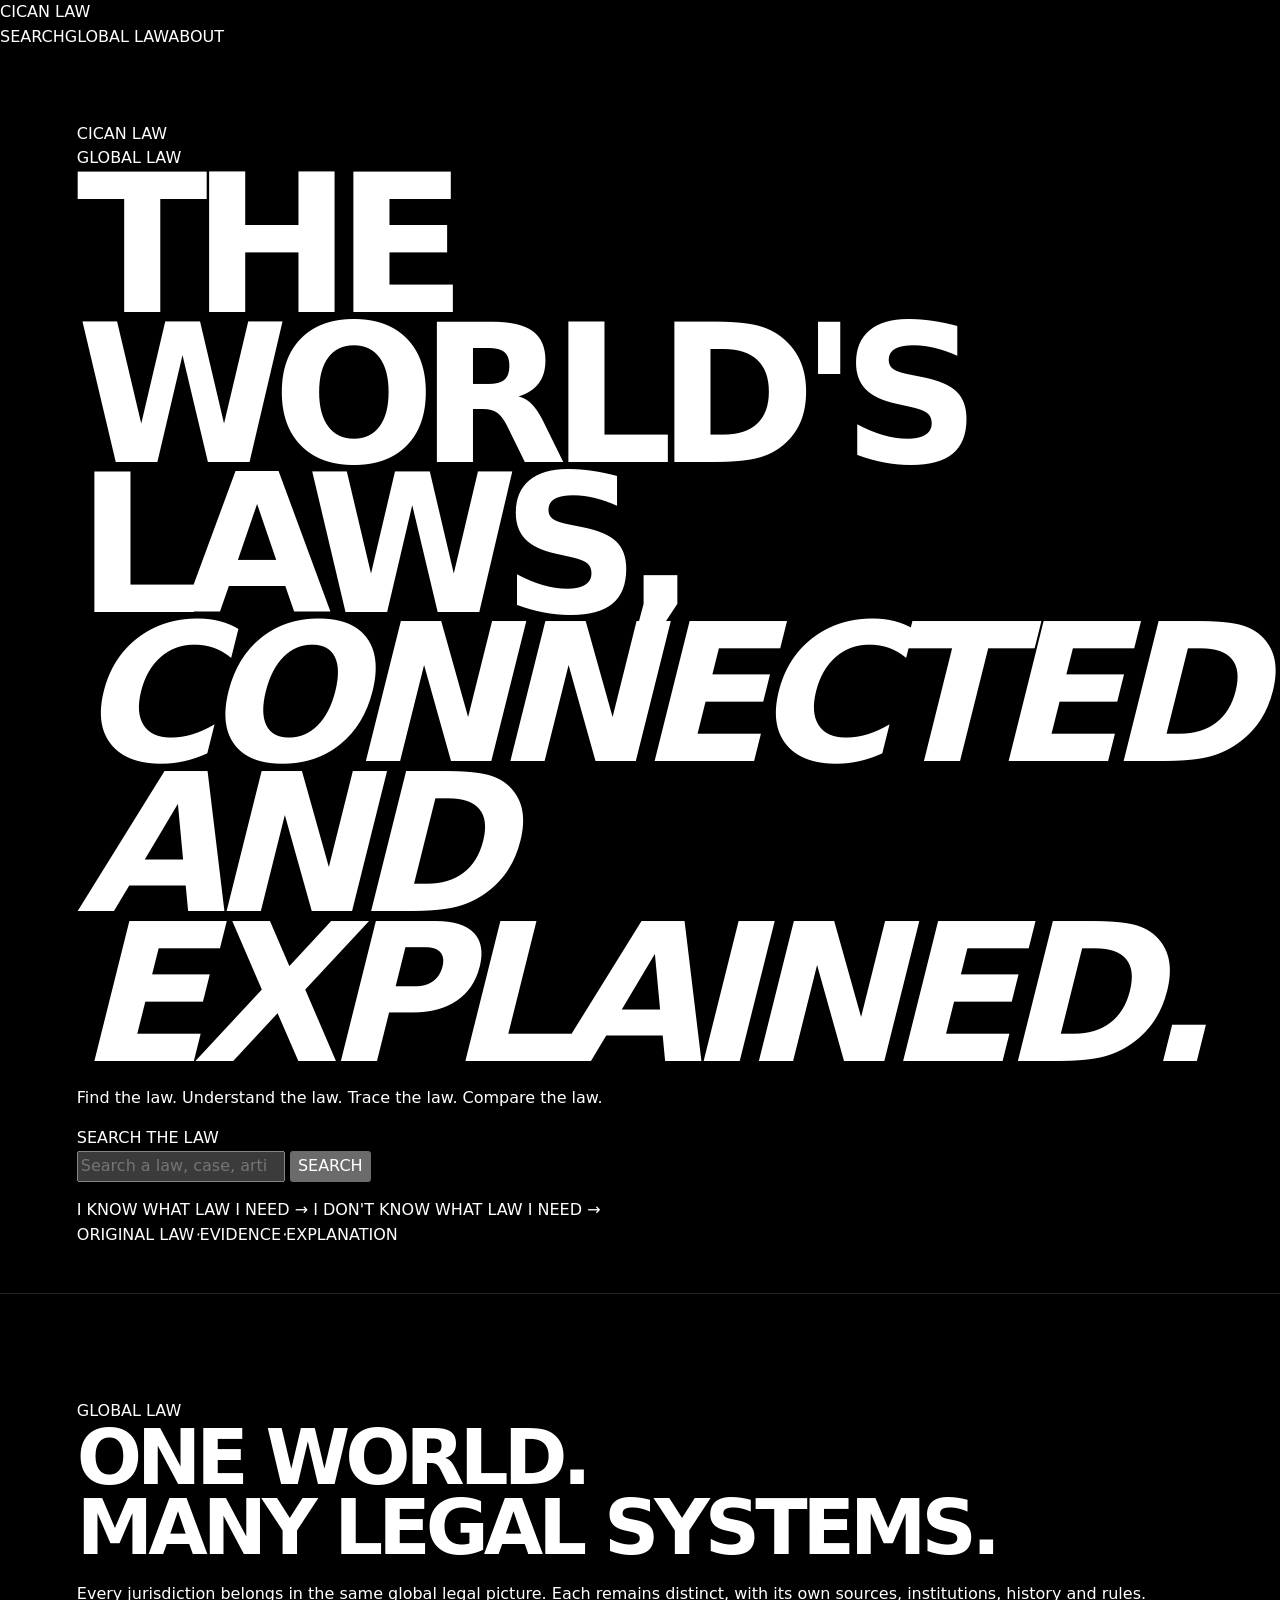
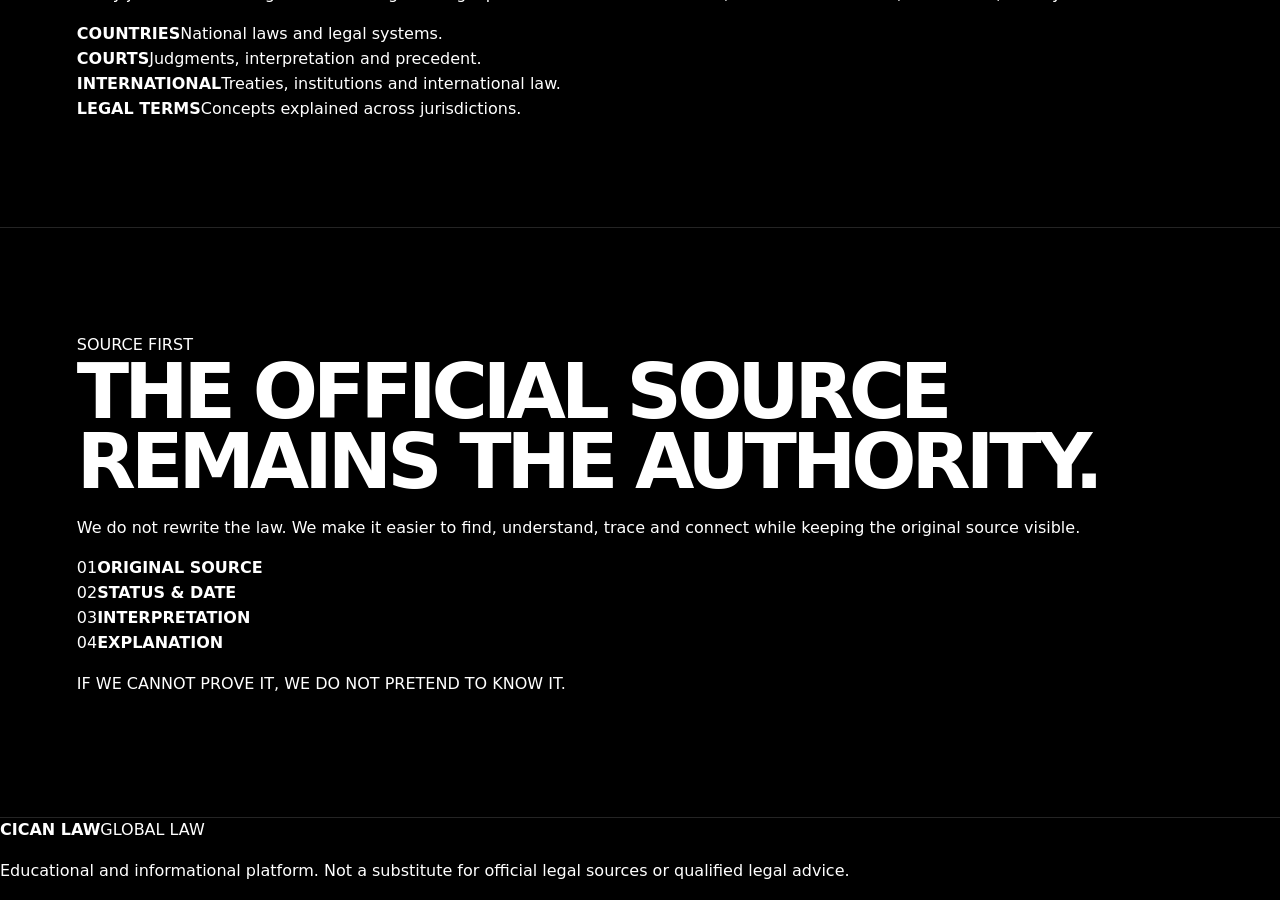
==== commit 1f12fe0e: "Start fresh with new CICAN LAW landing page" ====
--- a/index.html
+++ b/index.html
@@ -1,191 +1,84 @@
 <!doctype html>
 <html lang="en">
 <head>
-  <meta charset="utf-8">
-  <meta name="viewport" content="width=device-width, initial-scale=1">
-  <meta name="description" content="CICAN LAW — GLOBAL LAW. The world's laws, connected and explained.">
-  <meta name="theme-color" content="#000000">
-  <meta property="og:title" content="CICAN LAW — GLOBAL LAW">
-  <meta property="og:description" content="The world's laws, connected and explained.">
-  <meta property="og:type" content="website">
-  <title>CICAN LAW — GLOBAL LAW</title>
-  <link rel="stylesheet" href="./website/styles.css">
+<meta charset="utf-8">
+<meta name="viewport" content="width=device-width,initial-scale=1">
+<title>CICAN LAW — GLOBAL LAW</title>
+<meta name="description" content="CICAN LAW — GLOBAL LAW. The world's laws, connected and explained.">
+<meta name="robots" content="index,follow">
+<meta name="theme-color" content="#000000">
+<link rel="canonical" href="https://cicangeorgealin.github.io/cican-law/">
+<link rel="stylesheet" href="./website/styles.css">
 </head>
 <body>
-  <a class="skip-link" href="#main">Skip to content</a>
+<header class="topbar">
+  <a class="wordmark" href="./" aria-label="CICAN LAW home">CICAN LAW</a>
+  <nav aria-label="Main navigation"><a href="#search">SEARCH</a><a href="#global-law">GLOBAL LAW</a><a href="#principles">ABOUT</a></nav>
+</header>
 
-  <header class="site-header">
-    <a class="brand" href="./" aria-label="CICAN LAW home">CICAN LAW</a>
-    <nav aria-label="Primary navigation">
-      <a href="#search">Search</a>
-      <a href="#world">World</a>
-      <a href="#method">Evidence</a>
-    </nav>
-  </header>
+<main>
+<section class="hero">
+  <div class="hero-inner">
+    <div class="identity">
+      <div class="cican">CICAN LAW</div>
+      <div class="rule"></div>
+      <div class="global">GLOBAL LAW</div>
+    </div>
 
-  <main id="main">
-    <section class="hero" aria-labelledby="hero-title">
-      <div class="hero-grid">
-        <div class="hero-content">
-          <div class="brand-lockup">
-            <div class="hero-brand">CICAN LAW</div>
-            <div class="brand-rule" aria-hidden="true"></div>
-            <div class="hero-global">GLOBAL LAW</div>
-          </div>
-          <h1 id="hero-title">THE WORLD'S LAWS,<br><span>CONNECTED AND EXPLAINED.</span></h1>
-          <p class="hero-subtitle">Find the law. Understand the law. Trace the law. Compare the law.</p>
-          <p class="hero-copy">A global legal knowledge system built from authoritative sources, connected across jurisdictions and explained for people.</p>
+    <h1>THE WORLD'S LAWS,<br><em>CONNECTED AND EXPLAINED.</em></h1>
+    <p class="lead">Find the law. Understand the law. Trace the law. Compare the law.</p>
 
-          <div class="hero-entry">
-            <a class="button button-primary" href="#search">ENTER GLOBAL LAW</a>
-            <span>Search the law immediately.</span>
-          </div>
+    <form id="search" class="search" role="search">
+      <label for="q">SEARCH THE LAW</label>
+      <div class="search-box">
+        <input id="q" name="q" type="search" autocomplete="off" placeholder="Search a law, case, article or legal term">
+        <button type="submit">SEARCH</button>
+      </div>
+      <p id="search-message" aria-live="polite"></p>
+    </form>
 
-          <form id="search" class="search-console" role="search">
-            <label for="law-search">Search the law</label>
-            <div class="search-row">
-              <input id="law-search" name="q" type="search" autocomplete="off" placeholder="Law, article, case, legal term, institution…" aria-describedby="search-note">
-              <button type="submit">SEARCH</button>
-            </div>
-            <p id="search-note" class="search-note">Search is being connected to the verified legal archive. Until a source is verified, CICAN LAW will not present it as established law.</p>
-            <p id="search-result" class="search-result" role="status" aria-live="polite"></p>
-          </form>
+    <div class="start">
+      <a href="#search">I KNOW WHAT LAW I NEED <span>→</span></a>
+      <a href="#global-law">I DON'T KNOW WHAT LAW I NEED <span>→</span></a>
+    </div>
 
-          <div class="entry-modes" aria-label="Choose how to begin">
-            <button class="entry-card" data-entry="search">
-              <span class="entry-number">01</span>
-              <strong>I KNOW WHAT LAW I NEED</strong>
-              <span>Search directly by law, provision, case, institution or legal term.</span>
-            </button>
-            <button class="entry-card" data-entry="question">
-              <span class="entry-number">02</span>
-              <strong>I DON'T KNOW WHAT LAW I NEED</strong>
-              <span>Start with what is happening in your life, not legal terminology.</span>
-            </button>
-          </div>
+    <div class="principles-mini">
+      <span>ORIGINAL LAW</span><i>·</i><span>EVIDENCE</span><i>·</i><span>EXPLANATION</span>
+    </div>
+  </div>
+</section>
 
-          <div class="hero-actions">
-            <a class="button button-primary" href="#question">START WITH A QUESTION</a>
-            <a class="button" href="#world">EXPLORE GLOBAL LAW</a>
-          </div>
-        </div>
-      </div>
-      <p class="trust-line">ORIGINAL LAW &nbsp;·&nbsp; EVIDENCE &nbsp;·&nbsp; EXPLANATION</p>
-    </section>
+<section id="global-law" class="section">
+  <div class="section-label">GLOBAL LAW</div>
+  <div class="section-content">
+    <h2>ONE WORLD.<br>MANY LEGAL SYSTEMS.</h2>
+    <p>Every jurisdiction belongs in the same global legal picture. Each remains distinct, with its own sources, institutions, history and rules.</p>
+    <div class="grid">
+      <div><b>COUNTRIES</b><span>National laws and legal systems.</span></div>
+      <div><b>COURTS</b><span>Judgments, interpretation and precedent.</span></div>
+      <div><b>INTERNATIONAL</b><span>Treaties, institutions and international law.</span></div>
+      <div><b>LEGAL TERMS</b><span>Concepts explained across jurisdictions.</span></div>
+    </div>
+  </div>
+</section>
 
-    <section id="question" class="section question-section" aria-labelledby="question-title">
-      <div class="section-heading">
-        <p class="eyebrow">CITIZEN ENTRY</p>
-        <h2 id="question-title">START WITH YOUR LIFE.</h2>
-        <p>The same question should be understandable wherever you are in the world. Jurisdiction and date come next.</p>
-      </div>
-      <div class="question-grid">
-        <button class="question-card" data-query="I want to understand my rights"><span>01</span><strong>I want to understand my rights.</strong></button>
-        <button class="question-card" data-query="I have a housing or property problem"><span>02</span><strong>I have a housing or property problem.</strong></button>
-        <button class="question-card" data-query="I have an employment problem"><span>03</span><strong>I have an employment problem.</strong></button>
-        <button class="question-card" data-query="I need to understand a court decision"><span>04</span><strong>I need to understand a court decision.</strong></button>
-        <button class="question-card" data-query="I want to understand what this law means"><span>05</span><strong>I want to understand what this law means.</strong></button>
-        <button class="question-card" data-query="I need to know what law applies to my situation"><span>06</span><strong>I don't know what law applies.</strong></button>
-      </div>
-    </section>
+<section id="principles" class="section source">
+  <div class="section-label">SOURCE FIRST</div>
+  <div class="section-content">
+    <h2>THE OFFICIAL SOURCE<br>REMAINS THE AUTHORITY.</h2>
+    <p>We do not rewrite the law. We make it easier to find, understand, trace and connect while keeping the original source visible.</p>
+    <div class="line-list">
+      <div><span>01</span><b>ORIGINAL SOURCE</b></div>
+      <div><span>02</span><b>STATUS &amp; DATE</b></div>
+      <div><span>03</span><b>INTERPRETATION</b></div>
+      <div><span>04</span><b>EXPLANATION</b></div>
+    </div>
+    <p class="truth">IF WE CANNOT PROVE IT, WE DO NOT PRETEND TO KNOW IT.</p>
+  </div>
+</section>
+</main>
 
-    <section id="world" class="section world-section" aria-labelledby="world-title">
-      <div class="section-heading split-heading">
-        <div>
-          <p class="eyebrow">THE WORLD</p>
-          <h2 id="world-title">ONE LEGAL WORLD.<br>MANY SYSTEMS.</h2>
-        </div>
-        <p>No country, continent or legal tradition is the centre of the system. Every jurisdiction is approached through the same evidence discipline, while its own legal structure remains distinct.</p>
-      </div>
-      <div class="world-map" aria-label="Global legal navigation">
-        <div class="world-axis">NATIONAL</div>
-        <div class="world-axis">REGIONAL</div>
-        <div class="world-axis">INTERNATIONAL</div>
-        <div class="world-axis">SUPRANATIONAL</div>
-      </div>
-      <div class="world-links">
-        <a href="#legal-systems">COUNTRIES <span>→</span></a>
-        <a href="#legal-systems">LEGAL SYSTEMS <span>→</span></a>
-        <a href="#legal-systems">COURTS &amp; TRIBUNALS <span>→</span></a>
-        <a href="#legal-systems">TREATIES &amp; INTERNATIONAL LAW <span>→</span></a>
-        <a href="#legal-systems">LEGISLATION <span>→</span></a>
-        <a href="#legal-systems">LEGAL TERMS <span>→</span></a>
-      </div>
-    </section>
-
-    <section id="legal-systems" class="section systems-section" aria-labelledby="systems-title">
-      <p class="eyebrow">THE LEGAL UNIVERSE</p>
-      <h2 id="systems-title">NOT A DIRECTORY.<br>A CONNECTED SYSTEM.</h2>
-      <div class="system-list">
-        <div class="system-row"><span>01</span><strong>JURISDICTIONS</strong><p>Countries, territories and other legal jurisdictions.</p></div>
-        <div class="system-row"><span>02</span><strong>LEGAL SYSTEMS</strong><p>Constitutional structures, legal traditions and institutions.</p></div>
-        <div class="system-row"><span>03</span><strong>LAW</strong><p>Constitutions, legislation, regulations, provisions and other authoritative instruments.</p></div>
-        <div class="system-row"><span>04</span><strong>COURTS</strong><p>Judgments, interpretations, precedents and judicial institutions.</p></div>
-        <div class="system-row"><span>05</span><strong>INTERNATIONAL</strong><p>Treaties, international organizations, courts and obligations connecting legal orders.</p></div>
-        <div class="system-row"><span>06</span><strong>CONCEPTS</strong><p>Legal terminology and concepts mapped without pretending that different systems are identical.</p></div>
-      </div>
-    </section>
-
-    <section class="section pathways" aria-labelledby="pathways-title">
-      <div class="section-heading">
-        <p class="eyebrow">LEGAL PATHWAYS</p>
-        <h2 id="pathways-title">FOLLOW THE LAW.</h2>
-      </div>
-      <div class="path-grid">
-        <div><span>01</span><b>FIND</b><p>Locate the relevant legal object.</p></div>
-        <div><span>02</span><b>VERIFY</b><p>See the source, authority, jurisdiction and status.</p></div>
-        <div><span>03</span><b>UNDERSTAND</b><p>Read the original provision, then the plain-language explanation.</p></div>
-        <div><span>04</span><b>CONNECT</b><p>See amendments, related laws, cases and legal concepts.</p></div>
-        <div><span>05</span><b>COMPARE</b><p>Ask the same legal question across jurisdictions without false equivalence.</p></div>
-        <div><span>06</span><b>TRAVEL THROUGH TIME</b><p>See what the law said, when it changed and what replaced it.</p></div>
-      </div>
-    </section>
-
-    <section id="method" class="section evidence" aria-labelledby="evidence-title">
-      <div class="evidence-layout">
-        <div>
-          <p class="eyebrow">SOURCE FIRST / TRUTH LAYER</p>
-          <h2 id="evidence-title">THE OFFICIAL SOURCE REMAINS THE AUTHORITY.</h2>
-        </div>
-        <div>
-          <p class="evidence-chain"><span>ORIGINAL SOURCE</span><i>→</i><span>LEGAL PROVISION</span><i>→</i><span>STATUS &amp; DATE</span><i>→</i><span>INTERPRETATION</span><i>→</i><span>EXPLANATION</span></p>
-          <p class="large-note">If we cannot prove it, we do not pretend to know it.</p>
-          <div class="status-grid">
-            <span>VERIFIED</span><span>PARTIALLY VERIFIED</span><span>REQUIRES INVESTIGATION</span><span>SOURCE UNAVAILABLE</span>
-          </div>
-        </div>
-      </div>
-    </section>
-
-    <section class="section promise" aria-labelledby="promise-title">
-      <p class="eyebrow">THE PROMISE</p>
-      <h2 id="promise-title">WE DON'T REWRITE THE LAW.<br>WE CONNECT YOU TO IT.</h2>
-      <div class="promise-grid">
-        <p>Original sources before summaries.</p>
-        <p>Current law separated from historical law.</p>
-        <p>Law separated from commentary and opinion.</p>
-        <p>Uncertainty shown instead of hidden.</p>
-      </div>
-    </section>
-
-    <section class="section mission" aria-labelledby="mission-title">
-      <p class="eyebrow">THE MISSION</p>
-      <h2 id="mission-title">THE LAW BELONGS<br>TO THE PUBLIC.</h2>
-      <p>GLOBAL LAW exists to make legal systems more findable, traceable, understandable and connected while preserving the authority of the original sources.</p>
-      <p class="mission-line">LEAVE NO LAW UNMAPPED. &nbsp; LEAVE NO CITIZEN UNABLE TO UNDERSTAND WHERE THE LAW COMES FROM.</p>
-    </section>
-  </main>
-
-  <footer class="site-footer">
-    <div class="footer-brand">
-      <strong>CICAN LAW</strong>
-      <span>GLOBAL LAW</span>
-    </div>
-    <nav aria-label="Footer navigation">
-      <a href="#method">Evidence</a><a href="#world">World</a><a href="#legal-systems">Legal systems</a><a href="#question">Citizen entry</a>
-    </nav>
-    <p class="disclaimer">CICAN LAW is an educational and informational platform. It does not replace applicable law, official legal sources, qualified legal advice or legal representation.</p>
-  </footer>
-  <script src="./website/app.js"></script>
+<footer><strong>CICAN LAW</strong><span>GLOBAL LAW</span><p>Educational and informational platform. Not a substitute for official legal sources or qualified legal advice.</p></footer>
+<script src="./website/app.js"></script>
 </body>
 </html>
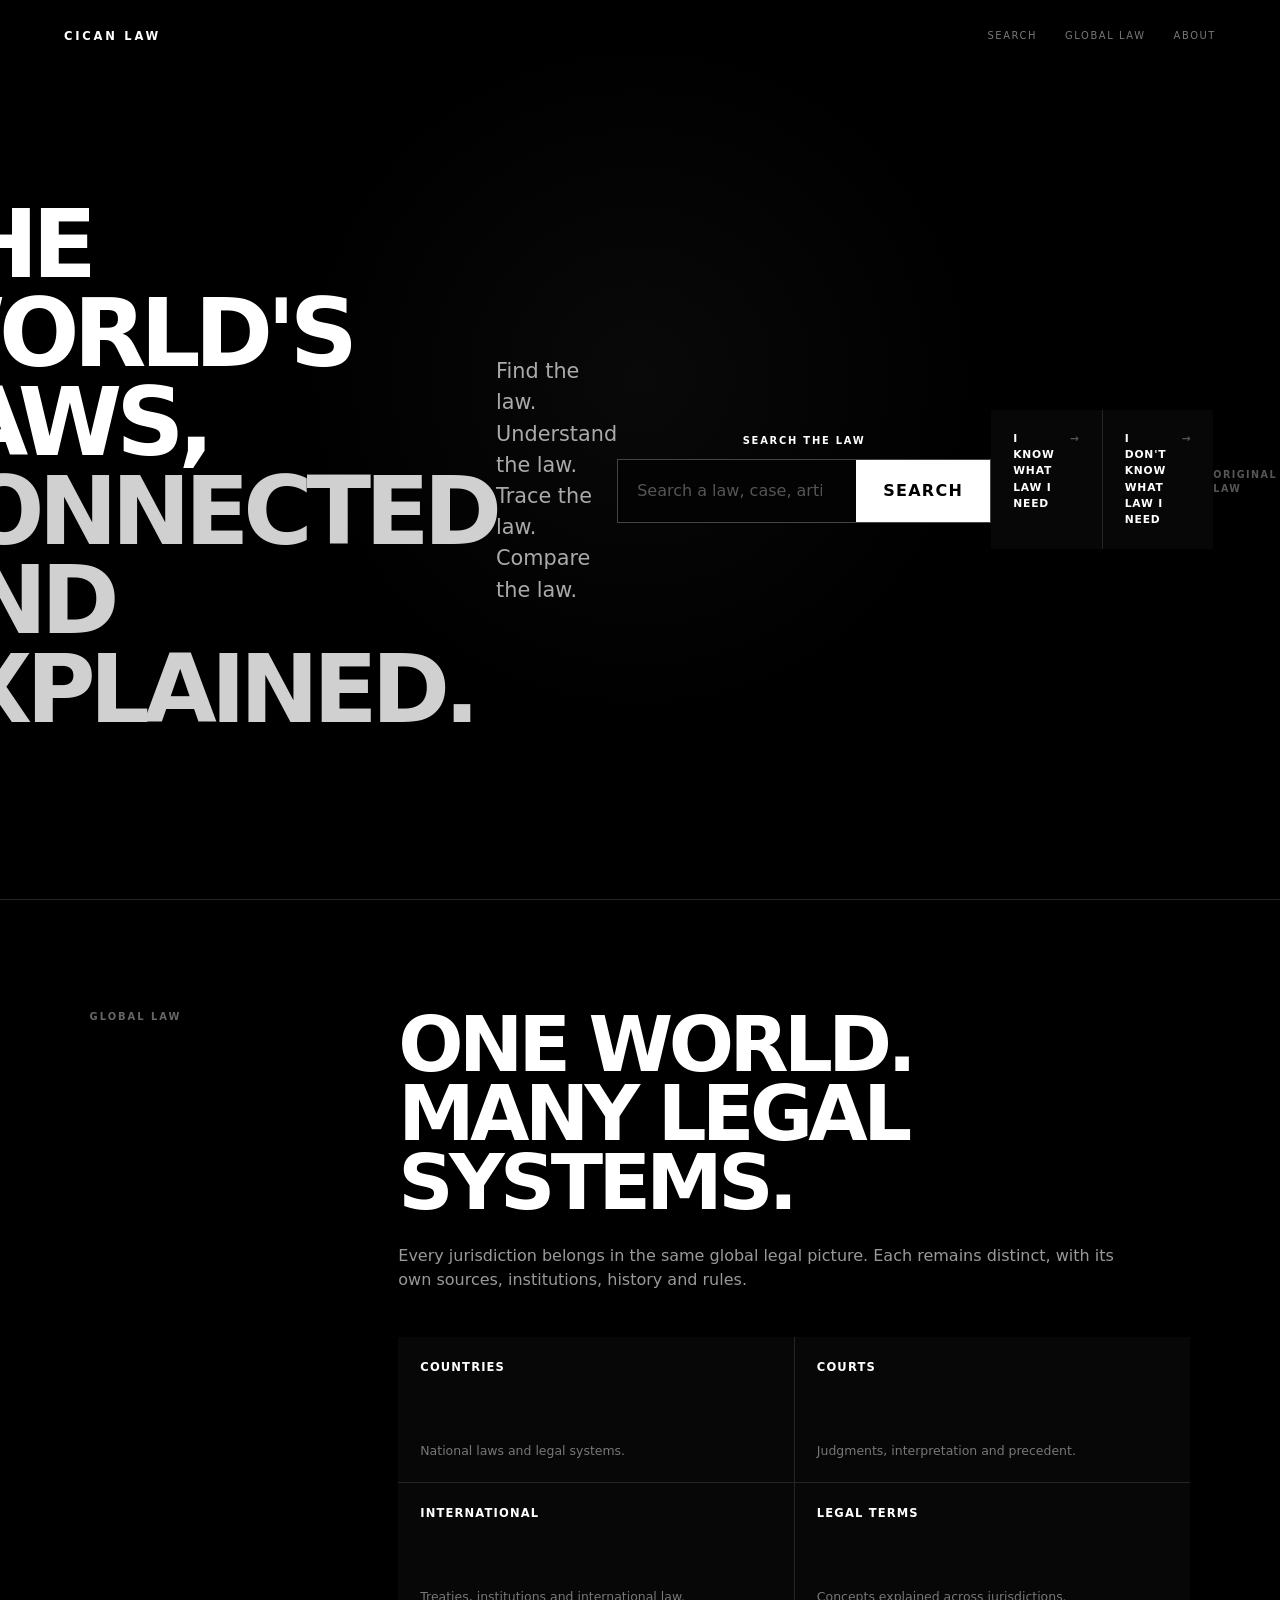
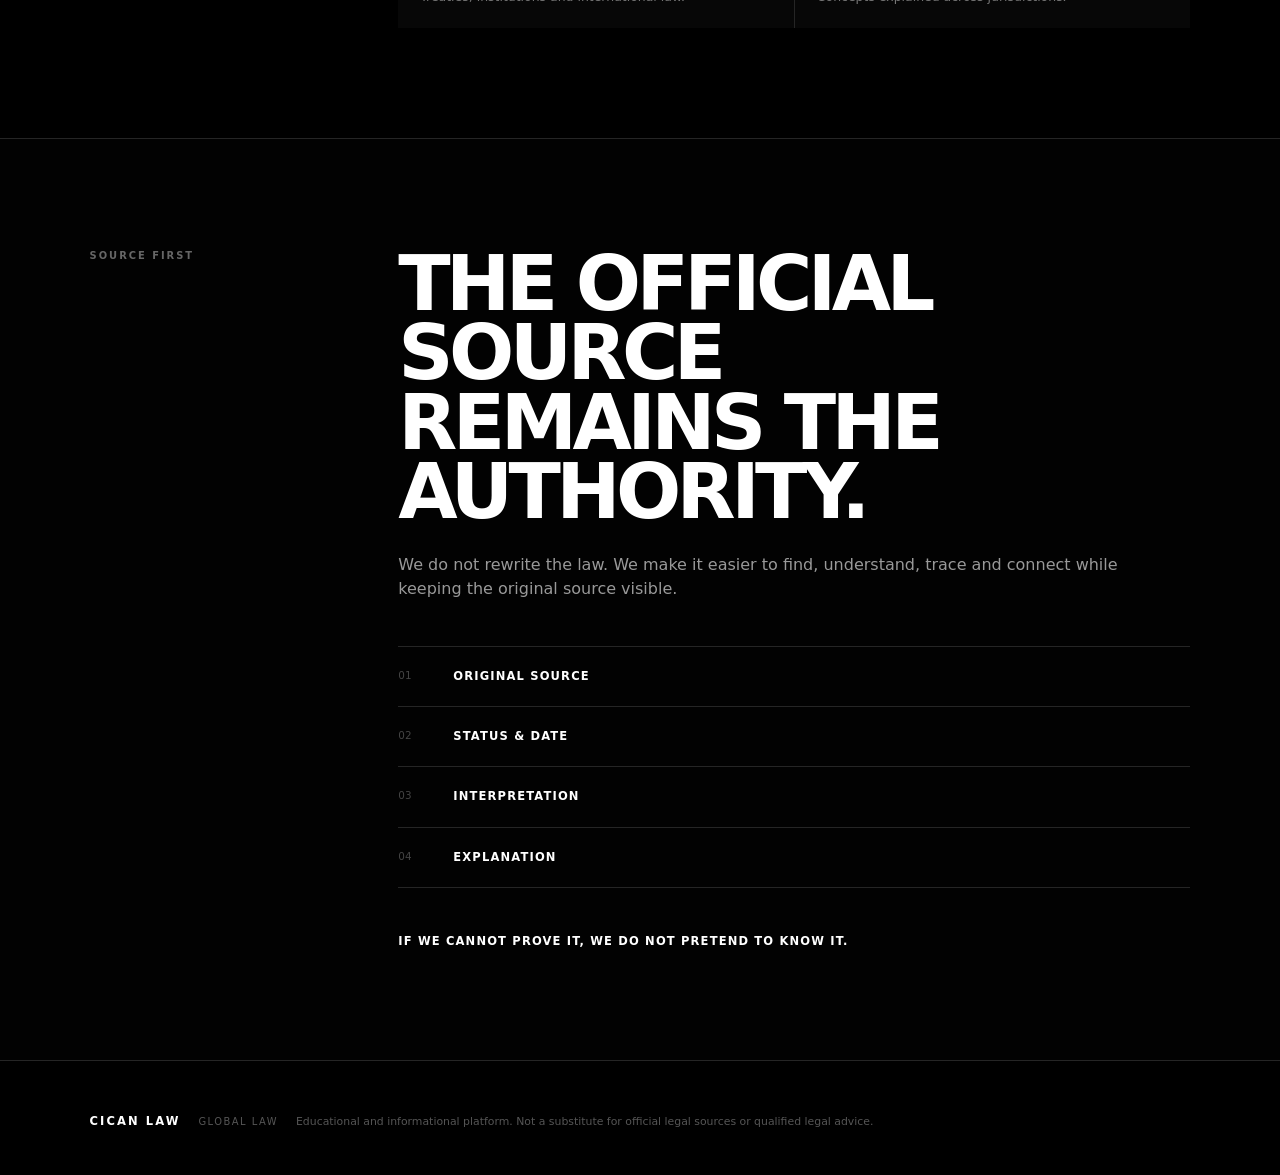
==== commit fa1c741c: "Make CICAN LAW landing page mobile responsive and keep simple logo lockup" ====
--- a/index.html
+++ b/index.html
@@ -12,15 +12,18 @@
 </head>
 <body>
 <header class="topbar">
-  <a class="wordmark" href="./" aria-label="CICAN LAW home">CICAN LAW</a>
+  <a class="wordmark" href="./" aria-label="CICAN LAW">CICAN LAW</a>
   <nav aria-label="Main navigation"><a href="#search">SEARCH</a><a href="#global-law">GLOBAL LAW</a><a href="#principles">ABOUT</a></nav>
 </header>
 
 <main>
 <section class="hero">
   <div class="hero-inner">
-    <div class="identity">
+    <div class="identity" aria-label="CICAN LAW — GLOBAL LAW">
       <div class="cican">CICAN LAW</div>
+      <div class="rule"></div>
+      <div class="global">GLOBAL LAW</div>
+    </div>
       <div class="rule"></div>
       <div class="global">GLOBAL LAW</div>
     </div>
--- a/website/styles.css
+++ b/website/styles.css
@@ -1,29 +1,13 @@
-:root{color-scheme:dark;--bg:#000;--fg:#fff;--muted:#a0a0a0;--dim:#686868;--line:#242424;--soft:#0a0a0a;--soft2:#0f0f0f}
-*{box-sizing:border-box}
-html{scroll-behavior:smooth}
-body{margin:0;background:var(--bg);color:var(--fg);font-family:Inter,ui-sans-serif,system-ui,-apple-system,"Segoe UI",sans-serif;line-height:1.55}
-a,button,input{font:inherit}a{color:inherit;text-decoration:none}button{color:inherit}
+:root{color-scheme:dark;--white:#fff;--gray:#9a9a9a;--dim:#555;--line:#252525;--panel:#070707}
+*{box-sizing:border-box}html{scroll-behavior:smooth}body{margin:0;background:#000;color:#fff;font-family:Inter,ui-sans-serif,system-ui,-apple-system,"Segoe UI",sans-serif;line-height:1.5}a{color:inherit;text-decoration:none}button,input{font:inherit}
 :focus-visible{outline:2px solid #fff;outline-offset:4px}
-.skip-link{position:fixed;left:16px;top:-60px;z-index:100;padding:10px 14px;background:#fff;color:#000;font-weight:800}.skip-link:focus{top:16px}
-.site-header{position:sticky;top:0;z-index:20;display:flex;justify-content:space-between;align-items:center;padding:18px 5vw;border-bottom:1px solid var(--line);background:rgba(0,0,0,.92);backdrop-filter:blur(12px)}
-.brand{font-weight:850;letter-spacing:.17em;font-size:.86rem}.site-header nav{display:flex;gap:30px;color:#999;font-size:.74rem;text-transform:uppercase;letter-spacing:.1em}.site-header nav a:hover{color:#fff}
-main{max-width:1440px;margin:auto}
-.hero{min-height:calc(100vh - 65px);display:flex;flex-direction:column;justify-content:center;padding:8vh 6vw 5vh;border-bottom:1px solid var(--line)}
-.hero-grid{display:grid;grid-template-columns:minmax(70px,1fr) minmax(0,7fr);gap:4vw;align-items:end}.hero-mark{align-self:stretch;min-height:420px;border-left:1px solid #333;border-right:1px solid #111;display:flex;align-items:flex-start;justify-content:center;padding-top:8px}.hero-mark span{font-size:.72rem;letter-spacing:.2em;color:#555;writing-mode:vertical-rl}
-.hero-content{max-width:1100px}.eyebrow{margin:0 0 20px;color:#777;font-size:.67rem;font-weight:800;letter-spacing:.22em}.hero h1{margin:0;font-size:clamp(5.2rem,15vw,13rem);line-height:.78;letter-spacing:-.085em;font-weight:850}.hero-subtitle{max-width:900px;margin:38px 0 8px;font-size:clamp(1.35rem,3vw,2.55rem);font-weight:650;letter-spacing:-.035em}.hero-copy{color:#aaa;font-size:1rem}.search-console{max-width:980px;margin-top:44px}.search-console label{display:block;margin-bottom:9px;font-size:.7rem;font-weight:800;letter-spacing:.15em;text-transform:uppercase}.search-row{display:flex;border:1px solid #4a4a4a;background:#050505;transition:border-color .2s}.search-row:focus-within{border-color:#fff}.search-row input{min-width:0;flex:1;padding:20px 18px;background:transparent;color:#fff;border:0;outline:0}.search-row input::placeholder{color:#666}.search-row button{padding:0 26px;background:#fff;color:#000;border:0;font-weight:850;letter-spacing:.08em;cursor:pointer}.search-row button:hover{background:#ddd}.search-note{max-width:800px;margin:10px 0 0;color:#666;font-size:.74rem}.search-result{min-height:1.2em;margin:8px 0 0;color:#fff;font-size:.82rem}
-.entry-modes{display:grid;grid-template-columns:repeat(2,minmax(0,1fr));gap:1px;background:var(--line);max-width:980px;margin-top:28px}.entry-card{min-height:135px;padding:23px;text-align:left;border:0;background:var(--soft);display:grid;grid-template-columns:34px 1fr;grid-template-rows:auto auto;column-gap:15px;cursor:pointer}.entry-card:hover{background:var(--soft2)}.entry-number{grid-row:1/3;color:#555;font-size:.68rem;letter-spacing:.12em}.entry-card strong{font-size:.76rem;letter-spacing:.09em}.entry-card span:last-child{color:#777;font-size:.82rem;margin-top:5px}
-.hero-actions{display:flex;flex-wrap:wrap;gap:10px;margin-top:16px}.button{display:inline-block;padding:12px 17px;border:1px solid #444;font-size:.72rem;font-weight:850;letter-spacing:.1em}.button-primary{background:#fff;color:#000;border-color:#fff}.button:hover{border-color:#fff}.trust-line{margin:42px 0 0;color:#555;font-size:.68rem;letter-spacing:.13em}.trust-line span{color:#fff}
-.section{padding:105px 6vw;border-bottom:1px solid var(--line)}.section-heading{max-width:950px}.section h2{margin:0 0 20px;font-size:clamp(2.8rem,6vw,6rem);line-height:.9;letter-spacing:-.065em}.section-heading>p:not(.eyebrow),.section>p:not(.eyebrow){max-width:780px;color:#999}
-.question-grid{display:grid;grid-template-columns:repeat(3,minmax(0,1fr));gap:1px;background:var(--line);margin-top:46px}.question-card{min-height:170px;padding:25px;background:var(--soft);border:0;text-align:left;cursor:pointer;display:flex;flex-direction:column;justify-content:space-between}.question-card:hover{background:var(--soft2)}.question-card span{color:#555;font-size:.68rem}.question-card strong{max-width:300px;font-size:1.05rem;line-height:1.25}
-.split-heading{display:grid;grid-template-columns:1.2fr .8fr;gap:8vw;align-items:end}.split-heading>p{margin:0 0 8px}
-.world-map{display:grid;grid-template-columns:repeat(4,1fr);gap:1px;background:var(--line);margin-top:55px}.world-axis{min-height:150px;padding:22px;background:var(--soft);display:flex;align-items:flex-end;font-size:.75rem;font-weight:800;letter-spacing:.12em}.world-axis:nth-child(1){grid-column:span 2}.world-axis:nth-child(2){grid-column:span 2}.world-axis:nth-child(3){grid-column:span 2}.world-axis:nth-child(4){grid-column:span 2}
-.world-links{display:grid;grid-template-columns:repeat(2,1fr);margin-top:1px;background:var(--line);gap:1px}.world-links a{padding:20px 22px;background:var(--soft);font-size:.77rem;font-weight:800;letter-spacing:.08em;display:flex;justify-content:space-between}.world-links a:hover{background:var(--soft2)}
-.system-list{margin-top:45px;border-top:1px solid var(--line)}.system-row{display:grid;grid-template-columns:60px 1.1fr 1fr;gap:25px;padding:26px 0;border-bottom:1px solid var(--line);align-items:baseline}.system-row>span{color:#555;font-size:.68rem}.system-row strong{font-size:.8rem;letter-spacing:.1em}.system-row p{margin:0;color:#888;max-width:520px;font-size:.9rem}
-.path-grid{display:grid;grid-template-columns:repeat(3,1fr);gap:1px;background:var(--line);margin-top:45px}.path-grid div{min-height:190px;padding:26px;background:var(--soft);display:flex;flex-direction:column;justify-content:space-between}.path-grid span{color:#555;font-size:.68rem}.path-grid b{font-size:.85rem;letter-spacing:.1em}.path-grid p{margin:0;color:#888;font-size:.88rem}
-.evidence{background:#030303}.evidence-layout{display:grid;grid-template-columns:1fr 1fr;gap:9vw}.evidence-chain{display:flex;flex-direction:column;gap:10px;margin:0;color:#fff;font-size:.75rem;font-weight:800;letter-spacing:.08em}.evidence-chain i{font-style:normal;color:#444}.large-note{font-size:clamp(1.9rem,4vw,3.8rem);line-height:1.02;letter-spacing:-.045em;margin:58px 0 34px}.status-grid{display:grid;grid-template-columns:repeat(2,1fr);gap:1px;background:var(--line)}.status-grid span{padding:17px;background:var(--soft);font-size:.65rem;font-weight:850;letter-spacing:.09em}
-.promise h2{max-width:1100px}.promise-grid{display:grid;grid-template-columns:repeat(4,1fr);gap:1px;background:var(--line);margin-top:55px}.promise-grid p{margin:0;min-height:150px;padding:23px;background:var(--soft);font-size:.88rem;color:#aaa}
-.mission{min-height:70vh;display:flex;flex-direction:column;justify-content:center}.mission>p:not(.eyebrow){max-width:780px;font-size:1.15rem;color:#aaa}.mission-line{margin-top:55px!important;color:#fff!important;font-size:.72rem!important;font-weight:800;letter-spacing:.14em}
-.site-footer{padding:55px 6vw;color:#777;border-top:1px solid var(--line)}.footer-brand{display:flex;align-items:baseline;gap:20px}.footer-brand strong{color:#fff;letter-spacing:.17em;font-size:.82rem}.footer-brand span{font-size:.7rem;letter-spacing:.12em;color:#555}.site-footer nav{display:flex;flex-wrap:wrap;gap:22px;margin:32px 0;font-size:.72rem;text-transform:uppercase;letter-spacing:.08em}.site-footer nav a:hover{color:#fff}.disclaimer{max-width:900px;margin:0;color:#555;font-size:.72rem}
-@media(max-width:850px){.hero-grid{grid-template-columns:1fr}.hero-mark{display:none}.split-heading,.evidence-layout{grid-template-columns:1fr;gap:35px}.question-grid,.path-grid{grid-template-columns:repeat(2,1fr)}.promise-grid{grid-template-columns:repeat(2,1fr)}}
-@media(max-width:620px){.site-header{padding:16px 5vw}.site-header nav{display:none}.hero{min-height:calc(100vh - 57px);padding-top:70px}.hero h1{font-size:clamp(4.4rem,22vw,7rem)}.hero-subtitle{margin-top:30px}.search-row{display:block}.search-row button{width:100%;padding:16px}.entry-modes,.question-grid,.path-grid,.promise-grid,.world-links{grid-template-columns:1fr}.world-map{grid-template-columns:1fr 1fr}.world-axis:nth-child(n){grid-column:span 1}.world-axis{min-height:120px}.system-row{grid-template-columns:36px 1fr}.system-row p{grid-column:2}.status-grid{grid-template-columns:1fr}.section{padding:72px 5vw}.section h2{font-size:clamp(2.6rem,13vw,4.8rem)}.evidence-chain{gap:8px}.mission-line{line-height:1.8}}
-@media(prefers-reduced-motion:reduce){html{scroll-behavior:auto}}
+.topbar{position:absolute;top:0;left:0;right:0;padding:28px 5vw;display:flex;justify-content:space-between;align-items:center;z-index:5}.wordmark{font-size:.72rem;font-weight:900;letter-spacing:.24em}.topbar nav{display:flex;gap:28px}.topbar nav a{font-size:.62rem;letter-spacing:.16em;color:#777}.topbar nav a:hover{color:#fff}
+.hero{min-height:100svh;border-bottom:1px solid var(--line);display:flex;align-items:center;justify-content:center;padding:110px 5vw 75px;background:radial-gradient(circle at 50% 42%,rgba(255,255,255,.035),transparent 42%),#000}.hero-inner{width:min(1080px,100%);text-align:center}.identity{display:inline-flex;flex-direction:column;align-items:center;margin-bottom:38px}.cican{font-size:clamp(1.15rem,2vw,1.45rem);font-weight:900;letter-spacing:.28em}.rule{width:100%;height:1px;background:#444;margin:12px 0}.global{font-size:.65rem;color:#777;font-weight:800;letter-spacing:.35em}
+h1{margin:0;font-size:clamp(3rem,7.4vw,7rem);line-height:.94;letter-spacing:-.065em;font-weight:850}h1 em{font-style:normal;color:#d0d0d0}.lead{margin:28px auto 0;color:#aaa;font-size:clamp(1rem,2vw,1.3rem)}
+.search{width:min(820px,100%);margin:48px auto 0;text-align:left}.search label{display:block;text-align:center;font-size:.62rem;font-weight:900;letter-spacing:.18em;margin-bottom:10px}.search-box{display:flex;border:1px solid #444;background:#030303}.search-box:focus-within{border-color:#fff}.search-box input{flex:1;min-width:0;padding:19px;border:0;background:transparent;color:#fff;outline:0}.search-box input::placeholder{color:#555}.search-box button{border:0;background:#fff;color:#000;padding:0 27px;font-weight:900;letter-spacing:.08em;cursor:pointer}.search-box button:hover{background:#ddd}#search-message{text-align:center;min-height:1.3em;color:#aaa;font-size:.75rem;margin:9px 0 0}
+.start{display:grid;grid-template-columns:1fr 1fr;gap:1px;margin:25px auto 0;width:min(820px,100%);background:var(--line)}.start a{background:var(--panel);padding:21px 22px;text-align:left;font-size:.67rem;font-weight:900;letter-spacing:.08em;display:flex;justify-content:space-between;gap:15px}.start a span{color:#555}.start a:hover{background:#0d0d0d}.principles-mini{display:flex;justify-content:center;gap:12px;margin-top:30px;color:#555;font-size:.6rem;font-weight:900;letter-spacing:.15em}.principles-mini i{font-style:normal;color:#333}
+.section{border-bottom:1px solid var(--line);padding:110px 7vw;display:grid;grid-template-columns:minmax(120px,.65fr) minmax(0,2.35fr);gap:7vw}.section-label{font-size:.62rem;color:#666;font-weight:900;letter-spacing:.2em}.section-content{max-width:1000px}.section h2{margin:0;font-size:clamp(2.8rem,6vw,6rem);line-height:.9;letter-spacing:-.06em}.section-content>p{max-width:720px;color:#999;font-size:1rem;margin:27px 0 0}.grid{display:grid;grid-template-columns:repeat(2,1fr);gap:1px;background:var(--line);margin-top:45px}.grid div{min-height:145px;padding:22px;background:var(--panel);display:flex;flex-direction:column;justify-content:space-between}.grid b{font-size:.72rem;letter-spacing:.1em}.grid span{color:#777;font-size:.78rem}
+.source{background:#020202}.line-list{margin-top:45px;border-top:1px solid var(--line)}.line-list div{display:grid;grid-template-columns:55px 1fr;padding:21px 0;border-bottom:1px solid var(--line)}.line-list span{color:#444;font-size:.65rem}.line-list b{font-size:.72rem;letter-spacing:.1em}.truth{color:#fff!important;font-weight:850;letter-spacing:.1em;font-size:.72rem!important;margin-top:45px!important}
+footer{padding:45px 7vw;color:#555;display:flex;align-items:baseline;gap:18px;flex-wrap:wrap}footer strong{color:#fff;font-size:.72rem;letter-spacing:.18em}footer span{font-size:.62rem;letter-spacing:.15em}footer p{width:100%;max-width:720px;margin:8px 0 0;font-size:.68rem}
+@media(max-width:700px){.topbar{padding:23px 5vw}.topbar nav{display:none}.hero{padding:100px 5vw 60px}.cican{font-size:1rem;letter-spacing:.22em}h1{font-size:clamp(2.55rem,11.5vw,4.8rem)}.lead{font-size:.95rem}.search{margin-top:36px}.search-box{display:block}.search-box input{width:100%;min-height:58px}.search-box button{width:100%;min-height:54px}.start{grid-template-columns:1fr}.principles-mini{line-height:1.8;flex-wrap:wrap}.section{display:block;padding:75px 5vw}.section-label{margin-bottom:28px}.section h2{font-size:clamp(2.5rem,12vw,4.6rem)}.grid{grid-template-columns:1fr}.line-list div{grid-template-columns:42px 1fr}footer{padding:35px 5vw}}
+@media(prefers-reduced-motion:reduce){html{scroll-behavior:auto}}
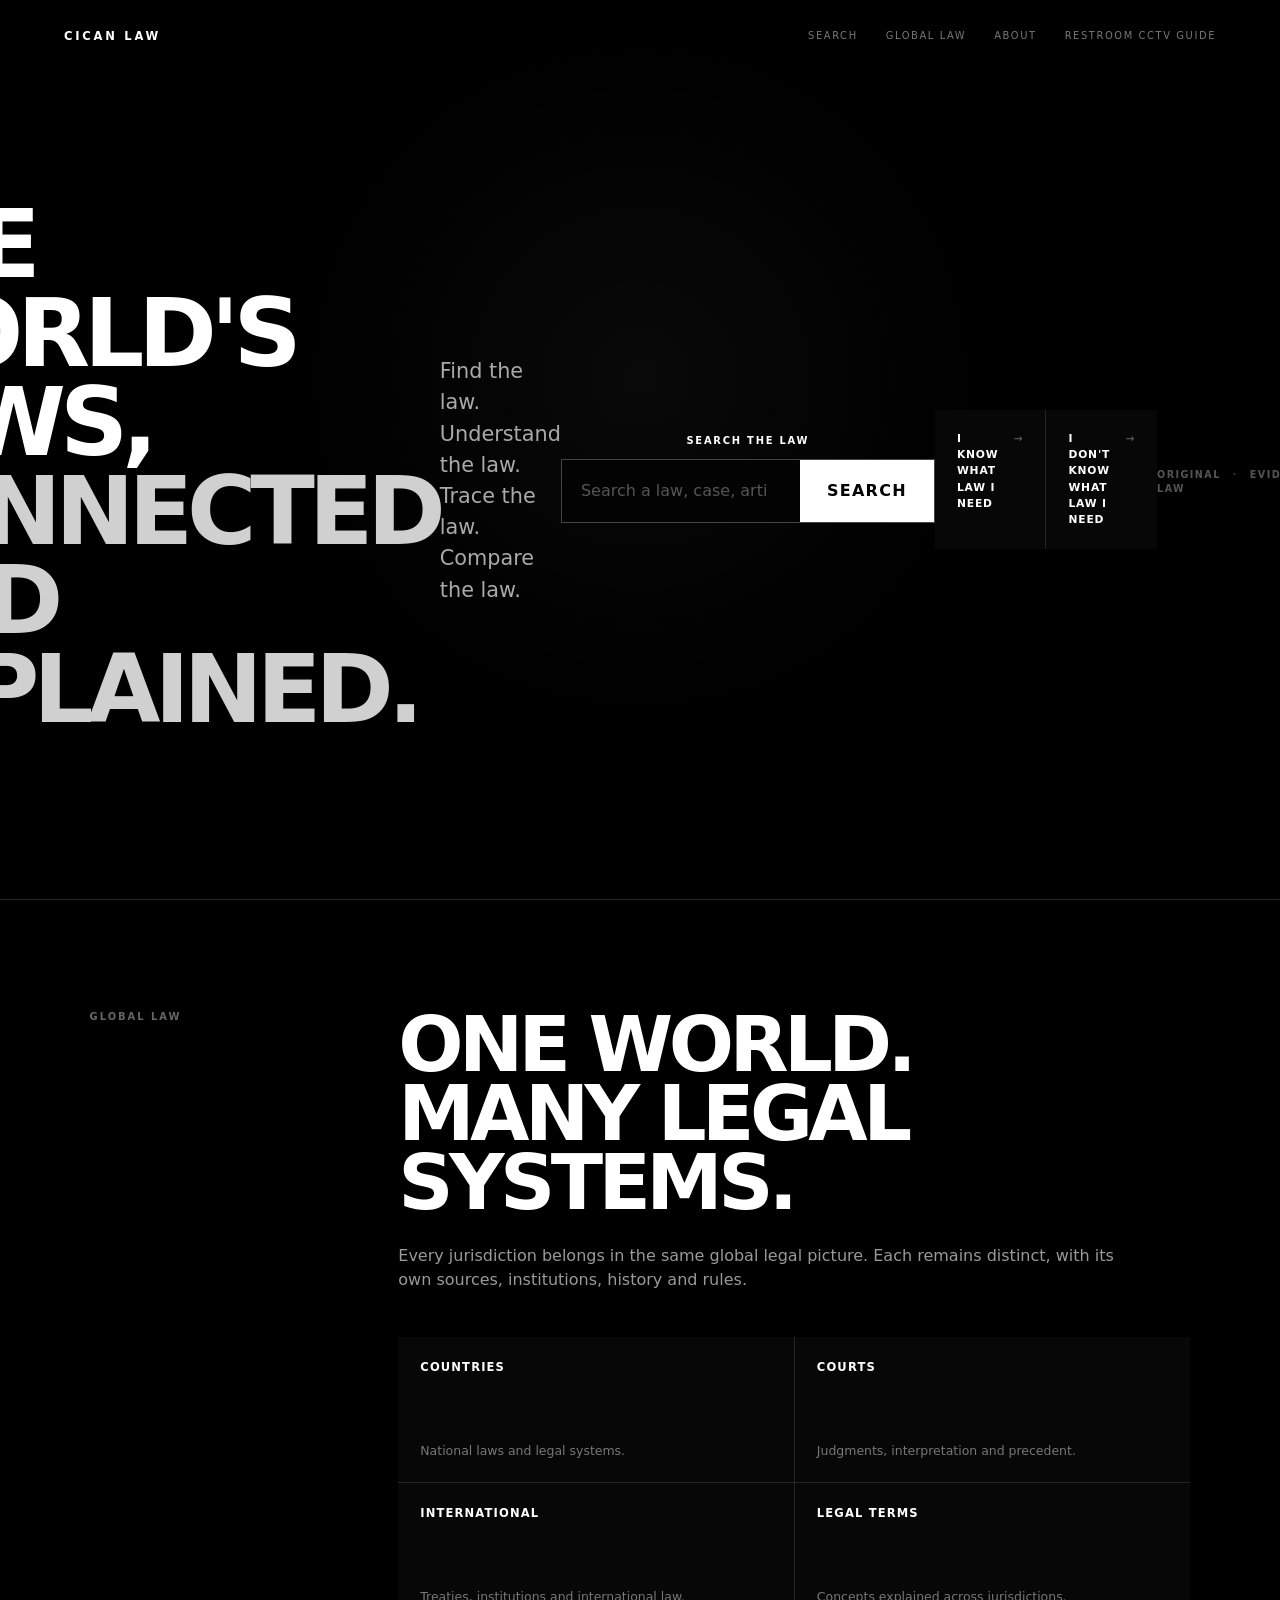
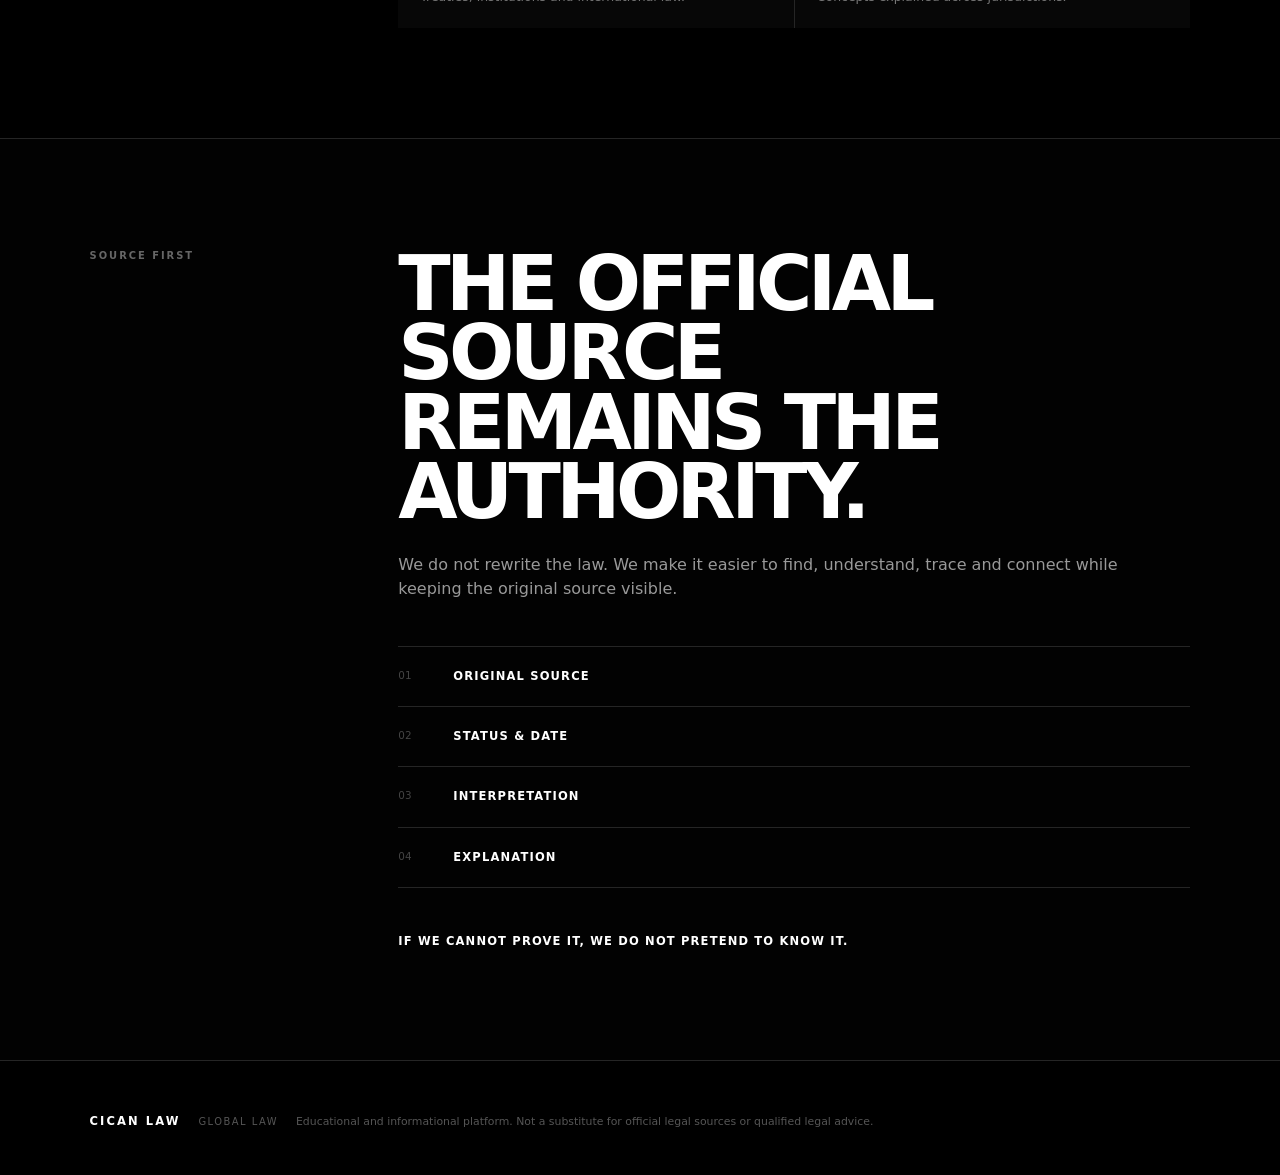
==== commit 7368e13e: "Link the Ireland-first restroom CCTV legal guide from the homepage" ====
--- a/index.html
+++ b/index.html
@@ -13,7 +13,7 @@
 <body>
 <header class="topbar">
   <a class="wordmark" href="./" aria-label="CICAN LAW">CICAN LAW</a>
-  <nav aria-label="Main navigation"><a href="#search">SEARCH</a><a href="#global-law">GLOBAL LAW</a><a href="#principles">ABOUT</a></nav>
+  <nav aria-label="Main navigation"><a href="#search">SEARCH</a><a href="#global-law">GLOBAL LAW</a><a href="#principles">ABOUT</a><a href="./restroom-cctv/">RESTROOM CCTV GUIDE</a></nav>
 </header>
 
 <main>
--- a/website/styles.css
+++ b/website/styles.css
@@ -2,12 +2,23 @@
 *{box-sizing:border-box}html{scroll-behavior:smooth}body{margin:0;background:#000;color:#fff;font-family:Inter,ui-sans-serif,system-ui,-apple-system,"Segoe UI",sans-serif;line-height:1.5}a{color:inherit;text-decoration:none}button,input{font:inherit}
 :focus-visible{outline:2px solid #fff;outline-offset:4px}
 .topbar{position:absolute;top:0;left:0;right:0;padding:28px 5vw;display:flex;justify-content:space-between;align-items:center;z-index:5}.wordmark{font-size:.72rem;font-weight:900;letter-spacing:.24em}.topbar nav{display:flex;gap:28px}.topbar nav a{font-size:.62rem;letter-spacing:.16em;color:#777}.topbar nav a:hover{color:#fff}
-.hero{min-height:100svh;border-bottom:1px solid var(--line);display:flex;align-items:center;justify-content:center;padding:110px 5vw 75px;background:radial-gradient(circle at 50% 42%,rgba(255,255,255,.035),transparent 42%),#000}.hero-inner{width:min(1080px,100%);text-align:center}.identity{display:inline-flex;flex-direction:column;align-items:center;margin-bottom:38px}.cican{font-size:clamp(1.15rem,2vw,1.45rem);font-weight:900;letter-spacing:.28em}.rule{width:100%;height:1px;background:#444;margin:12px 0}.global{font-size:.65rem;color:#777;font-weight:800;letter-spacing:.35em}
+.hero{min-height:100svh;border-bottom:1px solid var(--line);display:flex;align-items:center;justify-content:center;padding:110px 5vw 75px;background:radial-gradient(circle at 50% 42%,rgba(255,255,255,.035),transparent 42%),#000}.hero-inner{width:min(1080px,100%);max-width:100%;text-align:center;overflow:hidden}.identity{display:inline-flex;flex-direction:column;align-items:center;margin-bottom:38px}.cican{font-size:clamp(1.15rem,2vw,1.45rem);font-weight:900;letter-spacing:.28em}.rule{width:100%;height:1px;background:#444;margin:12px 0}.global{font-size:.65rem;color:#777;font-weight:800;letter-spacing:.35em}
 h1{margin:0;font-size:clamp(3rem,7.4vw,7rem);line-height:.94;letter-spacing:-.065em;font-weight:850}h1 em{font-style:normal;color:#d0d0d0}.lead{margin:28px auto 0;color:#aaa;font-size:clamp(1rem,2vw,1.3rem)}
 .search{width:min(820px,100%);margin:48px auto 0;text-align:left}.search label{display:block;text-align:center;font-size:.62rem;font-weight:900;letter-spacing:.18em;margin-bottom:10px}.search-box{display:flex;border:1px solid #444;background:#030303}.search-box:focus-within{border-color:#fff}.search-box input{flex:1;min-width:0;padding:19px;border:0;background:transparent;color:#fff;outline:0}.search-box input::placeholder{color:#555}.search-box button{border:0;background:#fff;color:#000;padding:0 27px;font-weight:900;letter-spacing:.08em;cursor:pointer}.search-box button:hover{background:#ddd}#search-message{text-align:center;min-height:1.3em;color:#aaa;font-size:.75rem;margin:9px 0 0}
 .start{display:grid;grid-template-columns:1fr 1fr;gap:1px;margin:25px auto 0;width:min(820px,100%);background:var(--line)}.start a{background:var(--panel);padding:21px 22px;text-align:left;font-size:.67rem;font-weight:900;letter-spacing:.08em;display:flex;justify-content:space-between;gap:15px}.start a span{color:#555}.start a:hover{background:#0d0d0d}.principles-mini{display:flex;justify-content:center;gap:12px;margin-top:30px;color:#555;font-size:.6rem;font-weight:900;letter-spacing:.15em}.principles-mini i{font-style:normal;color:#333}
 .section{border-bottom:1px solid var(--line);padding:110px 7vw;display:grid;grid-template-columns:minmax(120px,.65fr) minmax(0,2.35fr);gap:7vw}.section-label{font-size:.62rem;color:#666;font-weight:900;letter-spacing:.2em}.section-content{max-width:1000px}.section h2{margin:0;font-size:clamp(2.8rem,6vw,6rem);line-height:.9;letter-spacing:-.06em}.section-content>p{max-width:720px;color:#999;font-size:1rem;margin:27px 0 0}.grid{display:grid;grid-template-columns:repeat(2,1fr);gap:1px;background:var(--line);margin-top:45px}.grid div{min-height:145px;padding:22px;background:var(--panel);display:flex;flex-direction:column;justify-content:space-between}.grid b{font-size:.72rem;letter-spacing:.1em}.grid span{color:#777;font-size:.78rem}
 .source{background:#020202}.line-list{margin-top:45px;border-top:1px solid var(--line)}.line-list div{display:grid;grid-template-columns:55px 1fr;padding:21px 0;border-bottom:1px solid var(--line)}.line-list span{color:#444;font-size:.65rem}.line-list b{font-size:.72rem;letter-spacing:.1em}.truth{color:#fff!important;font-weight:850;letter-spacing:.1em;font-size:.72rem!important;margin-top:45px!important}
 footer{padding:45px 7vw;color:#555;display:flex;align-items:baseline;gap:18px;flex-wrap:wrap}footer strong{color:#fff;font-size:.72rem;letter-spacing:.18em}footer span{font-size:.62rem;letter-spacing:.15em}footer p{width:100%;max-width:720px;margin:8px 0 0;font-size:.68rem}
-@media(max-width:700px){.topbar{padding:23px 5vw}.topbar nav{display:none}.hero{padding:100px 5vw 60px}.cican{font-size:1rem;letter-spacing:.22em}h1{font-size:clamp(2.55rem,11.5vw,4.8rem)}.lead{font-size:.95rem}.search{margin-top:36px}.search-box{display:block}.search-box input{width:100%;min-height:58px}.search-box button{width:100%;min-height:54px}.start{grid-template-columns:1fr}.principles-mini{line-height:1.8;flex-wrap:wrap}.section{display:block;padding:75px 5vw}.section-label{margin-bottom:28px}.section h2{font-size:clamp(2.5rem,12vw,4.6rem)}.grid{grid-template-columns:1fr}.line-list div{grid-template-columns:42px 1fr}footer{padding:35px 5vw}}
+@media(max-width:700px){
+.topbar{padding:18px 20px}.topbar nav{display:none!important}.hero{min-height:100svh;padding:92px 20px 48px}.hero-inner{width:100%;max-width:100%;overflow:hidden}
+.identity{margin-bottom:30px}.cican{font-size:.92rem;letter-spacing:.18em}.global{font-size:.58rem;letter-spacing:.25em}.rule{margin:9px 0}
+h1{font-size:clamp(2.35rem,7vw,3.2rem);line-height:.92;letter-spacing:-.045em;max-width:100%;overflow-wrap:normal;word-break:normal}.lead{font-size:.9rem;line-height:1.45;margin-top:22px}
+.search{margin-top:32px}.search-box{display:flex}.search-box input{width:auto;min-width:0;min-height:54px;padding:16px}.search-box button{min-height:54px;padding:0 18px;font-size:.68rem}
+.start{grid-template-columns:1fr;width:100%;margin-top:18px}.start a{padding:18px;font-size:.62rem}.principles-mini{margin-top:22px;line-height:1.6;flex-wrap:wrap;font-size:.54rem}
+.section{display:block;padding:68px 20px}.section-label{margin-bottom:24px}.section h2{font-size:clamp(2.3rem,12vw,4.4rem)}.section-content>p{font-size:.92rem;overflow-wrap:anywhere}.grid{grid-template-columns:1fr;margin-top:32px}.grid div{min-height:115px;padding:18px}.line-list{margin-top:32px}
+footer{padding:32px 20px}
+}
+@media(max-width:390px){
+.hero{padding-left:16px;padding-right:16px}.search-box{display:block}.search-box input{width:100%;min-height:54px}.search-box button{width:100%;min-height:50px}.cican{font-size:.82rem}
+}
 @media(prefers-reduced-motion:reduce){html{scroll-behavior:auto}}
